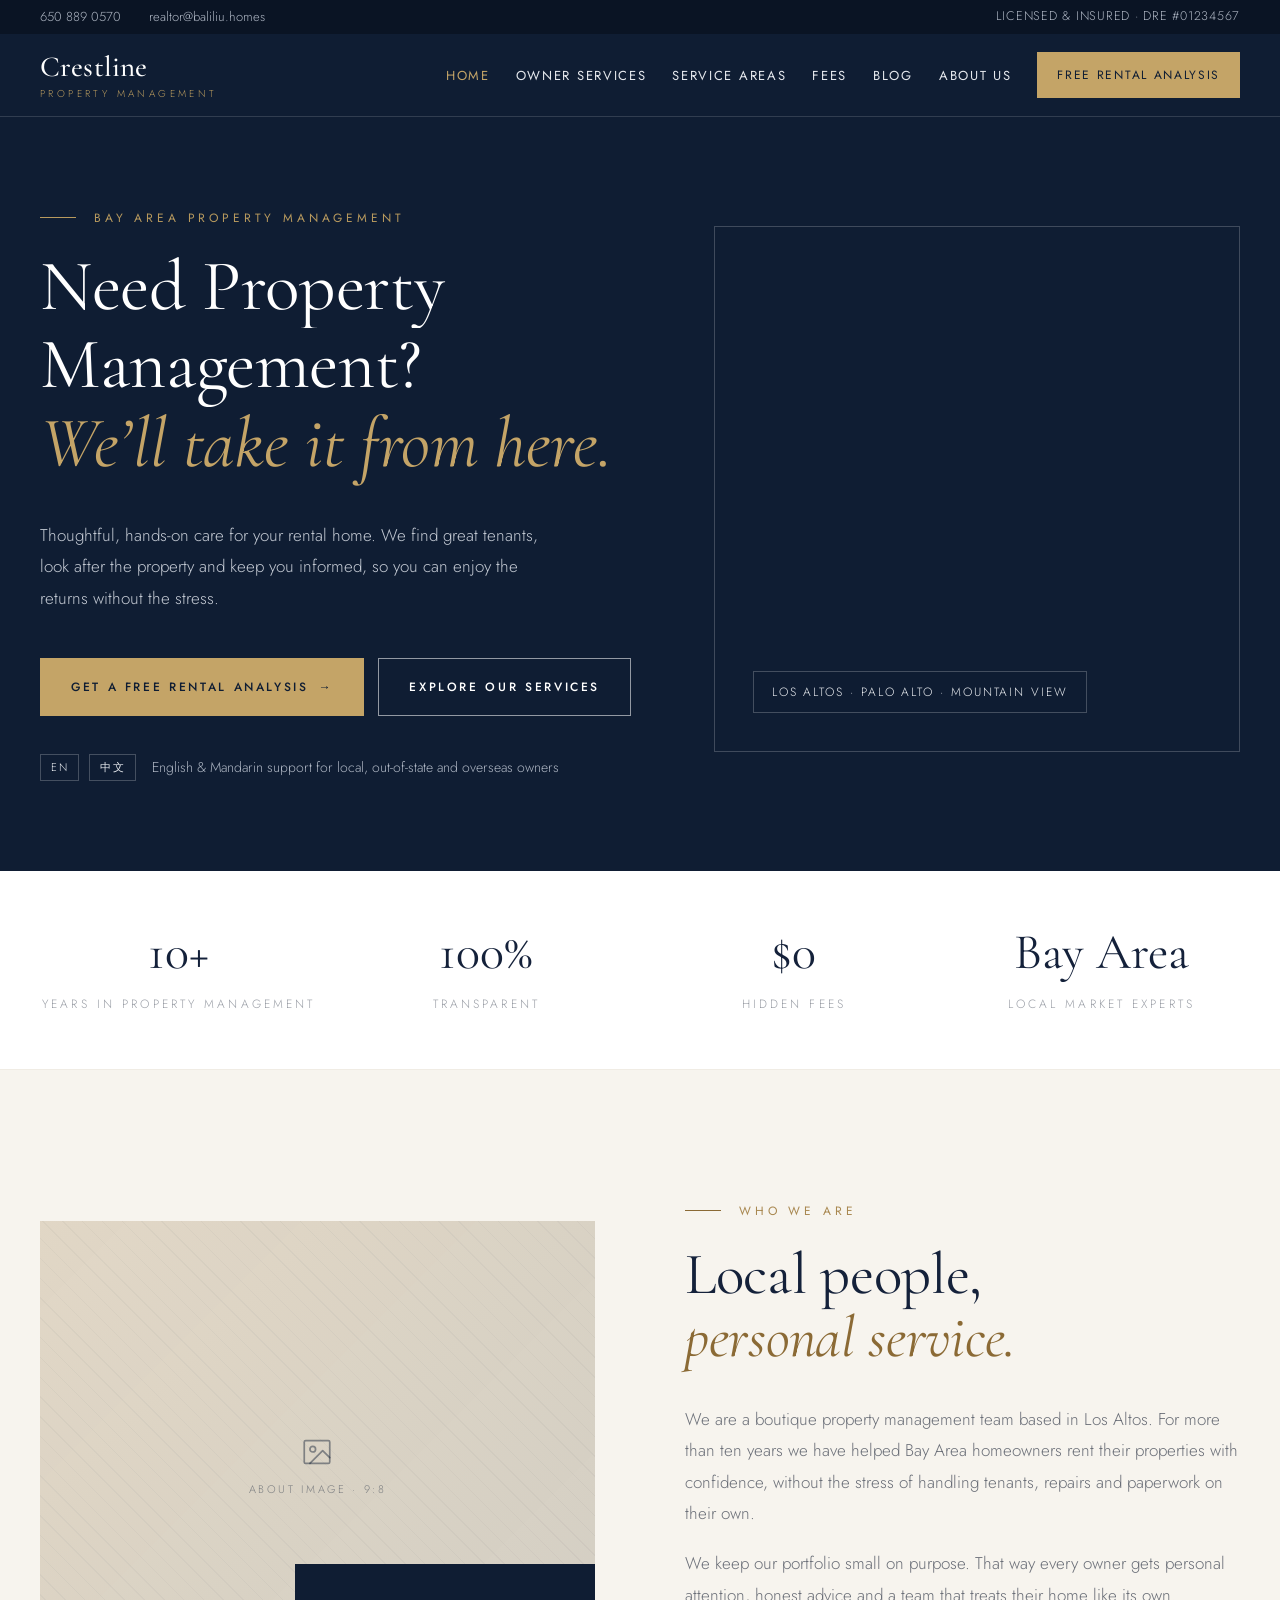
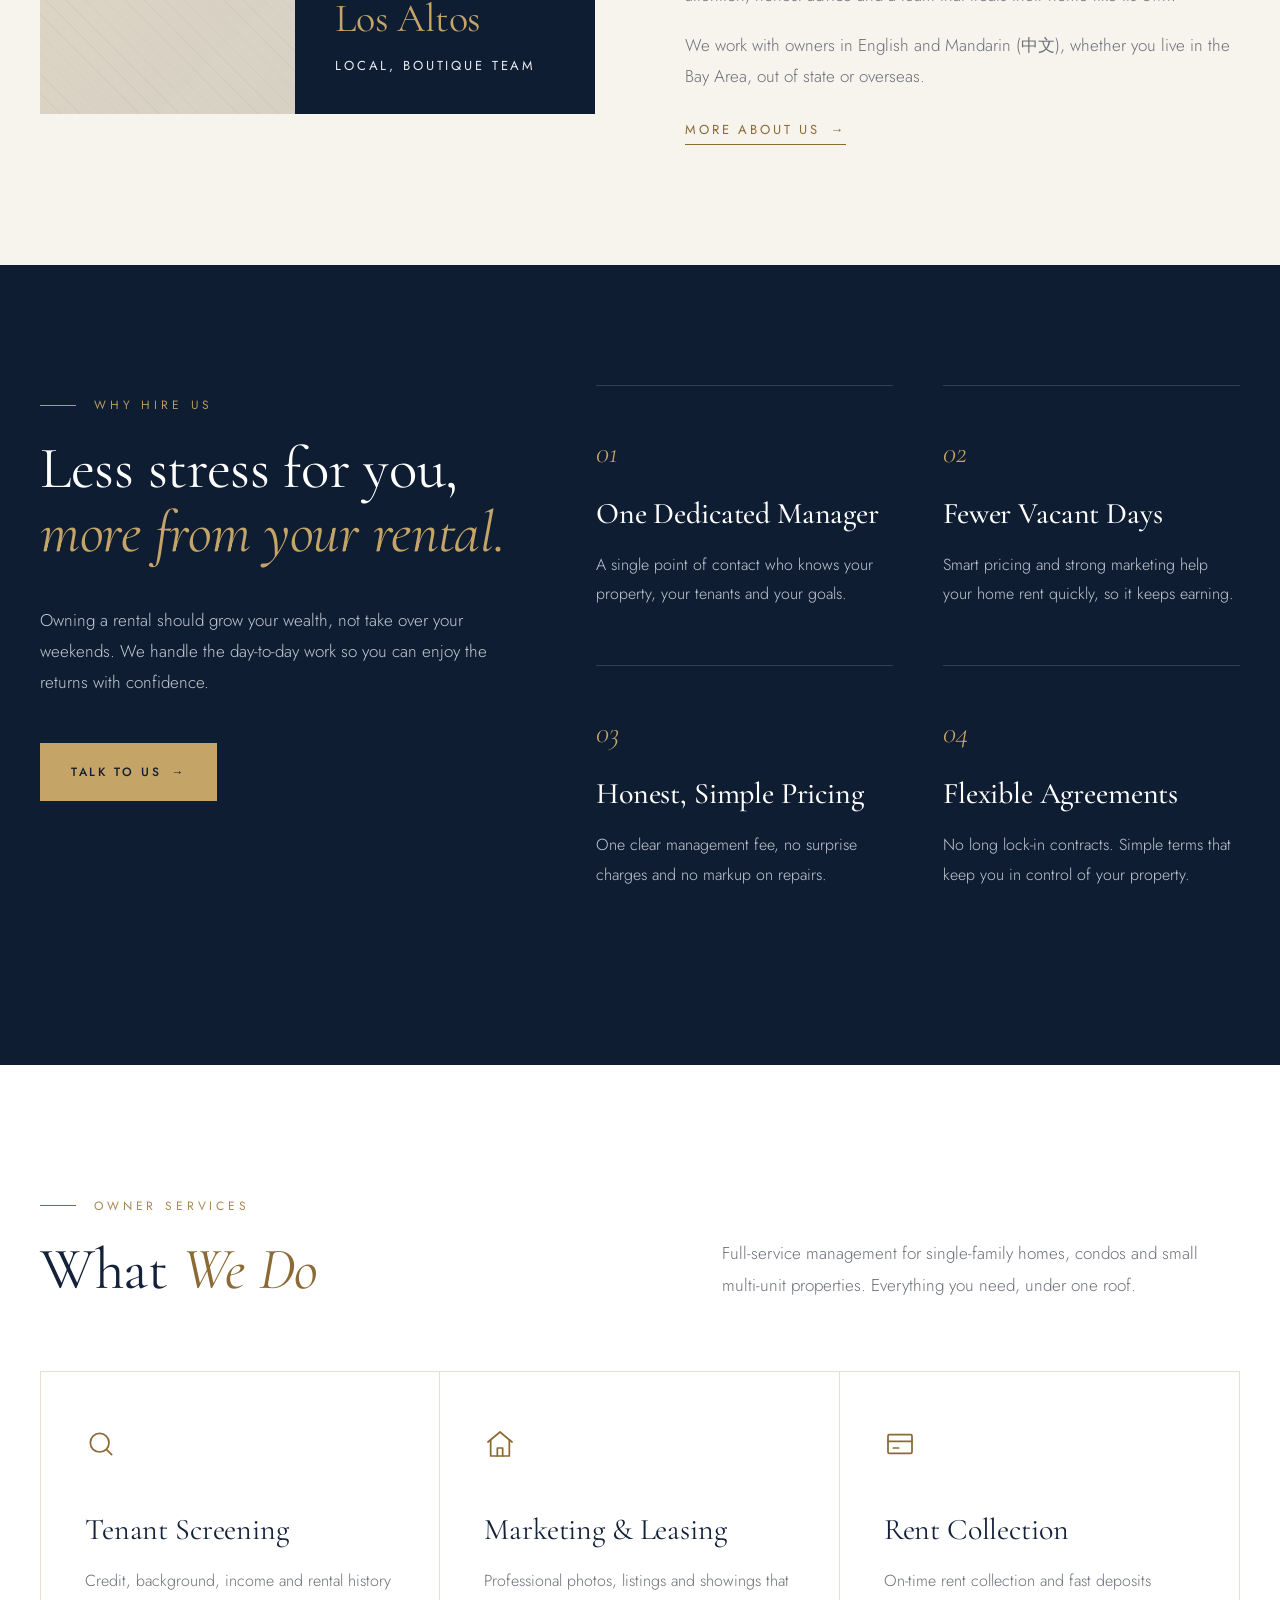
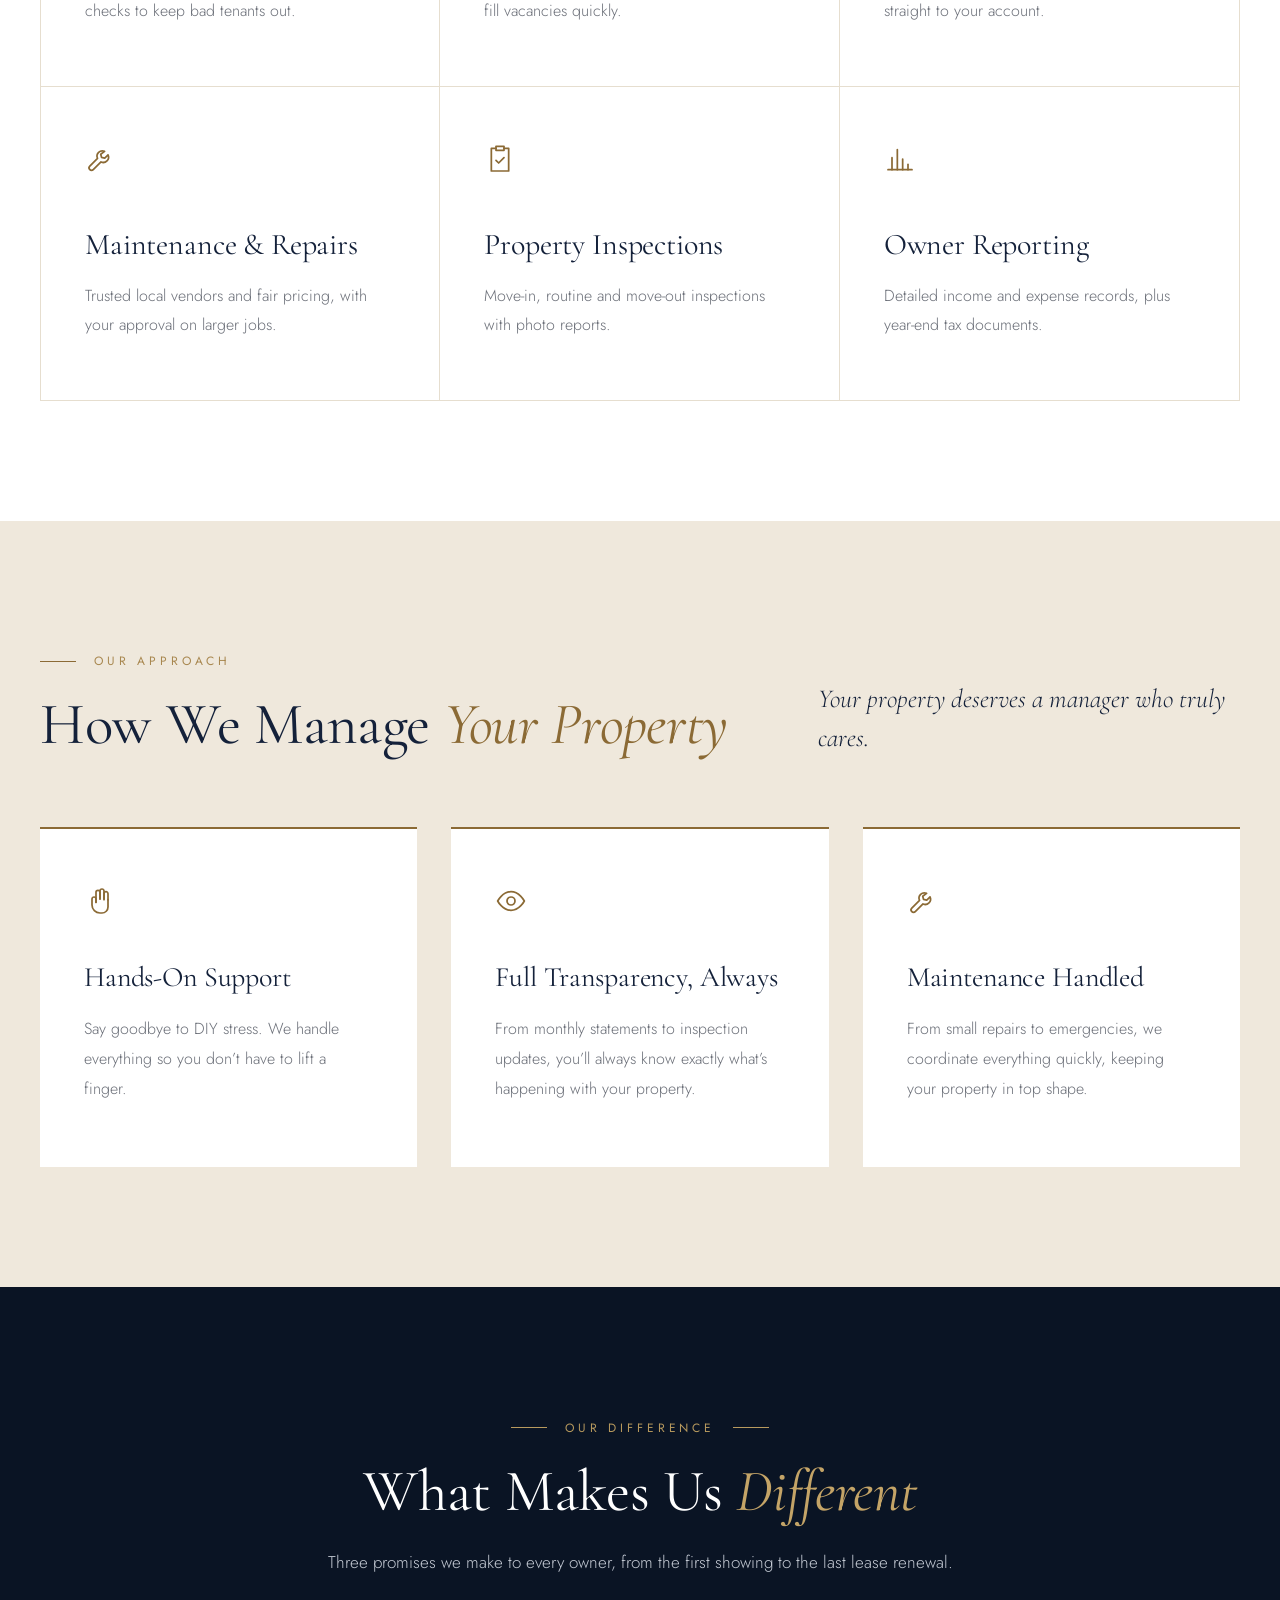
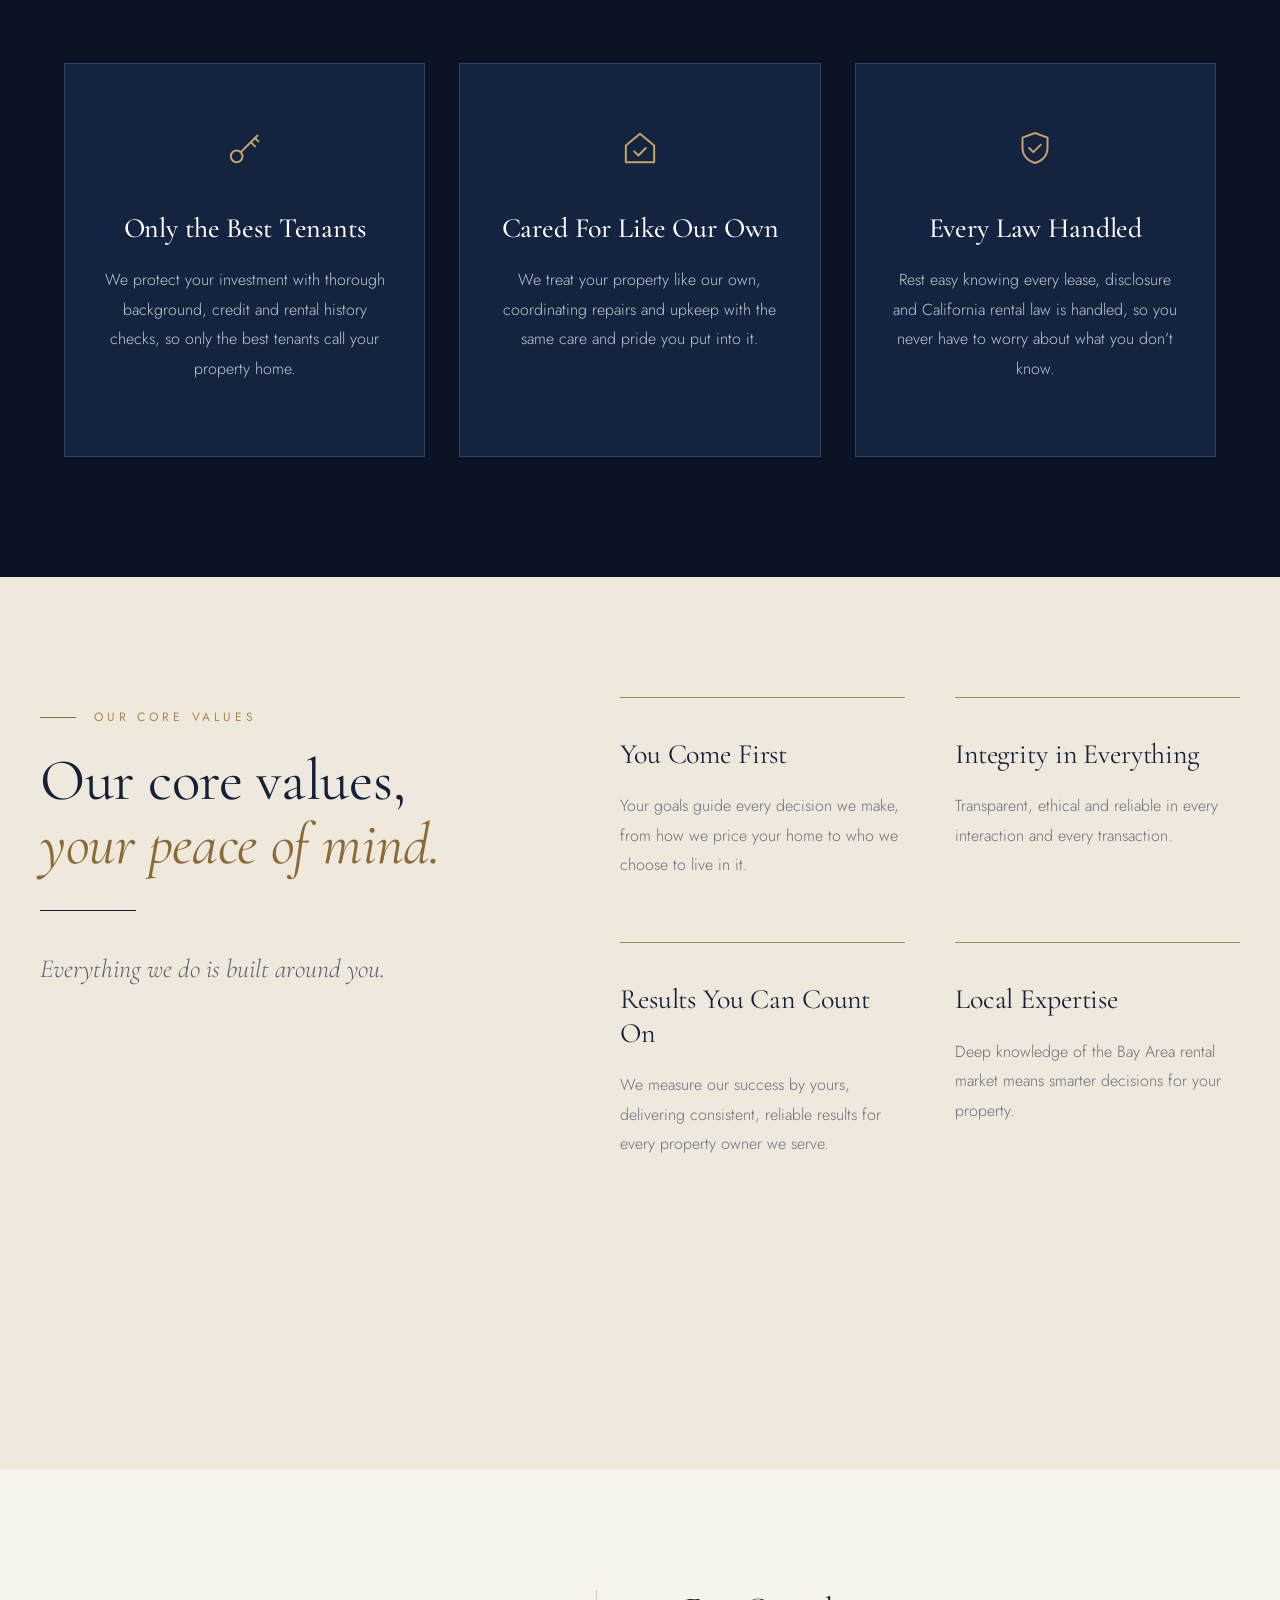
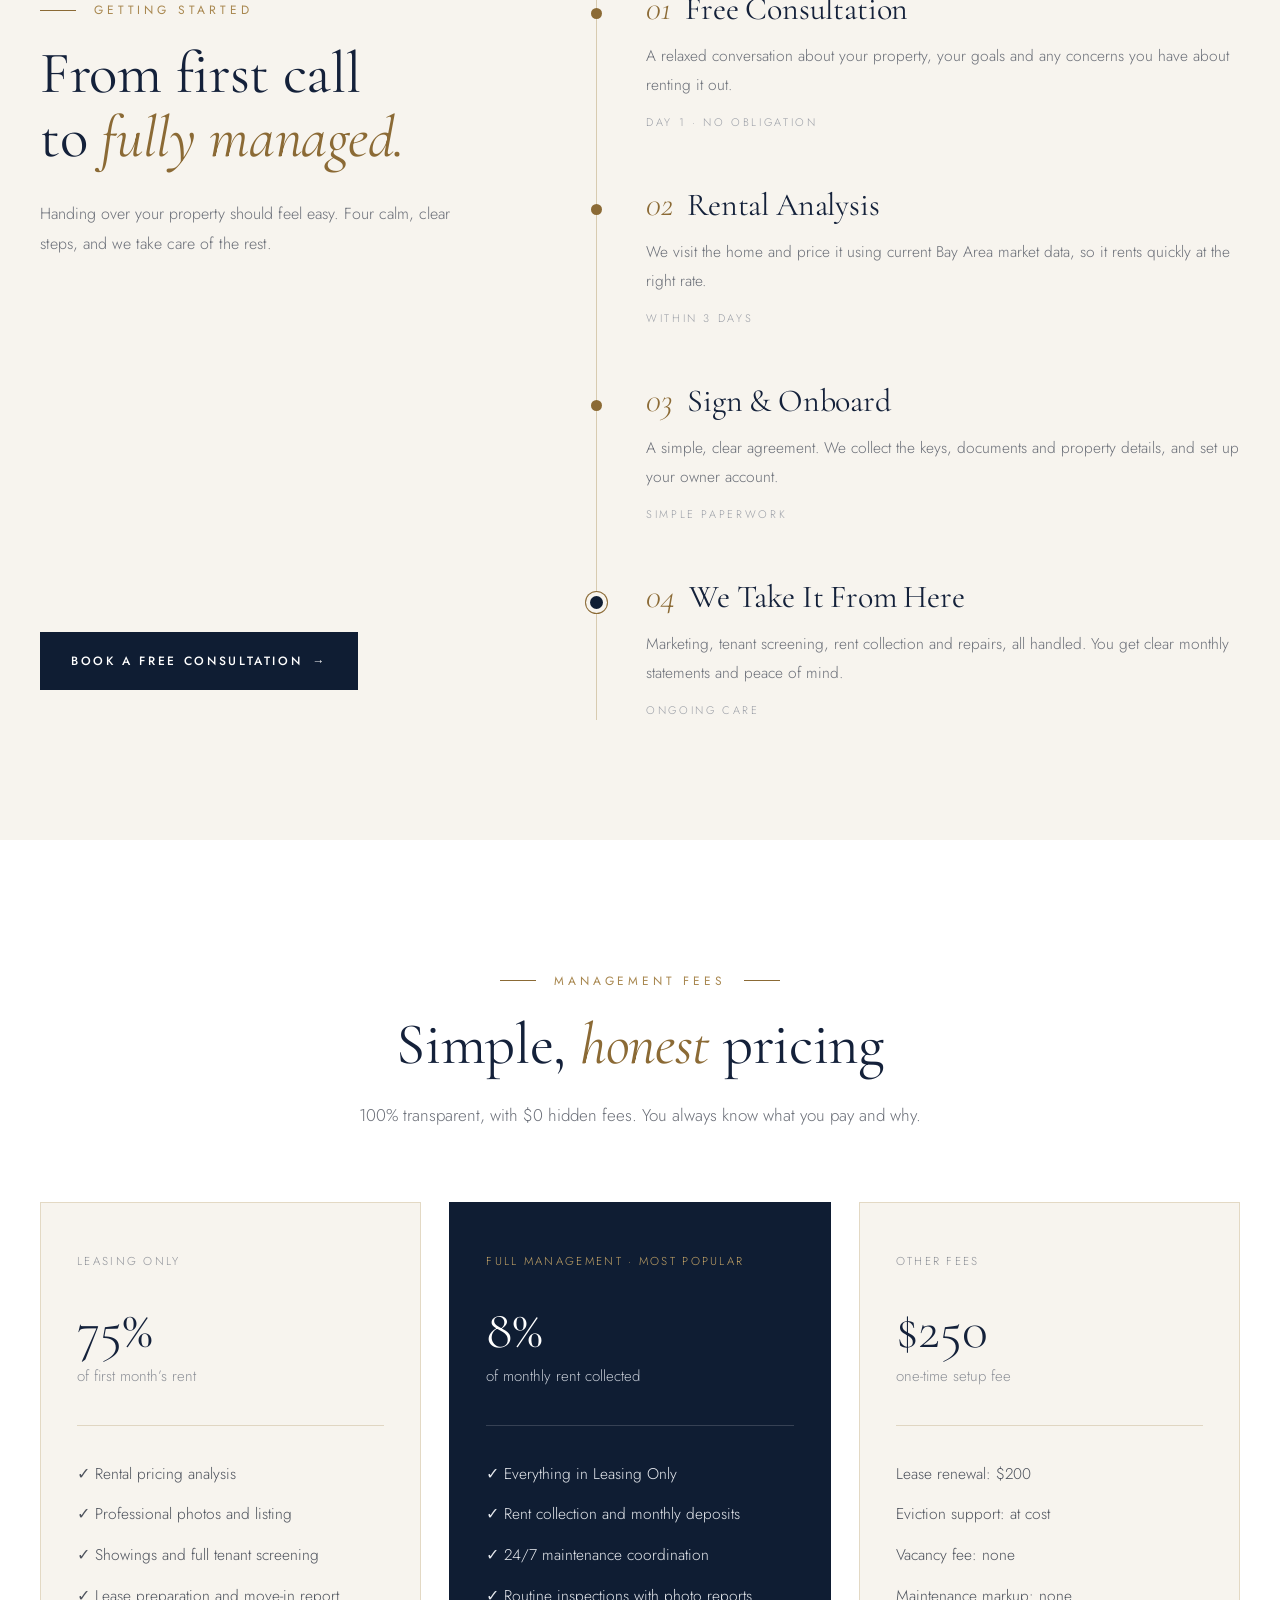
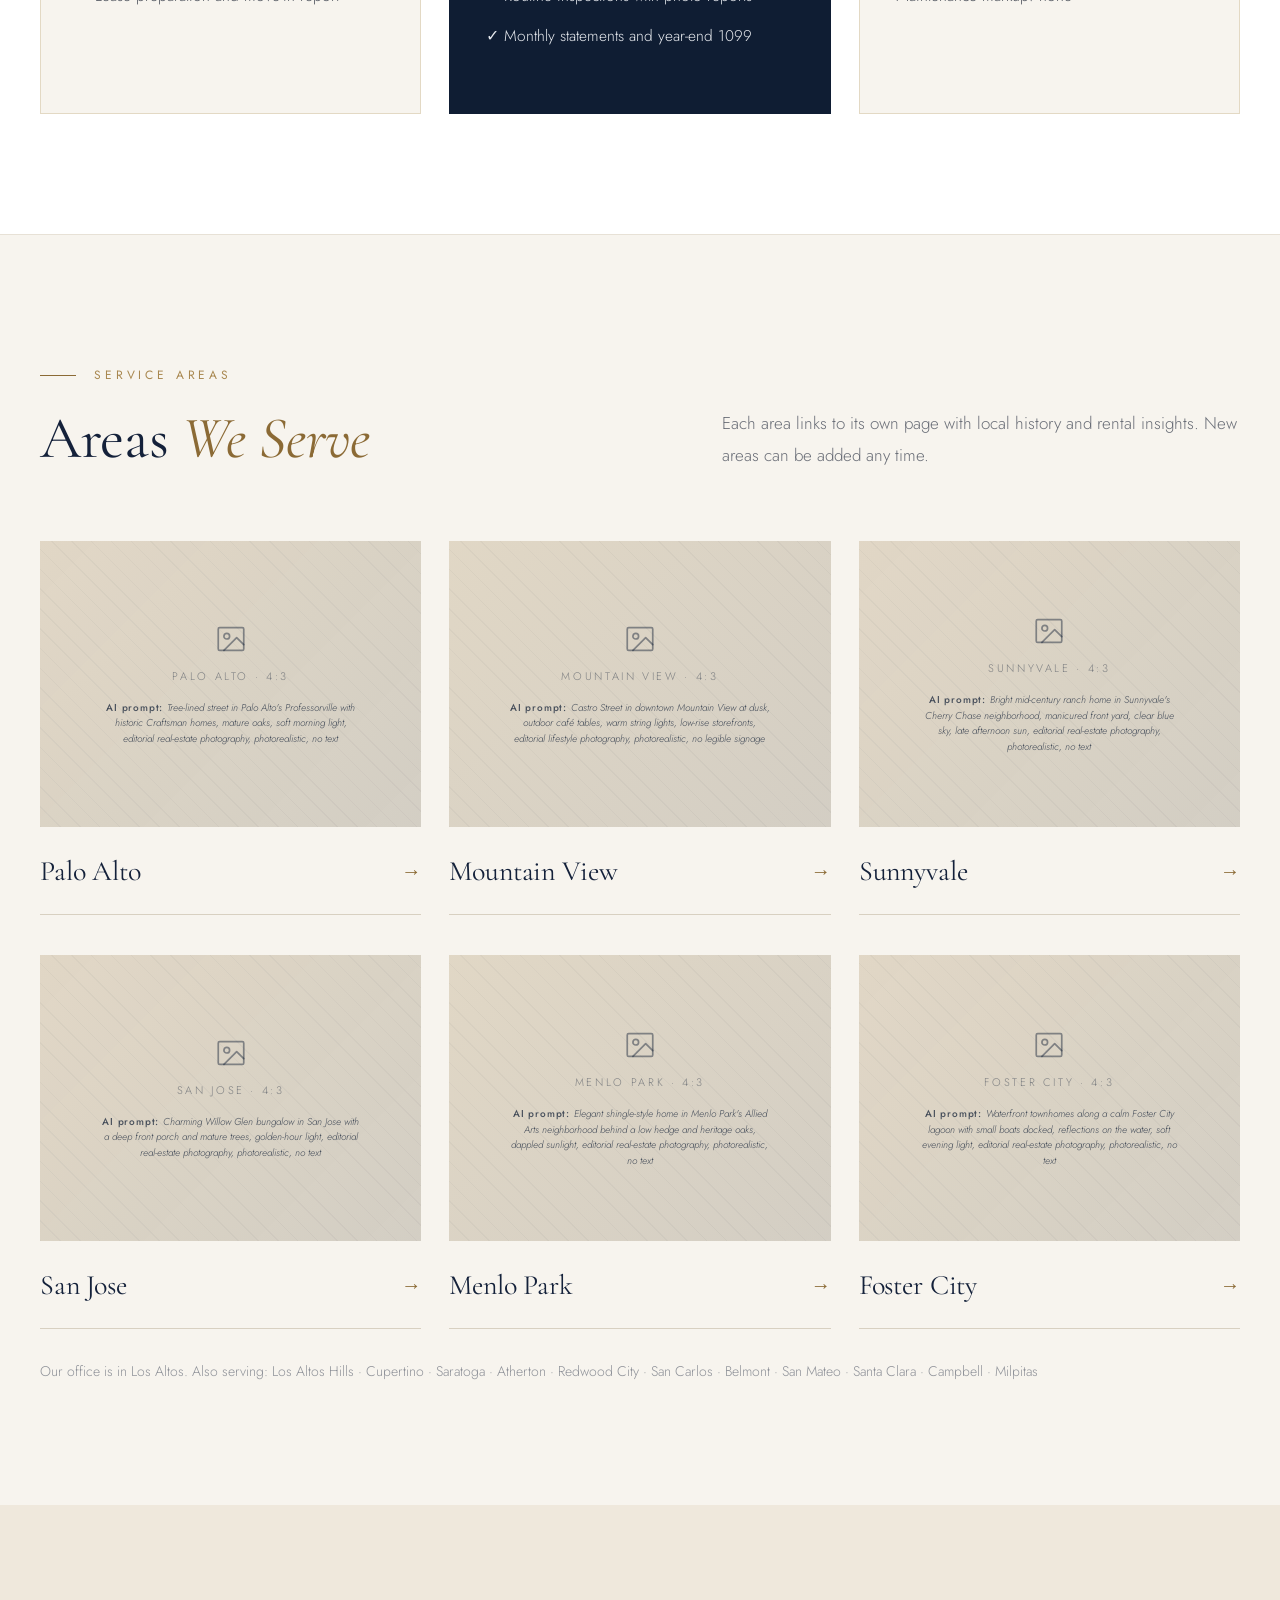
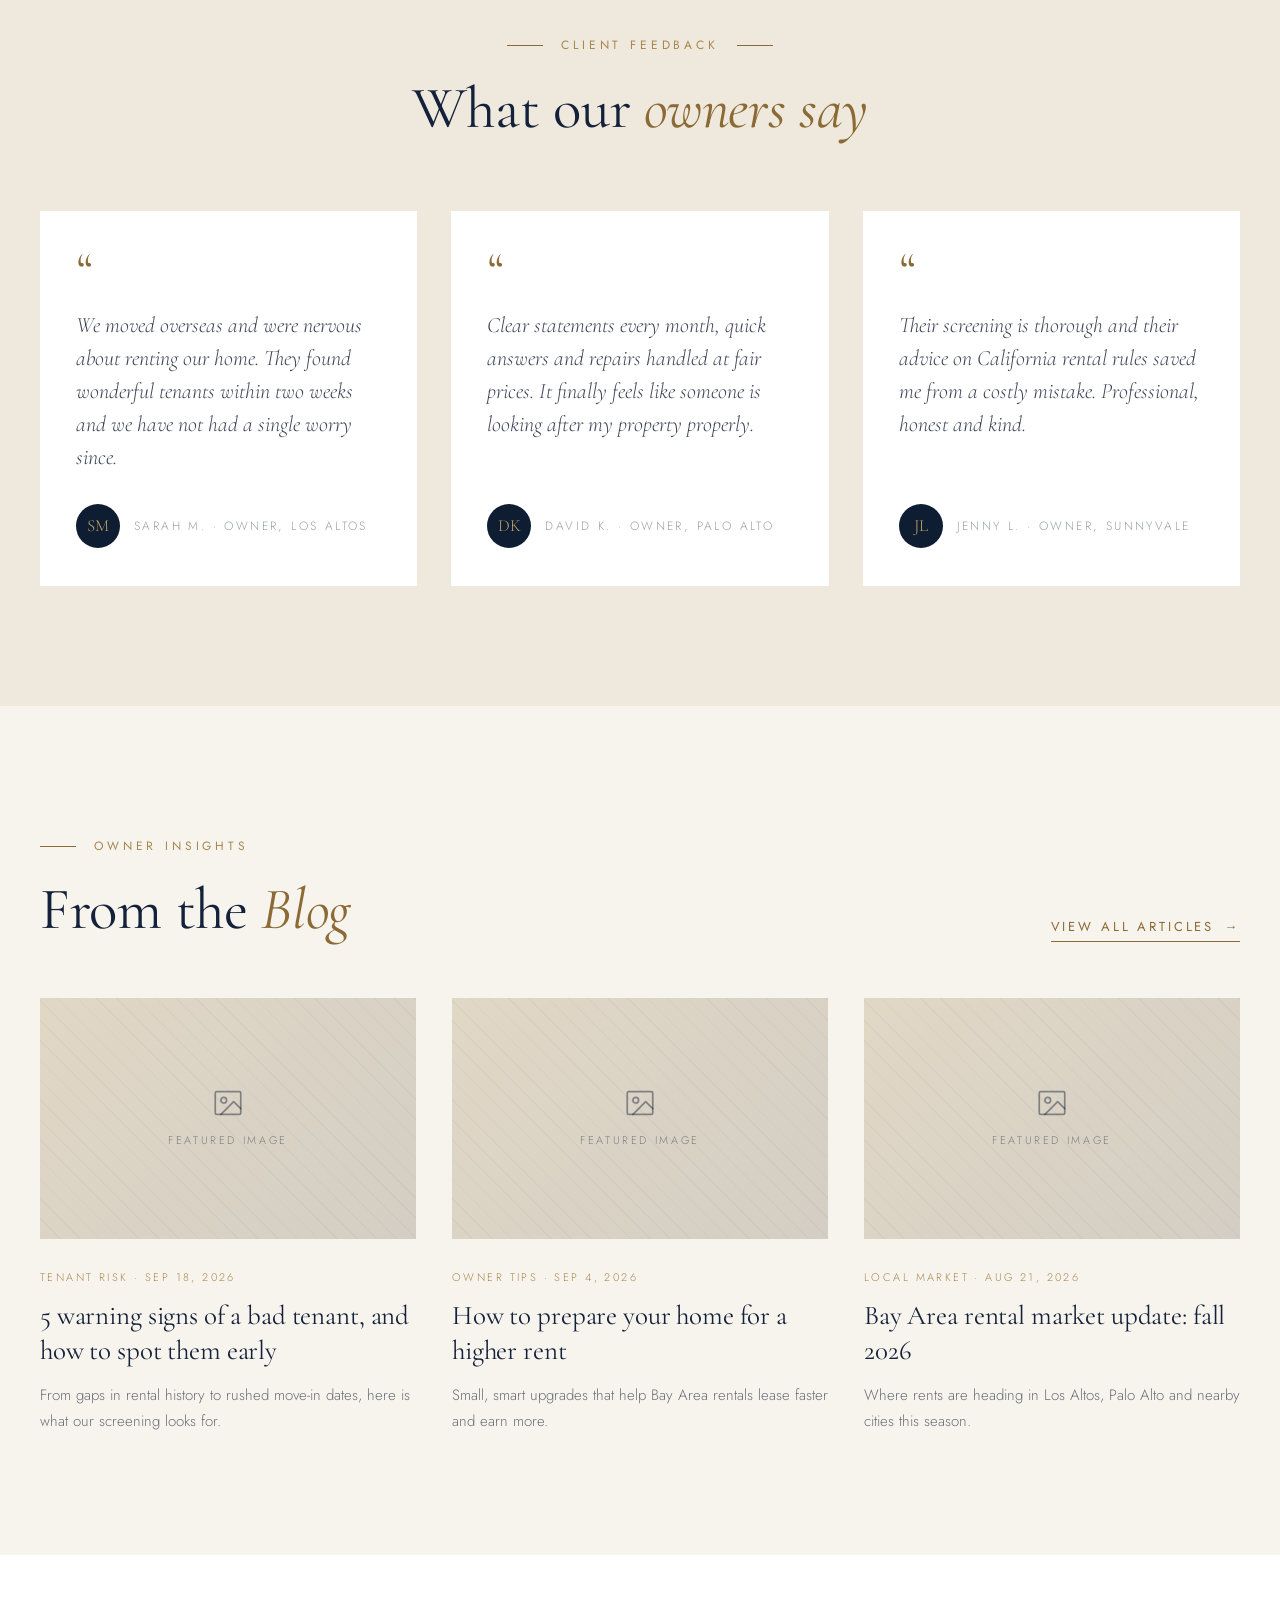
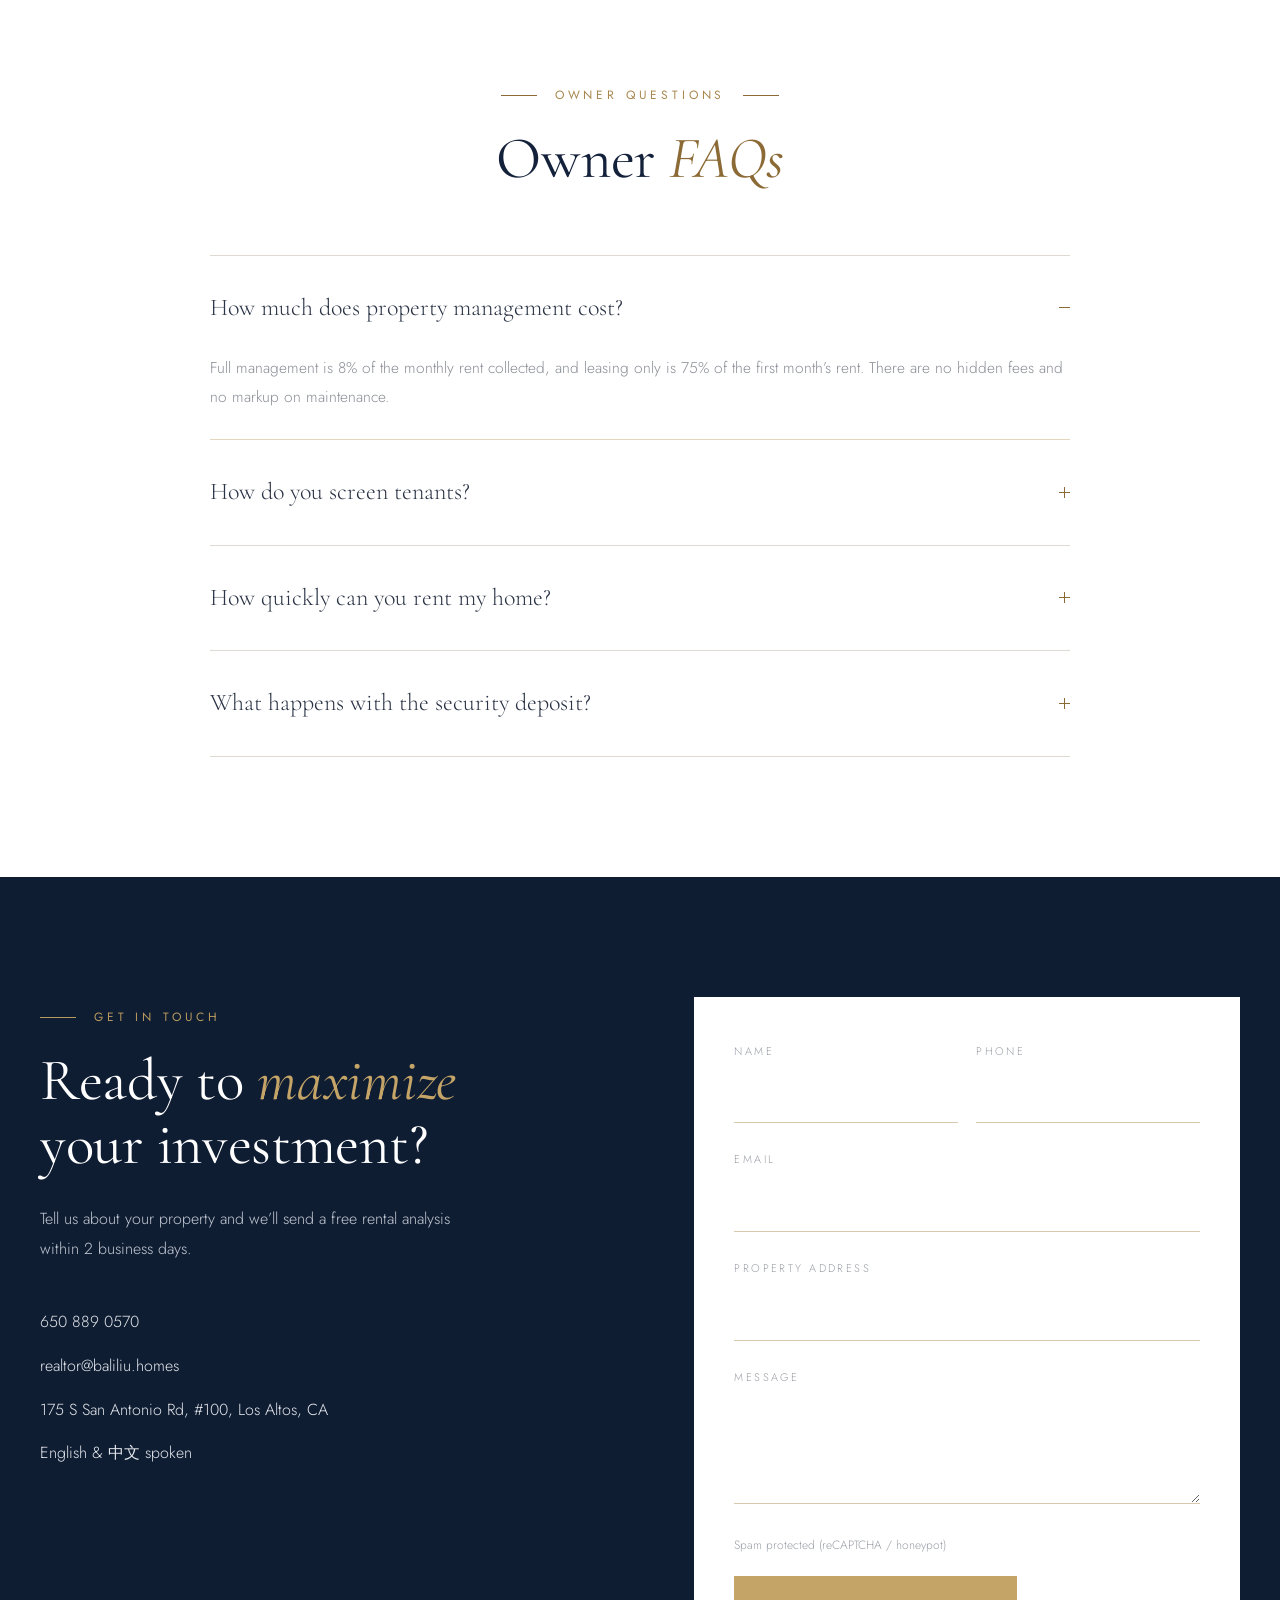
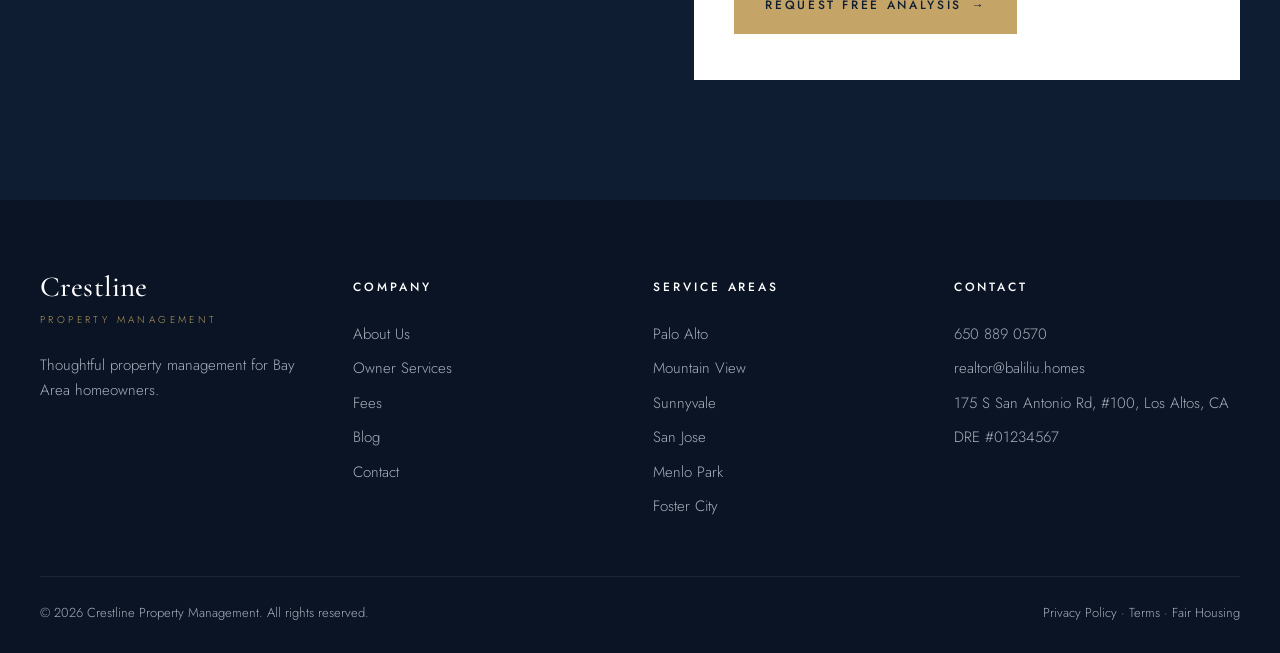
==== index2.html @ de0ba7b8 "Homepage v2 (index2.html): show Mandarin, match area cards to Service Areas page, fix dead links - H" ====
<!DOCTYPE html>
<html lang="en">
<head>
  <meta charset="UTF-8">
  <meta name="viewport" content="width=device-width, initial-scale=1">
  <title>Crestline Property Management | Bay Area Property Management</title>
  <meta name="description" content="Thoughtful, hands-on property management for Bay Area homeowners. Tenant screening, leasing, rent collection and maintenance in Los Altos, Palo Alto, Mountain View and Sunnyvale.">
  <link rel="preconnect" href="https://fonts.googleapis.com">
  <link rel="preconnect" href="https://fonts.gstatic.com" crossorigin>
  <link href="https://fonts.googleapis.com/css2?family=Cormorant+Garamond:ital,wght@0,400;0,500;1,400;1,500&family=Jost:wght@300;400;500&display=swap" rel="stylesheet">
  <link rel="stylesheet" href="assets/css/style.css">
  <script>document.documentElement.classList.add('js');</script>
</head>
<body>

<!-- Icon sprite (same icons as assets/icons/*.svg for Elementor upload) -->
<svg width="0" height="0" style="position:absolute" aria-hidden="true">
  <defs>
    <symbol id="i-image" viewBox="0 0 24 24" fill="none" stroke="currentColor" stroke-width="1.2" stroke-linecap="round" stroke-linejoin="round"><rect x="3" y="4" width="18" height="16" rx="1"/><circle cx="9" cy="10" r="2"/><path d="m21 16-5-5-9 9"/></symbol>
    <symbol id="i-search" viewBox="0 0 24 24" fill="none" stroke="currentColor" stroke-width="1.3" stroke-linecap="round" stroke-linejoin="round"><circle cx="11" cy="11" r="7"/><path d="m20 20-3.6-3.6"/></symbol>
    <symbol id="i-home" viewBox="0 0 24 24" fill="none" stroke="currentColor" stroke-width="1.3" stroke-linecap="round" stroke-linejoin="round"><path d="M3 10.5 12 3l9 7.5"/><path d="M5 9v12h14V9"/><path d="M10 21v-6h4v6"/></symbol>
    <symbol id="i-card" viewBox="0 0 24 24" fill="none" stroke="currentColor" stroke-width="1.3" stroke-linecap="round" stroke-linejoin="round"><rect x="3" y="5" width="18" height="14" rx="1"/><path d="M3 10h18"/><path d="M7 15h4"/></symbol>
    <symbol id="i-wrench" viewBox="0 0 24 24" fill="none" stroke="currentColor" stroke-width="1.3" stroke-linecap="round" stroke-linejoin="round"><path d="M14.7 6.3a4 4 0 0 0-5.3 5.3L3.6 17.4a1.8 1.8 0 0 0 2.6 2.6l5.8-5.8a4 4 0 0 0 5.3-5.3l-2.5 2.5-2.4-.6-.6-2.4z"/></symbol>
    <symbol id="i-clipboard" viewBox="0 0 24 24" fill="none" stroke="currentColor" stroke-width="1.3" stroke-linecap="round" stroke-linejoin="round"><path d="M9 4H5.5v17h13V4H15"/><rect x="9" y="2.5" width="6" height="3"/><path d="m9 13 2 2 4-4"/></symbol>
    <symbol id="i-chart" viewBox="0 0 24 24" fill="none" stroke="currentColor" stroke-width="1.3" stroke-linecap="round" stroke-linejoin="round"><path d="M3 20h18"/><path d="M6 20v-9"/><path d="M10 20V5"/><path d="M14 20v-8"/><path d="M18 20v-4"/></symbol>
    <symbol id="i-hand" viewBox="0 0 24 24" fill="none" stroke="currentColor" stroke-width="1.3" stroke-linecap="round" stroke-linejoin="round"><path d="M18 11V6.5a1.5 1.5 0 0 0-3 0V11"/><path d="M15 10.5V4.5a1.5 1.5 0 0 0-3 0v6"/><path d="M12 10.5V5.5a1.5 1.5 0 0 0-3 0V13"/><path d="M9 13v-2.5a1.5 1.5 0 0 0-3 0V15a6 6 0 0 0 6 6h1.5a4.5 4.5 0 0 0 4.5-4.5V11"/></symbol>
    <symbol id="i-eye" viewBox="0 0 24 24" fill="none" stroke="currentColor" stroke-width="1.3" stroke-linecap="round" stroke-linejoin="round"><path d="M2 12s3.6-7 10-7 10 7 10 7-3.6 7-10 7S2 12 2 12z"/><circle cx="12" cy="12" r="3"/></symbol>
    <symbol id="i-key" viewBox="0 0 24 24" fill="none" stroke="currentColor" stroke-width="1.2" stroke-linecap="round" stroke-linejoin="round"><circle cx="7" cy="17" r="3.5"/><path d="m9.5 14.5 10-10"/><path d="m15.5 8.5 2.5 2.5"/><path d="m18 6 2 2"/></symbol>
    <symbol id="i-house-check" viewBox="0 0 24 24" fill="none" stroke="currentColor" stroke-width="1.2" stroke-linecap="round" stroke-linejoin="round"><path d="M3.5 10.5 12 3.5l8.5 7V20.5h-17z"/><path d="m8.5 14 2.5 2.5 4.5-4.5"/></symbol>
    <symbol id="i-shield" viewBox="0 0 24 24" fill="none" stroke="currentColor" stroke-width="1.2" stroke-linecap="round" stroke-linejoin="round"><path d="M12 3 4.5 5.8V12c0 4.4 3.2 7.9 7.5 9 4.3-1.1 7.5-4.6 7.5-9V5.8z"/><path d="m8.5 12 2.5 2.5 4.5-4.5"/></symbol>
  </defs>
</svg>

<!-- ============ TOP BAR ============ -->
<div class="cl-topbar">
  <div class="cl-container">
    <div class="cl-topbar__left">
      <a href="tel:6508890570">650 889 0570</a>
      <a href="mailto:realtor@baliliu.homes">realtor@baliliu.homes</a>
    </div>
    <div class="cl-topbar__right">Licensed &amp; Insured · DRE #01234567</div>
  </div>
</div>

<!-- ============ HEADER ============ -->
<header class="cl-header" id="top">
  <div class="cl-container">
    <a href="#top" class="cl-logo" aria-label="Crestline Property Management home">
      <span class="cl-logo__name">Crestline</span>
      <span class="cl-logo__sub">Property Management</span>
    </a>
    <nav class="cl-nav" aria-label="Main">
      <ul class="cl-nav__list">
        <li><a href="#top" class="is-active">Home</a></li>
        <li><a href="#services">Owner Services</a></li>
        <li><a href="service-areas.html">Service Areas</a></li>
        <li><a href="#fees">Fees</a></li>
        <li><a href="#blog">Blog</a></li>
        <li><a href="#about">About Us</a></li>
      </ul>
      <a href="#contact" class="cl-btn cl-btn--gold">Free Rental Analysis</a>
    </nav>
    <button class="cl-burger" aria-label="Open menu" aria-expanded="false"><span></span><span></span><span></span></button>
  </div>
</header>

<main>

<!-- ============ HERO ============ -->
<section class="cl-hero">
  <div class="cl-container">
    <div class="cl-hero__copy">
      <div class="cl-eyebrow" data-reveal="fade">Bay Area Property Management</div>
      <h1 class="cl-h cl-h--light cl-h1">
        <span class="line"><span>Need Property</span></span>
        <span class="line"><span>Management?</span></span>
        <span class="line"><span><em>We’ll take it from here.</em></span></span>
      </h1>
      <p class="cl-lead" data-reveal style="--d:.45s">Thoughtful, hands-on care for your rental home. We find great tenants, look after the property and keep you informed, so you can enjoy the returns without the stress.</p>
      <div class="cl-hero__btns" data-reveal style="--d:.6s">
        <a href="#contact" class="cl-btn cl-btn--gold">Get a Free Rental Analysis <span class="arr">→</span></a>
        <a href="#services" class="cl-btn cl-btn--outline">Explore Our Services</a>
      </div>
      <p class="cl-hero__lang" data-reveal style="--d:.75s"><span class="cl-hero__langtag">EN</span><span class="cl-hero__langtag">中文</span>English &amp; Mandarin support for local, out-of-state and overseas owners</p>
    </div>
    <div class="cl-hero__frame" data-reveal="fade" style="--d:.2s">
      <div class="cl-ph cl-ph--dark" data-reveal="wipe" style="--d:.3s">
        <div class="cl-ph__inner cl-parallax" data-speed="0.06"><svg><use href="#i-image"/></svg>Hero image · 1:1</div>
      </div>
      <div class="cl-hero__tag" data-reveal style="--d:.9s">Los Altos · Palo Alto · Mountain View</div>
    </div>
  </div>
</section>

<!-- ============ STATS ============ -->
<section class="cl-stats">
  <div class="cl-container">
    <div class="cl-stat" data-reveal>
      <div class="cl-stat__num"><span data-count="10">10</span>+</div>
      <div class="cl-stat__label">Years in Property Management</div>
    </div>
    <div class="cl-stat" data-reveal style="--d:.12s">
      <div class="cl-stat__num"><span data-count="100">100</span>%</div>
      <div class="cl-stat__label">Transparent</div>
    </div>
    <div class="cl-stat" data-reveal style="--d:.24s">
      <div class="cl-stat__num">$<span data-count="0">0</span></div>
      <div class="cl-stat__label">Hidden Fees</div>
    </div>
    <div class="cl-stat" data-reveal style="--d:.36s">
      <div class="cl-stat__num">Bay Area</div>
      <div class="cl-stat__label">Local Market Experts</div>
    </div>
  </div>
</section>

<!-- ============ ABOUT ============ -->
<section class="cl-section bg-cream cl-about" id="about">
  <div class="cl-container cl-split">
    <div class="cl-about__media" data-reveal="left">
      <div class="cl-ph cl-zoom"><div class="cl-ph__inner"><svg><use href="#i-image"/></svg>About image · 9:8</div></div>
      <div class="cl-about__badge" data-reveal style="--d:.35s">
        <div class="cl-h">Los Altos</div>
        <span>Local, Boutique Team</span>
      </div>
    </div>
    <div class="cl-about__copy">
      <div class="cl-eyebrow" data-reveal>Who We Are</div>
      <h2 class="cl-h cl-h2" data-reveal style="--d:.1s">Local people,<br><em>personal service.</em></h2>
      <div data-reveal style="--d:.2s">
        <p>We are a boutique property management team based in Los Altos. For more than ten years we have helped Bay Area homeowners rent their properties with confidence, without the stress of handling tenants, repairs and paperwork on their own.</p>
        <p>We keep our portfolio small on purpose. That way every owner gets personal attention, honest advice and a team that treats their home like its own.</p>
        <p>We work with owners in English and Mandarin (中文), whether you live in the Bay Area, out of state or overseas.</p>
      </div>
      <a href="#about" class="cl-link" data-reveal style="--d:.3s">More About Us <span class="arr">→</span></a>
    </div>
  </div>
</section>

<!-- ============ WHY HIRE US ============ -->
<section class="cl-section bg-navy cl-why">
  <div class="cl-container cl-split">
    <div>
      <div class="cl-eyebrow" data-reveal>Why Hire Us</div>
      <h2 class="cl-h cl-h--light cl-h2" data-reveal style="--d:.1s">Less stress for you, <em>more from your rental.</em></h2>
      <p class="cl-lead" data-reveal style="--d:.2s">Owning a rental should grow your wealth, not take over your weekends. We handle the day-to-day work so you can enjoy the returns with confidence.</p>
      <a href="#contact" class="cl-btn cl-btn--gold" data-reveal style="--d:.3s">Talk to Us <span class="arr">→</span></a>
    </div>
    <div class="cl-why__grid">
      <div class="cl-why__item" data-reveal>
        <span class="cl-num">01</span>
        <h3 class="cl-h cl-h3">One Dedicated Manager</h3>
        <p>A single point of contact who knows your property, your tenants and your goals.</p>
      </div>
      <div class="cl-why__item" data-reveal style="--d:.12s">
        <span class="cl-num">02</span>
        <h3 class="cl-h cl-h3">Fewer Vacant Days</h3>
        <p>Smart pricing and strong marketing help your home rent quickly, so it keeps earning.</p>
      </div>
      <div class="cl-why__item" data-reveal style="--d:.24s">
        <span class="cl-num">03</span>
        <h3 class="cl-h cl-h3">Honest, Simple Pricing</h3>
        <p>One clear management fee, no surprise charges and no markup on repairs.</p>
      </div>
      <div class="cl-why__item" data-reveal style="--d:.36s">
        <span class="cl-num">04</span>
        <h3 class="cl-h cl-h3">Flexible Agreements</h3>
        <p>No long lock-in contracts. Simple terms that keep you in control of your property.</p>
      </div>
    </div>
  </div>
</section>

<!-- ============ WHAT WE DO ============ -->
<section class="cl-section bg-white" id="services">
  <div class="cl-container">
    <div class="cl-head">
      <div>
        <div class="cl-eyebrow" data-reveal>Owner Services</div>
        <h2 class="cl-h cl-h2" data-reveal style="--d:.1s">What <em>We Do</em></h2>
      </div>
      <p class="cl-head__aside" data-reveal style="--d:.2s">Full-service management for single-family homes, condos and small multi-unit properties. Everything you need, under one roof.</p>
    </div>
    <div class="cl-services">
      <div class="cl-service" data-reveal>
        <div class="cl-icon"><svg><use href="#i-search"/></svg></div>
        <h3 class="cl-h cl-h3">Tenant Screening</h3>
        <p>Credit, background, income and rental history checks to keep bad tenants out.</p>
      </div>
      <div class="cl-service" data-reveal style="--d:.1s">
        <div class="cl-icon"><svg><use href="#i-home"/></svg></div>
        <h3 class="cl-h cl-h3">Marketing &amp; Leasing</h3>
        <p>Professional photos, listings and showings that fill vacancies quickly.</p>
      </div>
      <div class="cl-service" data-reveal style="--d:.2s">
        <div class="cl-icon"><svg><use href="#i-card"/></svg></div>
        <h3 class="cl-h cl-h3">Rent Collection</h3>
        <p>On-time rent collection and fast deposits straight to your account.</p>
      </div>
      <div class="cl-service" data-reveal style="--d:.3s">
        <div class="cl-icon"><svg><use href="#i-wrench"/></svg></div>
        <h3 class="cl-h cl-h3">Maintenance &amp; Repairs</h3>
        <p>Trusted local vendors and fair pricing, with your approval on larger jobs.</p>
      </div>
      <div class="cl-service" data-reveal style="--d:.4s">
        <div class="cl-icon"><svg><use href="#i-clipboard"/></svg></div>
        <h3 class="cl-h cl-h3">Property Inspections</h3>
        <p>Move-in, routine and move-out inspections with photo reports.</p>
      </div>
      <div class="cl-service" data-reveal style="--d:.5s">
        <div class="cl-icon"><svg><use href="#i-chart"/></svg></div>
        <h3 class="cl-h cl-h3">Owner Reporting</h3>
        <p>Detailed income and expense records, plus year-end tax documents.</p>
      </div>
    </div>
  </div>
</section>

<!-- ============ OUR APPROACH ============ -->
<section class="cl-section bg-sand">
  <div class="cl-container">
    <div class="cl-head cl-head--wide">
      <div>
        <div class="cl-eyebrow" data-reveal>Our Approach</div>
        <h2 class="cl-h cl-h2" data-reveal style="--d:.1s">How We Manage <em>Your Property</em></h2>
      </div>
      <p class="cl-head__quote" data-reveal style="--d:.2s">Your property deserves a manager who truly cares.</p>
    </div>
    <div class="cl-cards">
      <div class="cl-card cl-card--top" data-reveal>
        <div class="cl-icon"><svg><use href="#i-hand"/></svg></div>
        <h3 class="cl-h cl-h3">Hands-On Support</h3>
        <p>Say goodbye to DIY stress. We handle everything so you don’t have to lift a finger.</p>
      </div>
      <div class="cl-card cl-card--top" data-reveal style="--d:.12s">
        <div class="cl-icon"><svg><use href="#i-eye"/></svg></div>
        <h3 class="cl-h cl-h3">Full Transparency, Always</h3>
        <p>From monthly statements to inspection updates, you’ll always know exactly what’s happening with your property.</p>
      </div>
      <div class="cl-card cl-card--top" data-reveal style="--d:.24s">
        <div class="cl-icon"><svg><use href="#i-wrench"/></svg></div>
        <h3 class="cl-h cl-h3">Maintenance Handled</h3>
        <p>From small repairs to emergencies, we coordinate everything quickly, keeping your property in top shape.</p>
      </div>
    </div>
  </div>
</section>

<!-- ============ OUR DIFFERENCE ============ -->
<section class="cl-section bg-deep cl-diff">
  <div class="cl-container">
    <div class="cl-head cl-head--center" style="margin-bottom:84px">
      <div class="cl-eyebrow cl-eyebrow--center" data-reveal>Our Difference</div>
      <h2 class="cl-h cl-h--light cl-h2" data-reveal style="--d:.1s">What Makes Us <em>Different</em></h2>
      <p class="cl-sub" data-reveal style="--d:.2s">Three promises we make to every owner, from the first showing to the last lease renewal.</p>
    </div>
    <div class="cl-cards">
      <div class="cl-card cl-card--dark" data-reveal>
        <div class="cl-icon"><svg><use href="#i-key"/></svg></div>
        <h3 class="cl-h cl-h3">Only the Best Tenants</h3>
        <p>We protect your investment with thorough background, credit and rental history checks, so only the best tenants call your property home.</p>
      </div>
      <div class="cl-card cl-card--dark" data-reveal style="--d:.12s">
        <div class="cl-icon"><svg><use href="#i-house-check"/></svg></div>
        <h3 class="cl-h cl-h3">Cared For Like Our Own</h3>
        <p>We treat your property like our own, coordinating repairs and upkeep with the same care and pride you put into it.</p>
      </div>
      <div class="cl-card cl-card--dark" data-reveal style="--d:.24s">
        <div class="cl-icon"><svg><use href="#i-shield"/></svg></div>
        <h3 class="cl-h cl-h3">Every Law Handled</h3>
        <p>Rest easy knowing every lease, disclosure and California rental law is handled, so you never have to worry about what you don’t know.</p>
      </div>
    </div>
  </div>
</section>

<!-- ============ CORE VALUES ============ -->
<section class="cl-section bg-sand cl-values">
  <div class="cl-container cl-split">
    <div>
      <div class="cl-eyebrow" data-reveal>Our Core Values</div>
      <h2 class="cl-h cl-h2" data-reveal style="--d:.1s">Our core values,<br><em>your peace of mind.</em></h2>
      <div class="cl-rule" data-reveal style="--d:.2s"></div>
      <p class="cl-values__sub" data-reveal style="--d:.25s">Everything we do is built around you.</p>
      <div class="cl-ph cl-zoom" data-reveal="wipe" style="--d:.2s"><div class="cl-ph__inner"><svg><use href="#i-image"/></svg>Values image · 17:10</div></div>
    </div>
    <div class="cl-values__grid">
      <div class="cl-value" data-reveal>
        <h3 class="cl-h cl-h3">You Come First</h3>
        <p>Your goals guide every decision we make, from how we price your home to who we choose to live in it.</p>
      </div>
      <div class="cl-value" data-reveal style="--d:.12s">
        <h3 class="cl-h cl-h3">Integrity in Everything</h3>
        <p>Transparent, ethical and reliable in every interaction and every transaction.</p>
      </div>
      <div class="cl-value" data-reveal style="--d:.24s">
        <h3 class="cl-h cl-h3">Results You Can Count On</h3>
        <p>We measure our success by yours, delivering consistent, reliable results for every property owner we serve.</p>
      </div>
      <div class="cl-value" data-reveal style="--d:.36s">
        <h3 class="cl-h cl-h3">Local Expertise</h3>
        <p>Deep knowledge of the Bay Area rental market means smarter decisions for your property.</p>
      </div>
    </div>
  </div>
</section>

<!-- ============ GETTING STARTED ============ -->
<section class="cl-section bg-cream cl-process">
  <div class="cl-container cl-split">
    <div>
      <div class="cl-eyebrow" data-reveal>Getting Started</div>
      <h2 class="cl-h cl-h2" data-reveal style="--d:.1s">From first call<br>to <em>fully managed.</em></h2>
      <p class="cl-process__intro" data-reveal style="--d:.2s">Handing over your property should feel easy. Four calm, clear steps, and we take care of the rest.</p>
      <div class="cl-ph cl-zoom" data-reveal="wipe" style="--d:.2s"><div class="cl-ph__inner"><svg><use href="#i-image"/></svg>Process image · 5:3</div></div>
      <a href="#contact" class="cl-btn cl-btn--navy" data-reveal>Book a Free Consultation <span class="arr">→</span></a>
    </div>
    <div class="cl-timeline">
      <span class="cl-timeline__track"></span>
      <span class="cl-timeline__fill"></span>
      <div class="cl-step" data-reveal="right">
        <div class="cl-step__title"><span class="cl-num">01</span><h3 class="cl-h cl-h3">Free Consultation</h3></div>
        <p>A relaxed conversation about your property, your goals and any concerns you have about renting it out.</p>
        <div class="cl-meta">Day 1 · No obligation</div>
      </div>
      <div class="cl-step" data-reveal="right" style="--d:.1s">
        <div class="cl-step__title"><span class="cl-num">02</span><h3 class="cl-h cl-h3">Rental Analysis</h3></div>
        <p>We visit the home and price it using current Bay Area market data, so it rents quickly at the right rate.</p>
        <div class="cl-meta">Within 3 days</div>
      </div>
      <div class="cl-step" data-reveal="right" style="--d:.2s">
        <div class="cl-step__title"><span class="cl-num">03</span><h3 class="cl-h cl-h3">Sign &amp; Onboard</h3></div>
        <p>A simple, clear agreement. We collect the keys, documents and property details, and set up your owner account.</p>
        <div class="cl-meta">Simple paperwork</div>
      </div>
      <div class="cl-step cl-step--last" data-reveal="right" style="--d:.3s">
        <div class="cl-step__title"><span class="cl-num">04</span><h3 class="cl-h cl-h3">We Take It From Here</h3></div>
        <p>Marketing, tenant screening, rent collection and repairs, all handled. You get clear monthly statements and peace of mind.</p>
        <div class="cl-meta">Ongoing care</div>
      </div>
    </div>
  </div>
</section>

<!-- ============ PRICING ============ -->
<section class="cl-section bg-white" id="fees">
  <div class="cl-container">
    <div class="cl-head cl-head--center">
      <div class="cl-eyebrow cl-eyebrow--center" data-reveal>Management Fees</div>
      <h2 class="cl-h cl-h2" data-reveal style="--d:.1s">Simple, <em>honest</em> pricing</h2>
      <p class="cl-sub" data-reveal style="--d:.2s">100% transparent, with $0 hidden fees. You always know what you pay and why.</p>
    </div>
    <div class="cl-prices">
      <div class="cl-price" data-reveal>
        <div class="cl-price__label">Leasing Only</div>
        <div class="cl-price__amount">75%</div>
        <div class="cl-price__unit">of first month’s rent</div>
        <ul class="cl-price__list">
          <li>✓ Rental pricing analysis</li>
          <li>✓ Professional photos and listing</li>
          <li>✓ Showings and full tenant screening</li>
          <li>✓ Lease preparation and move-in report</li>
        </ul>
      </div>
      <div class="cl-price cl-price--featured" data-reveal style="--d:.12s">
        <div class="cl-price__label">Full Management · Most Popular</div>
        <div class="cl-price__amount">8%</div>
        <div class="cl-price__unit">of monthly rent collected</div>
        <ul class="cl-price__list">
          <li>✓ Everything in Leasing Only</li>
          <li>✓ Rent collection and monthly deposits</li>
          <li>✓ 24/7 maintenance coordination</li>
          <li>✓ Routine inspections with photo reports</li>
          <li>✓ Monthly statements and year-end 1099</li>
        </ul>
      </div>
      <div class="cl-price" data-reveal style="--d:.24s">
        <div class="cl-price__label">Other Fees</div>
        <div class="cl-price__amount">$250</div>
        <div class="cl-price__unit">one-time setup fee</div>
        <ul class="cl-price__list">
          <li>Lease renewal: $200</li>
          <li>Eviction support: at cost</li>
          <li>Vacancy fee: none</li>
          <li>Maintenance markup: none</li>
        </ul>
      </div>
    </div>
  </div>
</section>

<!-- ============ SERVICE AREAS ============ -->
<section class="cl-section bg-cream cl-areas-sec" id="areas">
  <div class="cl-container">
    <div class="cl-head">
      <div>
        <div class="cl-eyebrow" data-reveal>Service Areas</div>
        <h2 class="cl-h cl-h2" data-reveal style="--d:.1s">Areas <em>We Serve</em></h2>
      </div>
      <p class="cl-head__aside" data-reveal style="--d:.2s">Each area links to its own page with local history and rental insights. New areas can be added any time.</p>
    </div>
    <div class="cl-areas cl-areas--6">
      <a href="palo-alto.html" class="cl-area cl-zoom" data-reveal>
        <div class="cl-ph cl-ph--sm"><div class="cl-ph__inner"><svg><use href="#i-image"/></svg>Palo Alto · 4:3
          <span class="cl-ph__prompt">Tree-lined street in Palo Alto's Professorville with historic Craftsman homes, mature oaks, soft morning light, editorial real-estate photography, photorealistic, no text</span></div></div>
        <div class="cl-area__row"><h3 class="cl-h cl-h3">Palo Alto</h3><span class="arr">→</span></div>
      </a>
      <a href="service-areas.html#cities" class="cl-area cl-zoom" data-reveal style="--d:.1s">
        <div class="cl-ph cl-ph--sm"><div class="cl-ph__inner"><svg><use href="#i-image"/></svg>Mountain View · 4:3
          <span class="cl-ph__prompt">Castro Street in downtown Mountain View at dusk, outdoor café tables, warm string lights, low-rise storefronts, editorial lifestyle photography, photorealistic, no legible signage</span></div></div>
        <div class="cl-area__row"><h3 class="cl-h cl-h3">Mountain View</h3><span class="arr">→</span></div>
      </a>
      <a href="service-areas.html#cities" class="cl-area cl-zoom" data-reveal style="--d:.2s">
        <div class="cl-ph cl-ph--sm"><div class="cl-ph__inner"><svg><use href="#i-image"/></svg>Sunnyvale · 4:3
          <span class="cl-ph__prompt">Bright mid-century ranch home in Sunnyvale's Cherry Chase neighborhood, manicured front yard, clear blue sky, late afternoon sun, editorial real-estate photography, photorealistic, no text</span></div></div>
        <div class="cl-area__row"><h3 class="cl-h cl-h3">Sunnyvale</h3><span class="arr">→</span></div>
      </a>
      <a href="service-areas.html#cities" class="cl-area cl-zoom" data-reveal>
        <div class="cl-ph cl-ph--sm"><div class="cl-ph__inner"><svg><use href="#i-image"/></svg>San Jose · 4:3
          <span class="cl-ph__prompt">Charming Willow Glen bungalow in San Jose with a deep front porch and mature trees, golden-hour light, editorial real-estate photography, photorealistic, no text</span></div></div>
        <div class="cl-area__row"><h3 class="cl-h cl-h3">San Jose</h3><span class="arr">→</span></div>
      </a>
      <a href="service-areas.html#cities" class="cl-area cl-zoom" data-reveal style="--d:.1s">
        <div class="cl-ph cl-ph--sm"><div class="cl-ph__inner"><svg><use href="#i-image"/></svg>Menlo Park · 4:3
          <span class="cl-ph__prompt">Elegant shingle-style home in Menlo Park's Allied Arts neighborhood behind a low hedge and heritage oaks, dappled sunlight, editorial real-estate photography, photorealistic, no text</span></div></div>
        <div class="cl-area__row"><h3 class="cl-h cl-h3">Menlo Park</h3><span class="arr">→</span></div>
      </a>
      <a href="service-areas.html#cities" class="cl-area cl-zoom" data-reveal style="--d:.2s">
        <div class="cl-ph cl-ph--sm"><div class="cl-ph__inner"><svg><use href="#i-image"/></svg>Foster City · 4:3
          <span class="cl-ph__prompt">Waterfront townhomes along a calm Foster City lagoon with small boats docked, reflections on the water, soft evening light, editorial real-estate photography, photorealistic, no text</span></div></div>
        <div class="cl-area__row"><h3 class="cl-h cl-h3">Foster City</h3><span class="arr">→</span></div>
      </a>
    </div>
    <p class="cl-areas__more" data-reveal>Our office is in Los Altos. Also serving: Los Altos Hills · Cupertino · Saratoga · Atherton · Redwood City · San Carlos · Belmont · San Mateo · Santa Clara · Campbell · Milpitas</p>
  </div>
</section>

<!-- ============ TESTIMONIALS ============ -->
<section class="cl-section bg-sand">
  <div class="cl-container">
    <div class="cl-head cl-head--center">
      <div class="cl-eyebrow cl-eyebrow--center" data-reveal>Client Feedback</div>
      <h2 class="cl-h cl-h2" data-reveal style="--d:.1s">What our <em>owners say</em></h2>
    </div>
    <div class="cl-cards">
      <div class="cl-card cl-quote" data-reveal>
        <div class="cl-quote__mark">“</div>
        <p class="cl-quote__text">We moved overseas and were nervous about renting our home. They found wonderful tenants within two weeks and we have not had a single worry since.</p>
        <div class="cl-quote__who"><div class="cl-avatar">SM</div><span>Sarah M. · Owner, Los Altos</span></div>
      </div>
      <div class="cl-card cl-quote" data-reveal style="--d:.12s">
        <div class="cl-quote__mark">“</div>
        <p class="cl-quote__text">Clear statements every month, quick answers and repairs handled at fair prices. It finally feels like someone is looking after my property properly.</p>
        <div class="cl-quote__who"><div class="cl-avatar">DK</div><span>David K. · Owner, Palo Alto</span></div>
      </div>
      <div class="cl-card cl-quote" data-reveal style="--d:.24s">
        <div class="cl-quote__mark">“</div>
        <p class="cl-quote__text">Their screening is thorough and their advice on California rental rules saved me from a costly mistake. Professional, honest and kind.</p>
        <div class="cl-quote__who"><div class="cl-avatar">JL</div><span>Jenny L. · Owner, Sunnyvale</span></div>
      </div>
    </div>
  </div>
</section>

<!-- ============ BLOG ============ -->
<section class="cl-section bg-cream" id="blog">
  <div class="cl-container">
    <div class="cl-head cl-head--blog">
      <div>
        <div class="cl-eyebrow" data-reveal>Owner Insights</div>
        <h2 class="cl-h cl-h2" data-reveal style="--d:.1s">From the <em>Blog</em></h2>
      </div>
      <a href="#" class="cl-link" data-reveal style="--d:.2s">View All Articles <span class="arr">→</span></a>
    </div>
    <div class="cl-posts">
      <a href="#" class="cl-post cl-zoom" data-reveal>
        <div class="cl-ph"><div class="cl-ph__inner"><svg><use href="#i-image"/></svg>Featured image</div></div>
        <div class="cl-post__meta">Tenant Risk · Sep 18, 2026</div>
        <h3 class="cl-h cl-h3">5 warning signs of a bad tenant, and how to spot them early</h3>
        <p>From gaps in rental history to rushed move-in dates, here is what our screening looks for.</p>
      </a>
      <a href="#" class="cl-post cl-zoom" data-reveal style="--d:.12s">
        <div class="cl-ph"><div class="cl-ph__inner"><svg><use href="#i-image"/></svg>Featured image</div></div>
        <div class="cl-post__meta">Owner Tips · Sep 4, 2026</div>
        <h3 class="cl-h cl-h3">How to prepare your home for a higher rent</h3>
        <p>Small, smart upgrades that help Bay Area rentals lease faster and earn more.</p>
      </a>
      <a href="#" class="cl-post cl-zoom" data-reveal style="--d:.24s">
        <div class="cl-ph"><div class="cl-ph__inner"><svg><use href="#i-image"/></svg>Featured image</div></div>
        <div class="cl-post__meta">Local Market · Aug 21, 2026</div>
        <h3 class="cl-h cl-h3">Bay Area rental market update: fall 2026</h3>
        <p>Where rents are heading in Los Altos, Palo Alto and nearby cities this season.</p>
      </a>
    </div>
  </div>
</section>

<!-- ============ FAQ ============ -->
<section class="cl-section bg-white">
  <div class="cl-container">
    <div class="cl-head cl-head--center" style="margin-bottom:0">
      <div class="cl-eyebrow cl-eyebrow--center" data-reveal>Owner Questions</div>
      <h2 class="cl-h cl-h2" data-reveal style="--d:.1s">Owner <em>FAQs</em></h2>
    </div>
    <div class="cl-faq" data-reveal style="--d:.2s">
      <div class="cl-faq__item is-open">
        <button class="cl-faq__q" aria-expanded="true">How much does property management cost?<span class="cl-faq__icon"></span></button>
        <div class="cl-faq__a"><div><p>Full management is 8% of the monthly rent collected, and leasing only is 75% of the first month’s rent. There are no hidden fees and no markup on maintenance.</p></div></div>
      </div>
      <div class="cl-faq__item">
        <button class="cl-faq__q" aria-expanded="false">How do you screen tenants?<span class="cl-faq__icon"></span></button>
        <div class="cl-faq__a"><div><p>Every applicant goes through credit, background, income and rental history checks. We verify employment and speak with previous landlords before recommending anyone to you.</p></div></div>
      </div>
      <div class="cl-faq__item">
        <button class="cl-faq__q" aria-expanded="false">How quickly can you rent my home?<span class="cl-faq__icon"></span></button>
        <div class="cl-faq__a"><div><p>Most homes rent within two to three weeks. Smart pricing, professional photos and quick showings keep vacant days to a minimum.</p></div></div>
      </div>
      <div class="cl-faq__item">
        <button class="cl-faq__q" aria-expanded="false">What happens with the security deposit?<span class="cl-faq__icon"></span></button>
        <div class="cl-faq__a"><div><p>We collect and hold the deposit in line with California law, document the home at move-in and move-out, and handle any deductions with a clear, itemized statement.</p></div></div>
      </div>
    </div>
  </div>
</section>

<!-- ============ CONTACT ============ -->
<section class="cl-section bg-navy cl-contact" id="contact">
  <div class="cl-container cl-split">
    <div>
      <div class="cl-eyebrow" data-reveal>Get in Touch</div>
      <h2 class="cl-h cl-h--light cl-h2" data-reveal style="--d:.1s">Ready to <em>maximize</em><br>your investment?</h2>
      <p class="cl-lead" data-reveal style="--d:.2s">Tell us about your property and we’ll send a free rental analysis within 2 business days.</p>
      <ul class="cl-contact__info" data-reveal style="--d:.3s">
        <li><a href="tel:6508890570">650 889 0570</a></li>
        <li><a href="mailto:realtor@baliliu.homes">realtor@baliliu.homes</a></li>
        <li>175 S San Antonio Rd, #100, Los Altos, CA</li>
        <li>English &amp; 中文 spoken</li>
      </ul>
    </div>
    <form class="cl-form" data-reveal="right" style="--d:.15s" novalidate>
      <div class="cl-field cl-field--half"><label for="f-name">Name</label><input id="f-name" name="name" type="text" required></div>
      <div class="cl-field cl-field--half"><label for="f-phone">Phone</label><input id="f-phone" name="phone" type="tel"></div>
      <div class="cl-field"><label for="f-email">Email</label><input id="f-email" name="email" type="email" required></div>
      <div class="cl-field"><label for="f-address">Property Address</label><input id="f-address" name="address" type="text"></div>
      <div class="cl-field"><label for="f-message">Message</label><textarea id="f-message" name="message"></textarea></div>
      <input class="cl-hp" type="text" name="website" tabindex="-1" autocomplete="off" aria-hidden="true">
      <p class="cl-form__note">Spam protected (reCAPTCHA / honeypot)</p>
      <button type="submit" class="cl-btn cl-btn--gold">Request Free Analysis <span class="arr">→</span></button>
      <p class="cl-form__ok" role="status">Thank you. We’ll be in touch within 2 business days.</p>
    </form>
  </div>
</section>

</main>

<!-- ============ FOOTER ============ -->
<footer class="cl-footer">
  <div class="cl-container">
    <div class="cl-footer__grid">
      <div>
        <div class="cl-logo"><span class="cl-logo__name">Crestline</span><span class="cl-logo__sub">Property Management</span></div>
        <p class="cl-footer__about">Thoughtful property management for Bay Area homeowners.</p>
      </div>
      <div>
        <h4>Company</h4>
        <ul>
          <li><a href="#about">About Us</a></li>
          <li><a href="#services">Owner Services</a></li>
          <li><a href="#fees">Fees</a></li>
          <li><a href="#blog">Blog</a></li>
          <li><a href="#contact">Contact</a></li>
        </ul>
      </div>
      <div>
        <h4>Service Areas</h4>
        <ul>
          <li><a href="palo-alto.html">Palo Alto</a></li>
          <li><a href="service-areas.html">Mountain View</a></li>
          <li><a href="service-areas.html">Sunnyvale</a></li>
          <li><a href="service-areas.html">San Jose</a></li>
          <li><a href="service-areas.html">Menlo Park</a></li>
          <li><a href="service-areas.html">Foster City</a></li>
        </ul>
      </div>
      <div>
        <h4>Contact</h4>
        <ul>
          <li><a href="tel:6508890570">650 889 0570</a></li>
          <li><a href="mailto:realtor@baliliu.homes">realtor@baliliu.homes</a></li>
          <li>175 S San Antonio Rd, #100, Los Altos, CA</li>
          <li>DRE #01234567</li>
        </ul>
      </div>
    </div>
  </div>
  <div class="cl-container">
    <div class="cl-footer__bar">
      <span>© 2026 Crestline Property Management. All rights reserved.</span>
      <span><a href="#">Privacy Policy</a> · <a href="#">Terms</a> · <a href="#">Fair Housing</a></span>
    </div>
  </div>
</footer>

<script src="assets/js/main.js"></script>
</body>
</html>
---- assets/css/style.css ----
/* ==========================================================================
   Crestline Property Management — Homepage
   Tokens & components are documented in DESIGN_SYSTEM.md
   ========================================================================== */

:root {
  --navy: #0f1d33;
  --navy-deep: #0a1424;
  --navy-card: #132340;
  --gold: #c4a467;
  --gold-dark: #8b6a35;
  --gold-soft: #b89a5e;
  --cream: #f7f4ee;
  --sand: #efe8dc;
  --white: #ffffff;
  --line: #e6decf;
  --line-dark: rgba(255, 255, 255, 0.14);
  --text: #6b6f78;
  --text-light: #c3c9d3;
  --heading: #14213a;

  --serif: "Cormorant Garamond", Georgia, "Times New Roman", serif;
  --sans: "Jost", "Helvetica Neue", Arial, sans-serif;

  --container: 1200px;
  --gutter: 32px;
  --section: 120px;
  --ease: cubic-bezier(0.2, 0.7, 0.2, 1);
}

*,
*::before,
*::after { box-sizing: border-box; }

html { scroll-behavior: smooth; }

body {
  margin: 0;
  font-family: var(--sans);
  font-weight: 300;
  font-size: 17px;
  line-height: 1.85;
  color: var(--text);
  background: var(--white);
  -webkit-font-smoothing: antialiased;
  text-rendering: optimizeLegibility;
}

main { overflow-x: clip; }
img, svg { display: block; max-width: 100%; }
a { color: inherit; text-decoration: none; }
p { margin: 0 0 1.1em; }
p:last-child { margin-bottom: 0; }
ul { list-style: none; margin: 0; padding: 0; }
button { font: inherit; cursor: pointer; }

.cl-container {
  width: 100%;
  max-width: calc(var(--container) + var(--gutter) * 2);
  margin: 0 auto;
  padding: 0 var(--gutter);
}

.cl-section { padding: var(--section) 0; position: relative; }
.bg-navy { background: var(--navy); color: var(--text-light); }
.bg-deep { background: var(--navy-deep); color: var(--text-light); }
.bg-cream { background: var(--cream); }
.bg-sand { background: var(--sand); }
.bg-white { background: var(--white); }

/* ---------- Typography ---------- */
.cl-h {
  font-family: var(--serif);
  font-weight: 400;
  color: var(--heading);
  line-height: 1.08;
  letter-spacing: -0.005em;
  margin: 0;
}
.cl-h em { font-style: italic; color: var(--gold-dark); }
.cl-h--light { color: var(--white); }
.cl-h--light em { color: var(--gold); }
.cl-h1 { font-size: clamp(46px, 6vw, 76px); line-height: 1.04; }
.cl-h2 { font-size: clamp(40px, 4.6vw, 60px); }
.cl-h3 { font-size: 30px; line-height: 1.2; font-weight: 400; }
.cl-h3--medium { font-weight: 500; }

.cl-eyebrow {
  display: inline-flex;
  align-items: center;
  gap: 18px;
  font-family: var(--sans);
  font-size: 12px;
  font-weight: 400;
  letter-spacing: 0.32em;
  text-transform: uppercase;
  color: var(--gold-soft);
  margin-bottom: 26px;
  line-height: 1;
}
.cl-eyebrow::before,
.cl-eyebrow--center::after {
  content: "";
  width: 36px;
  height: 1px;
  background: currentColor;
  flex: none;
}
.bg-cream .cl-eyebrow, .bg-sand .cl-eyebrow, .bg-white .cl-eyebrow { color: #a8874f; }
.bg-cream .cl-eyebrow::before, .bg-sand .cl-eyebrow::before, .bg-white .cl-eyebrow::before,
.bg-white .cl-eyebrow--center::after, .bg-sand .cl-eyebrow--center::after { background: var(--gold-dark); }

.cl-lead { font-size: 17px; max-width: 520px; }
.cl-small { font-size: 15px; line-height: 1.8; }
.cl-meta {
  font-size: 11px;
  letter-spacing: 0.24em;
  text-transform: uppercase;
  color: #9a9ea6;
}

/* ---------- Buttons & links ---------- */
.cl-btn {
  display: inline-flex;
  align-items: center;
  justify-content: center;
  gap: 10px;
  font-family: var(--sans);
  font-size: 12px;
  font-weight: 500;
  letter-spacing: 0.22em;
  text-transform: uppercase;
  line-height: 1;
  padding: 22px 30px;
  border: 1px solid transparent;
  transition: background-color 0.35s var(--ease), color 0.35s var(--ease), border-color 0.35s var(--ease), transform 0.35s var(--ease);
  white-space: nowrap;
}
.cl-btn .arr { display: inline-block; transition: transform 0.35s var(--ease); }
.cl-btn:hover .arr, .cl-link:hover .arr { transform: translateX(5px); }
.cl-btn--gold { background: var(--gold); color: var(--navy); }
.cl-btn--gold:hover { background: #d3b67c; }
.cl-btn--outline { border-color: rgba(255, 255, 255, 0.55); color: var(--white); }
.cl-btn--outline:hover { background: var(--white); color: var(--navy); }
.cl-btn--navy { background: var(--navy); color: var(--white); }
.cl-btn--navy:hover { background: var(--gold-dark); }

.cl-link {
  display: inline-flex;
  gap: 10px;
  font-size: 13px;
  font-weight: 400;
  letter-spacing: 0.22em;
  text-transform: uppercase;
  color: var(--gold-dark);
  padding-bottom: 8px;
  border-bottom: 1px solid currentColor;
  line-height: 1;
}
.cl-link .arr { transition: transform 0.35s var(--ease); }

/* ---------- Image placeholder ---------- */
.cl-ph {
  position: relative;
  width: 100%;
  overflow: hidden;
  background:
    linear-gradient(135deg, rgba(196, 164, 103, 0.10), rgba(15, 29, 51, 0.08)),
    repeating-linear-gradient(45deg, rgba(15, 29, 51, 0.035) 0 1px, transparent 1px 14px),
    #e4ddd0;
  display: flex;
  align-items: center;
  justify-content: center;
}
.cl-ph__inner {
  display: flex;
  flex-direction: column;
  align-items: center;
  gap: 10px;
  color: rgba(15, 29, 51, 0.45);
  font-size: 11px;
  letter-spacing: 0.24em;
  text-transform: uppercase;
  text-align: center;
  padding: 16px;
  transition: transform 1.2s var(--ease);
}
.cl-ph__inner svg { width: 34px; height: 34px; stroke: currentColor; }
.cl-ph--dark {
  background:
    linear-gradient(160deg, rgba(196, 164, 103, 0.14), rgba(10, 20, 36, 0.4)),
    repeating-linear-gradient(45deg, rgba(255, 255, 255, 0.03) 0 1px, transparent 1px 14px),
    #1b2c48;
}
.cl-ph--dark .cl-ph__inner { color: rgba(255, 255, 255, 0.45); }
.cl-zoom:hover .cl-ph__inner { transform: scale(1.06); }

/* ---------- Top bar ---------- */
.cl-topbar {
  background: var(--navy-deep);
  color: #aeb6c3;
  font-size: 13px;
  font-weight: 300;
}
.cl-topbar .cl-container {
  display: flex;
  justify-content: space-between;
  align-items: center;
  height: 34px;
  gap: 20px;
}
.cl-topbar__left { display: flex; gap: 28px; }
.cl-topbar__left a:hover { color: var(--gold); }
.cl-topbar__right { letter-spacing: 0.06em; text-transform: uppercase; font-size: 12.5px; }

/* ---------- Header ---------- */
.cl-header {
  position: sticky;
  top: 0;
  z-index: 50;
  background: var(--navy);
  border-bottom: 1px solid var(--line-dark);
  transition: box-shadow 0.4s var(--ease), background-color 0.4s var(--ease);
}
.cl-header .cl-container {
  display: flex;
  align-items: center;
  justify-content: space-between;
  height: 82px;
  transition: height 0.4s var(--ease);
}
.cl-header.is-scrolled { box-shadow: 0 10px 30px rgba(5, 10, 20, 0.35); background: rgba(15, 29, 51, 0.97); }
.cl-header.is-scrolled .cl-container { height: 70px; }

.cl-logo { display: flex; flex-direction: column; line-height: 1; }
.cl-logo__name { font-family: var(--serif); font-size: 29px; font-weight: 500; color: var(--white); letter-spacing: 0.005em; }
.cl-logo__sub { font-size: 10px; letter-spacing: 0.34em; text-transform: uppercase; color: var(--gold-soft); margin-top: 8px; }

.cl-nav { display: flex; align-items: center; gap: 26px; }
.cl-nav__list { display: flex; gap: 26px; }
.cl-nav__list a {
  position: relative;
  font-size: 13px;
  font-weight: 400;
  letter-spacing: 0.13em;
  text-transform: uppercase;
  color: #e6e9ee;
  padding: 6px 0;
  transition: color 0.3s var(--ease);
}
.cl-nav__list a::after {
  content: "";
  position: absolute;
  left: 0; right: 0; bottom: 0;
  height: 1px;
  background: var(--gold);
  transform: scaleX(0);
  transform-origin: right;
  transition: transform 0.4s var(--ease);
}
.cl-nav__list a:hover, .cl-nav__list a.is-active { color: var(--gold); }
.cl-nav__list a:hover::after { transform: scaleX(1); transform-origin: left; }
.cl-nav .cl-btn { padding: 16px 19px; font-weight: 400; letter-spacing: 0.14em; }

.cl-burger {
  display: none;
  width: 44px; height: 44px;
  background: none;
  border: 1px solid var(--line-dark);
  position: relative;
}
.cl-burger span {
  position: absolute; left: 12px; right: 12px; height: 1px; background: var(--white);
  transition: transform 0.35s var(--ease), opacity 0.35s var(--ease);
}
.cl-burger span:nth-child(1) { top: 16px; }
.cl-burger span:nth-child(2) { top: 21px; }
.cl-burger span:nth-child(3) { top: 26px; }
.nav-open .cl-burger span:nth-child(1) { transform: translateY(5px) rotate(45deg); }
.nav-open .cl-burger span:nth-child(2) { opacity: 0; }
.nav-open .cl-burger span:nth-child(3) { transform: translateY(-5px) rotate(-45deg); }

/* ---------- Hero ---------- */
.cl-hero { background: var(--navy); color: var(--text-light); padding: 80px 0 90px; overflow: hidden; }
.cl-hero .cl-container {
  display: grid;
  grid-template-columns: 1.08fr 0.92fr;
  gap: 56px;
  align-items: center;
}
.cl-hero__copy .cl-h1 { margin-bottom: 34px; }
.cl-hero__copy .cl-h1 { font-size: clamp(42px, 5.6vw, 74px); }
.cl-hero__copy .cl-h1 .line { display: block; overflow: hidden; padding-bottom: 0.06em; white-space: nowrap; }
.cl-hero__copy .cl-h1 .line > span { display: block; }
.cl-hero__copy .cl-lead { margin-bottom: 44px; color: var(--text-light); }
.cl-hero__btns { display: flex; flex-wrap: wrap; gap: 14px; }

.cl-hero__frame {
  position: relative;
  border: 1px solid rgba(255, 255, 255, 0.2);
  padding: 14px;
}
.cl-hero__frame .cl-ph { aspect-ratio: 1 / 1; }
.cl-hero__tag {
  position: absolute;
  left: 38px;
  bottom: 38px;
  background: rgba(15, 29, 51, 0.82);
  border: 1px solid rgba(255, 255, 255, 0.22);
  color: #e9ecf0;
  font-size: 12px;
  letter-spacing: 0.16em;
  text-transform: uppercase;
  padding: 14px 18px;
  line-height: 1;
  backdrop-filter: blur(4px);
}

/* ---------- Stats ---------- */
.cl-stats { padding: 56px 0; background: var(--white); border-bottom: 1px solid #f0ece4; }
.cl-stats .cl-container { display: grid; grid-template-columns: repeat(4, 1fr); gap: 30px; text-align: center; }
.cl-stat__num { font-family: var(--serif); font-size: 50px; line-height: 1; color: var(--heading); font-weight: 400; }
.cl-stat__label { margin-top: 18px; font-size: 12px; letter-spacing: 0.26em; white-space: nowrap; text-transform: uppercase; color: #9a9ea6; line-height: 1.5; }

/* ---------- Two-column helpers ---------- */
.cl-split { display: grid; grid-template-columns: 1fr 1fr; gap: 90px; align-items: center; }
.cl-split--top { align-items: start; }

/* ---------- About ---------- */
.cl-about__media { position: relative; }
.cl-about__media .cl-ph { aspect-ratio: 720 / 640; }
.cl-about__badge {
  position: absolute;
  right: 0;
  bottom: 0;
  background: var(--navy);
  padding: 34px 40px 36px;
  min-width: 300px;
}
.cl-about__badge .cl-h { font-size: 40px; color: var(--gold); line-height: 1; }
.cl-about__badge span { display: block; margin-top: 16px; font-size: 13px; letter-spacing: 0.22em; text-transform: uppercase; color: #e9ecf0; font-weight: 400; }
.cl-about__copy .cl-h2 { margin-bottom: 34px; }
.cl-about__copy p { max-width: 600px; }
.cl-about__copy .cl-link { margin-top: 30px; }

/* ---------- Why hire ---------- */
.cl-why .cl-split { grid-template-columns: 0.85fr 1.15fr; gap: 80px; align-items: start; }
.cl-why .cl-h2 { margin-bottom: 40px; }
.cl-why p.cl-lead { margin-bottom: 44px; color: var(--text-light); }
.cl-why__grid { display: grid; grid-template-columns: 1fr 1fr; column-gap: 50px; }
.cl-why__item { border-top: 1px solid var(--line-dark); padding: 52px 0 56px; }
.cl-num { font-family: var(--serif); font-style: italic; font-size: 30px; color: var(--gold); line-height: 1; display: block; margin-bottom: 28px; }
.cl-why__item .cl-h3 { color: var(--white); font-weight: 500; margin-bottom: 18px; }
.cl-why__item p { font-size: 16px; color: var(--text-light); }

/* ---------- Section header (title left, copy right) ---------- */
.cl-head {
  display: grid;
  grid-template-columns: 1.2fr 1fr;
  gap: 60px;
  align-items: end;
  margin-bottom: 70px;
}
.cl-head__aside { font-size: 17px; max-width: 520px; justify-self: end; }
.cl-head--wide { grid-template-columns: 1.7fr 1fr; }
.cl-head__quote {
  font-family: var(--serif);
  font-style: italic;
  font-size: 26px;
  line-height: 1.5;
  color: var(--heading);
  justify-self: end;
  max-width: 480px;
}
.cl-head--center { display: block; text-align: center; }
.cl-head--center .cl-sub { margin-top: 24px; font-size: 17px; }

/* ---------- Services grid ---------- */
.cl-services { display: grid; grid-template-columns: repeat(3, 1fr); border: 1px solid var(--line); }
.cl-service {
  padding: 56px 44px 60px;
  border-right: 1px solid var(--line);
  border-bottom: 1px solid var(--line);
  transition: background-color 0.45s var(--ease);
  position: relative;
}
.cl-service:nth-child(3n) { border-right: 0; }
.cl-service:nth-last-child(-n + 3) { border-bottom: 0; }
.cl-service::before {
  content: "";
  position: absolute;
  left: 0; top: 0; height: 2px; width: 100%;
  background: var(--gold-dark);
  transform: scaleX(0);
  transform-origin: left;
  transition: transform 0.6s var(--ease);
}
.cl-service:hover { background: var(--cream); }
.cl-service:hover::before { transform: scaleX(1); }
.cl-icon { width: 32px; height: 32px; color: var(--gold-dark); margin-bottom: 52px; transition: transform 0.5s var(--ease); }
.cl-icon svg { width: 100%; height: 100%; }
.cl-service:hover .cl-icon, .cl-card:hover .cl-icon { transform: translateY(-4px); }
.cl-service .cl-h3 { margin-bottom: 18px; }
.cl-service p { font-size: 16px; }

/* ---------- Cards ---------- */
.cl-cards { display: grid; grid-template-columns: repeat(3, 1fr); gap: 34px; }
.cl-card {
  background: var(--white);
  padding: 56px 44px 64px;
  transition: transform 0.5s var(--ease), box-shadow 0.5s var(--ease);
}
.cl-card:hover { transform: translateY(-6px); box-shadow: 0 24px 50px -24px rgba(15, 29, 51, 0.25); }
.cl-card--top { border-top: 2px solid var(--gold-dark); }
.cl-card .cl-icon { margin-bottom: 44px; }
.cl-card .cl-h3 { margin-bottom: 20px; font-size: 28px; }
.cl-card p { font-size: 16px; }

.cl-card--dark {
  background: var(--navy-card);
  border: 1px solid var(--line-dark);
  text-align: center;
  padding: 64px 34px 72px;
}
.cl-card--dark:hover { box-shadow: 0 30px 60px -30px rgba(0, 0, 0, 0.6); border-color: rgba(196, 164, 103, 0.45); }
.cl-card--dark .cl-icon { color: var(--gold); margin: 0 auto 44px; width: 40px; height: 40px; }
.cl-card--dark .cl-h3 { color: var(--white); font-weight: 500; }
.cl-card--dark p { color: var(--text-light); }
.cl-diff .cl-cards { padding: 0 24px; }

/* ---------- Values ---------- */
.cl-values .cl-split { grid-template-columns: 1fr 1.22fr; gap: 72px; align-items: start; }
.cl-values .cl-h2 { margin-bottom: 34px; }
.cl-rule { width: 96px; height: 1px; background: var(--navy); margin-bottom: 34px; }
.cl-values__sub { font-family: var(--serif); font-style: italic; font-size: 26px; color: #5a5f69; margin-bottom: 56px; }
.cl-values .cl-ph { aspect-ratio: 575 / 340; }
.cl-values__grid { display: grid; grid-template-columns: 1fr 1fr; gap: 0 50px; }
.cl-value { border-top: 1px solid #a8885a; padding: 40px 0 62px; }
.cl-value .cl-h3 { margin-bottom: 20px; font-size: 28px; }
.cl-value p { font-size: 16px; }

/* ---------- Process / timeline ---------- */
.cl-process .cl-split { grid-template-columns: 0.85fr 1.15fr; gap: 80px; align-items: start; }
.cl-process .cl-h2 { margin-bottom: 30px; }
.cl-process__intro { font-size: 16px; max-width: 420px; margin-bottom: 52px; }
.cl-process .cl-ph { aspect-ratio: 500 / 300; margin-bottom: 36px; }
.cl-timeline { position: relative; padding-left: 50px; }
.cl-timeline__track, .cl-timeline__fill {
  position: absolute;
  left: 0; top: 0; bottom: 0;
  width: 1px;
  background: #d8cbb0;
}
.cl-timeline__fill { background: var(--gold-dark); bottom: auto; height: 0; transition: height 0.2s linear; }
.cl-step { position: relative; padding-bottom: 54px; }
.cl-step:last-child { padding-bottom: 0; }
.cl-step::before {
  content: "";
  position: absolute;
  left: -55px; top: 18px;
  width: 11px; height: 11px;
  border-radius: 50%;
  background: var(--gold-dark);
  transition: transform 0.4s var(--ease);
}
.cl-step:hover::before { transform: scale(1.4); }
.cl-step--last::before { background: var(--navy); box-shadow: 0 0 0 4px var(--cream), 0 0 0 5px var(--gold-dark); left: -56px; width: 13px; height: 13px; }
.cl-step__title { display: flex; align-items: baseline; gap: 14px; margin-bottom: 14px; }
.cl-step__title .cl-num { font-size: 34px; margin: 0; color: var(--gold-dark); }
.cl-step__title .cl-h3 { font-size: 32px; }
.cl-step p { font-size: 15.5px; margin-bottom: 12px; }

/* ---------- Pricing ---------- */
.cl-prices { display: grid; grid-template-columns: repeat(3, 1fr); gap: 28px; margin-top: 70px; }
.cl-price {
  background: var(--cream);
  border: 1px solid #e3d9c4;
  padding: 50px 36px 56px;
  transition: transform 0.5s var(--ease), box-shadow 0.5s var(--ease);
}
.cl-price:hover { transform: translateY(-6px); box-shadow: 0 24px 50px -24px rgba(15, 29, 51, 0.28); }
.cl-price__label { font-size: 11.5px; letter-spacing: 0.2em; white-space: nowrap; text-transform: uppercase; color: #8e9198; margin-bottom: 34px; line-height: 1.4; }
.cl-price__amount { font-family: var(--serif); font-size: 54px; line-height: 1; color: var(--heading); }
.cl-price__unit { font-size: 15px; color: #8e9198; margin-top: 6px; }
.cl-price__list { border-top: 1px solid #e0d6c2; margin-top: 34px; padding-top: 28px; }
.cl-price__list li { font-size: 15.5px; color: #4d525c; padding: 6px 0; font-weight: 300; }
.cl-price--featured { background: var(--navy); border-color: var(--navy); }
.cl-price--featured .cl-price__label { color: var(--gold); }
.cl-price--featured .cl-price__amount { color: var(--white); }
.cl-price--featured .cl-price__unit { color: var(--text-light); }
.cl-price--featured .cl-price__list { border-color: rgba(255, 255, 255, 0.16); }
.cl-price--featured .cl-price__list li { color: #e6e9ee; }

/* ---------- Areas ---------- */
.cl-areas-sec { border-top: 1px solid #e7e1d6; }
.cl-areas { display: grid; grid-template-columns: repeat(4, 1fr); gap: 24px; }
.cl-area { display: block; }
.cl-area .cl-ph { aspect-ratio: 281 / 220; }
.cl-area__row {
  display: flex;
  justify-content: space-between;
  align-items: center;
  border-bottom: 1px solid #d8d0c1;
  padding: 26px 0 24px;
  transition: border-color 0.4s var(--ease);
}
.cl-area__row .cl-h3 { font-size: 28px; }
.cl-area__row .arr { color: var(--gold-dark); font-size: 20px; transition: transform 0.4s var(--ease); }
.cl-area:hover .arr { transform: translateX(6px); }
.cl-area:hover .cl-area__row { border-color: var(--gold-dark); }
.cl-areas__more { margin-top: 30px; font-size: 14px; color: #8e9198; }

/* ---------- Testimonials ---------- */
.cl-quote { display: flex; flex-direction: column; padding: 34px 36px 38px; }
.cl-quote__mark { font-family: var(--serif); font-size: 52px; line-height: 1; color: var(--gold-dark); height: 34px; margin-bottom: 30px; }
.cl-card .cl-quote__text { font-family: var(--serif); font-style: italic; font-size: 22px; line-height: 1.5; color: #3d4556; flex: 1; margin-bottom: 30px; }
.cl-quote__who { display: flex; align-items: center; gap: 14px; }
.cl-avatar {
  width: 44px; height: 44px; border-radius: 50%;
  background: var(--navy); color: var(--gold);
  font-family: var(--serif); font-size: 17px;
  display: flex; align-items: center; justify-content: center; flex: none;
}
.cl-quote__who span { font-size: 12px; letter-spacing: 0.2em; text-transform: uppercase; color: #9a9ea6; line-height: 1.5; }

/* ---------- Blog ---------- */
.cl-head--blog { grid-template-columns: 1fr auto; margin-bottom: 56px; }
.cl-posts { display: grid; grid-template-columns: repeat(3, 1fr); gap: 36px; }
.cl-post .cl-ph { aspect-ratio: 375 / 240; margin-bottom: 28px; }
.cl-post__meta { font-size: 11px; letter-spacing: 0.22em; text-transform: uppercase; color: #a8874f; margin-bottom: 12px; }
.cl-post .cl-h3 { font-size: 27px; line-height: 1.28; margin-bottom: 14px; transition: color 0.3s var(--ease); }
.cl-post:hover .cl-h3 { color: var(--gold-dark); }
.cl-post p { font-size: 15px; line-height: 1.75; }

/* ---------- FAQ ---------- */
.cl-faq { max-width: 860px; margin: 64px auto 0; border-top: 1px solid #dedad3; }
.cl-faq__item { border-bottom: 1px solid #dedad3; }
.cl-faq__item:first-child { border-bottom-color: #e3d6bf; }
.cl-faq__q {
  width: 100%;
  background: none;
  border: 0;
  padding: 30px 0;
  display: flex;
  justify-content: space-between;
  align-items: center;
  gap: 20px;
  text-align: left;
  font-family: var(--serif);
  font-size: 24px;
  color: #2b3446;
  transition: color 0.3s var(--ease);
}
.cl-faq__q:hover { color: var(--gold-dark); }
.cl-faq__icon { position: relative; width: 11px; height: 11px; flex: none; }
.cl-faq__icon::before, .cl-faq__icon::after {
  content: ""; position: absolute; left: 0; right: 0; top: 5px; height: 1px; background: var(--gold-dark);
  transition: transform 0.4s var(--ease);
}
.cl-faq__icon::after { transform: rotate(90deg); }
.is-open .cl-faq__icon::after { transform: rotate(0deg); }
.cl-faq__a { display: grid; grid-template-rows: 0fr; transition: grid-template-rows 0.5s var(--ease); }
.cl-faq__a > div { overflow: hidden; }
.cl-faq__a p { font-size: 15.5px; color: #8a8e96; padding-bottom: 28px; margin: -6px 0 0; }
.is-open .cl-faq__a { grid-template-rows: 1fr; }

/* ---------- Contact ---------- */
.cl-contact .cl-split { grid-template-columns: 1fr 0.95fr; gap: 80px; align-items: start; }
.cl-contact .cl-h2 { margin-bottom: 28px; }
.cl-contact .cl-lead { color: var(--text-light); margin-bottom: 44px; font-size: 16px; max-width: 440px; }
.cl-contact__info li { color: #e6e9ee; font-size: 16px; font-weight: 300; margin-bottom: 14px; }
.cl-contact__info a:hover { color: var(--gold); }
.cl-form { background: var(--white); padding: 44px 40px 46px; display: grid; grid-template-columns: 1fr 1fr; gap: 0 18px; }
.cl-field { grid-column: span 2; margin-bottom: 26px; }
.cl-field--half { grid-column: span 1; }
.cl-field label { display: block; font-size: 11px; letter-spacing: 0.22em; text-transform: uppercase; color: #9a9ea6; margin-bottom: 4px; }
.cl-field input, .cl-field textarea {
  width: 100%;
  border: 0;
  border-bottom: 1px solid #d6c9ad;
  background: transparent;
  font: 300 16px/1.6 var(--sans);
  color: var(--heading);
  padding: 22px 0 10px;
  outline: none;
  border-radius: 0;
  transition: border-color 0.3s var(--ease);
}
.cl-field textarea { min-height: 112px; resize: vertical; }
.cl-field input:focus, .cl-field textarea:focus { border-color: var(--gold-dark); }
.cl-form__note { grid-column: span 2; font-size: 12px; color: #9a9ea6; margin: -6px 0 20px; }
.cl-hp { position: absolute; left: -9999px; }
.cl-form .cl-btn { grid-column: span 2; justify-self: start; }
.cl-form__ok { grid-column: span 2; font-size: 14px; color: var(--gold-dark); margin-top: 16px; display: none; }
.cl-form.is-sent .cl-form__ok { display: block; }

/* ---------- Footer ---------- */
.cl-footer { background: var(--navy-deep); color: #a7afbc; padding: 72px 0 0; }
.cl-footer__grid { display: grid; grid-template-columns: 1.05fr 1fr 1fr 1.1fr; gap: 40px; padding-bottom: 46px; }
.cl-footer .cl-logo__sub { margin-top: 14px; }
.cl-footer__about { font-size: 15px; margin-top: 28px; max-width: 280px; line-height: 1.65; }
.cl-footer h4 { margin: 4px 0 24px; font-size: 12px; font-weight: 500; letter-spacing: 0.24em; text-transform: uppercase; color: var(--white); }
.cl-footer li { font-size: 15px; margin-bottom: 12px; line-height: 1.5; }
.cl-footer li a { transition: color 0.3s var(--ease); }
.cl-footer li a:hover { color: var(--gold); }
.cl-footer__bar {
  border-top: 1px solid rgba(255, 255, 255, 0.07);
  display: flex;
  justify-content: space-between;
  gap: 20px;
  font-size: 13px;
  padding: 24px 0 28px;
}
.cl-footer__bar a:hover { color: var(--gold); }

/* ==========================================================================
   Inner pages — Service Areas archive + single Location template
   ========================================================================== */

/* Image placeholder: AI image prompt shown inside */
.cl-ph__prompt {
  display: block;
  max-width: 420px;
  margin-top: 4px;
  font-size: 11px;
  line-height: 1.55;
  letter-spacing: 0;
  text-transform: none;
  font-style: italic;
  color: rgba(15, 29, 51, 0.72);
}
.cl-ph--dark .cl-ph__prompt { color: rgba(255, 255, 255, 0.72); }
.cl-ph__prompt::before { content: "AI prompt: "; font-style: normal; font-weight: 500; letter-spacing: 0.08em; }
.cl-ph--sm .cl-ph__prompt { font-size: 10px; max-width: 260px; display: -webkit-box; -webkit-line-clamp: 5; -webkit-box-orient: vertical; overflow: hidden; }

/* Page hero (shorter than home) */
.cl-hero--page { padding: 64px 0 84px; }
.cl-hero--page .cl-hero__frame .cl-ph { aspect-ratio: 5 / 4; }
.cl-crumbs { display: flex; flex-wrap: wrap; gap: 10px; font-size: 12px; letter-spacing: 0.18em; text-transform: uppercase; color: #8d96a6; margin-bottom: 44px; }
.cl-crumbs a { color: #c3c9d3; transition: color 0.3s var(--ease); }
.cl-crumbs a:hover { color: var(--gold); }
.cl-crumbs span[aria-hidden] { color: var(--gold-soft); }
.cl-hero__btns .cl-btn--outline .arr { font-size: 13px; }

/* Text stat strip (archive) */
.cl-stats--text .cl-stat__num { font-size: 46px; }

/* Takeaways strip (location) */
.cl-takeaways { padding: 60px 0; background: var(--white); border-bottom: 1px solid #f0ece4; }
.cl-takeaways .cl-container { display: grid; grid-template-columns: repeat(4, 1fr); gap: 40px; }
.cl-take { display: flex; flex-direction: column; gap: 14px; }
.cl-take .cl-icon { margin: 0; width: 28px; height: 28px; }
.cl-take h3 { font-family: var(--serif); font-weight: 500; font-size: 22px; line-height: 1.25; color: var(--heading); margin: 0; }
.cl-take p { font-size: 15px; line-height: 1.7; }

/* Feature grid (archive "what every page covers") */
.cl-features { display: grid; grid-template-columns: repeat(4, 1fr); gap: 28px; }
.cl-features .cl-card { padding: 44px 32px 50px; }
.cl-features .cl-card .cl-h3 { font-size: 26px; }
.cl-features .cl-card .cl-icon { margin-bottom: 36px; }

/* Location cards (archive) */
.cl-locs { display: grid; grid-template-columns: repeat(3, 1fr); gap: 34px; }
.cl-loc {
  display: flex;
  flex-direction: column;
  background: var(--white);
  transition: transform 0.5s var(--ease), box-shadow 0.5s var(--ease);
}
.cl-loc:hover { transform: translateY(-6px); box-shadow: 0 28px 56px -28px rgba(15, 29, 51, 0.3); }
.cl-loc .cl-ph { aspect-ratio: 4 / 3; }
.cl-loc__body { padding: 32px 32px 34px; display: flex; flex-direction: column; flex: 1; }
.cl-loc__county { font-size: 11px; letter-spacing: 0.24em; text-transform: uppercase; color: #a8874f; margin-bottom: 10px; }
.cl-loc .cl-h3 { font-size: 32px; margin-bottom: 12px; transition: color 0.3s var(--ease); }
.cl-loc:hover .cl-h3 { color: var(--gold-dark); }
.cl-loc__intro { font-size: 15px; line-height: 1.7; margin-bottom: 24px; }
.cl-loc__stats { display: grid; grid-template-columns: 1fr 1fr; border-top: 1px solid var(--line); border-bottom: 1px solid var(--line); margin-bottom: 20px; }
.cl-loc__stats div { padding: 16px 0; }
.cl-loc__stats div + div { border-left: 1px solid var(--line); padding-left: 20px; }
.cl-loc__stats strong { display: block; font-family: var(--serif); font-weight: 400; font-size: 28px; line-height: 1; color: var(--heading); }
.cl-loc__stats span { display: block; margin-top: 8px; font-size: 10.5px; letter-spacing: 0.2em; text-transform: uppercase; color: var(--muted, #9a9ea6); }
.cl-tags { display: flex; flex-wrap: wrap; gap: 8px; margin-bottom: 26px; }
.cl-tag { font-size: 12px; line-height: 1; padding: 8px 11px; border: 1px solid #e0d6c2; color: #6a5a3c; background: var(--cream); }
.cl-loc .cl-link { margin-top: auto; align-self: flex-start; }

/* Compare table */
.cl-table-wrap { overflow-x: auto; margin-top: 64px; border: 1px solid var(--line); -webkit-overflow-scrolling: touch; }
.cl-table { width: 100%; min-width: 860px; border-collapse: collapse; font-size: 15px; }
.cl-table th, .cl-table td { text-align: left; padding: 20px 22px; border-bottom: 1px solid var(--line); vertical-align: top; line-height: 1.55; }
.cl-table thead th { background: var(--navy); color: #e6e9ee; font-size: 11px; font-weight: 400; letter-spacing: 0.2em; text-transform: uppercase; }
.cl-table tbody th { font-family: var(--serif); font-size: 22px; font-weight: 500; color: var(--heading); white-space: nowrap; }
.cl-table tbody th a:hover { color: var(--gold-dark); }
.cl-table tbody tr { transition: background-color 0.3s var(--ease); }
.cl-table tbody tr:hover { background: var(--cream); }
.cl-table tbody tr:last-child th, .cl-table tbody tr:last-child td { border-bottom: 0; }
.cl-yes { color: var(--gold-dark); font-weight: 400; }
.cl-note { font-size: 13px; color: #8e9198; margin-top: 18px; line-height: 1.6; }

/* Chips */
.cl-chips { display: flex; flex-wrap: wrap; gap: 12px; }
.cl-chip {
  display: inline-flex; align-items: center; gap: 10px;
  padding: 14px 20px;
  border: 1px solid #d8cdb6;
  font-family: var(--serif); font-size: 20px; line-height: 1; color: var(--heading);
  background: transparent;
  transition: background-color 0.35s var(--ease), color 0.35s var(--ease), border-color 0.35s var(--ease);
}
.cl-chip small { font-family: var(--sans); font-size: 10.5px; letter-spacing: 0.18em; text-transform: uppercase; color: #a8874f; }
a.cl-chip:hover { background: var(--navy); border-color: var(--navy); color: var(--white); }
a.cl-chip:hover small { color: var(--gold); }
.cl-chip .arr { color: var(--gold-dark); font-family: var(--sans); font-size: 15px; transition: transform 0.35s var(--ease); }
a.cl-chip:hover .arr { transform: translateX(4px); color: var(--gold); }

/* Also serving band */
.cl-also { display: grid; grid-template-columns: 0.9fr 1.1fr; gap: 80px; align-items: center; }
.cl-also .cl-h2 { margin-bottom: 24px; }
.cl-also p { max-width: 460px; margin-bottom: 30px; }

/* Market snapshot tiles (dark) */
.cl-tiles { display: grid; grid-template-columns: repeat(3, 1fr); border-top: 1px solid var(--line-dark); border-left: 1px solid var(--line-dark); }
.cl-tile { padding: 44px 40px 46px; border-right: 1px solid var(--line-dark); border-bottom: 1px solid var(--line-dark); transition: background-color 0.45s var(--ease); }
.cl-tile:hover { background: rgba(255, 255, 255, 0.03); }
.cl-tile__num { font-family: var(--serif); font-size: 54px; line-height: 1; color: var(--white); }
.cl-tile__num em { color: var(--gold); font-style: normal; }
.cl-tile__label { margin-top: 16px; font-size: 12px; letter-spacing: 0.24em; text-transform: uppercase; color: #9aa3b2; }
.cl-dark-note { margin-top: 22px; font-size: 13px; color: #8d96a6; }

/* About split variant with stats */
.cl-mini-stats { display: flex; gap: 46px; margin: 34px 0 6px; padding-top: 30px; border-top: 1px solid #ddd3c1; }
.cl-mini-stats strong { display: block; font-family: var(--serif); font-weight: 400; font-size: 38px; line-height: 1; color: var(--heading); }
.cl-mini-stats span { display: block; margin-top: 10px; font-size: 11px; letter-spacing: 0.22em; text-transform: uppercase; color: #9a9ea6; }

/* Neighborhood cards */
.cl-hoods { display: grid; grid-template-columns: repeat(3, 1fr); gap: 0 50px; }
.cl-hood { border-top: 1px solid #a8885a; padding: 34px 0 46px; }
.cl-hood .cl-h3 { font-size: 27px; margin-bottom: 12px; }
.cl-hood p { font-size: 15.5px; line-height: 1.75; }

/* Rent rules */
.cl-rules-wrap { display: grid; grid-template-columns: 1.35fr 0.65fr; gap: 70px; align-items: start; }
.cl-rules { border-top: 1px solid var(--line); counter-reset: rule; }
.cl-rule-row { display: grid; grid-template-columns: 70px 1fr; gap: 10px; padding: 32px 0 34px; border-bottom: 1px solid var(--line); }
.cl-rule-row .cl-num { font-size: 28px; margin: 4px 0 0; color: var(--gold-dark); }
.cl-rule-row h3 { font-family: var(--serif); font-weight: 500; font-size: 26px; line-height: 1.25; color: var(--heading); margin: 0 0 10px; }
.cl-rule-row p { font-size: 15.5px; line-height: 1.8; }
.cl-aside { position: sticky; top: 110px; background: var(--navy); color: var(--text-light); padding: 44px 38px 46px; }
.cl-aside .cl-eyebrow { margin-bottom: 20px; }
.cl-aside h3 { font-family: var(--serif); font-weight: 400; font-size: 30px; line-height: 1.2; color: var(--white); margin: 0 0 16px; }
.cl-aside p { font-size: 15px; line-height: 1.75; margin-bottom: 24px; }
.cl-aside dl { margin: 0 0 30px; border-top: 1px solid var(--line-dark); }
.cl-aside dt { font-size: 10.5px; letter-spacing: 0.22em; text-transform: uppercase; color: var(--gold-soft); padding-top: 18px; }
.cl-aside dd { margin: 6px 0 0; padding-bottom: 18px; border-bottom: 1px solid var(--line-dark); color: #e6e9ee; font-size: 15px; }
.cl-aside .cl-btn { width: 100%; }
.cl-sources { font-size: 12.5px; color: #8e9198; margin-top: 26px; line-height: 1.6; }

/* Fee band */
.cl-feeband { display: grid; grid-template-columns: 1fr 1.6fr; gap: 60px; align-items: center; background: var(--navy); padding: 60px 56px; }
.cl-feeband .cl-h2 { font-size: clamp(36px, 3.6vw, 48px); }
.cl-feeband__items { display: grid; grid-template-columns: repeat(3, 1fr); }
.cl-fee { padding: 6px 28px; border-left: 1px solid var(--line-dark); }
.cl-fee strong { display: block; font-family: var(--serif); font-weight: 400; font-size: 50px; line-height: 1; color: var(--white); }
.cl-fee span { display: block; margin-top: 12px; font-size: 13.5px; line-height: 1.5; color: var(--text-light); }
.cl-feeband .cl-link { color: var(--gold); margin-top: 26px; }

/* Featured single quote */
.cl-feature-quote { max-width: 900px; margin: 0 auto; text-align: center; }
.cl-feature-quote .cl-quote__mark { font-size: 80px; height: 50px; margin-bottom: 26px; }
.cl-feature-quote blockquote { margin: 0 0 34px; font-family: var(--serif); font-style: italic; font-size: clamp(26px, 3vw, 36px); line-height: 1.45; color: var(--heading); }
.cl-feature-quote .cl-quote__who { justify-content: center; }

/* Nearby */
.cl-nearby { display: flex; justify-content: space-between; align-items: center; gap: 40px; flex-wrap: wrap; }

@media (max-width: 1024px) {
  .cl-takeaways .cl-container, .cl-features { grid-template-columns: 1fr 1fr; }
  .cl-locs, .cl-hoods { grid-template-columns: 1fr 1fr; }
  .cl-also, .cl-rules-wrap, .cl-feeband { grid-template-columns: 1fr; gap: 44px; }
  .cl-aside { position: static; }
  .cl-tiles { grid-template-columns: 1fr 1fr; }
  .cl-feeband { padding: 48px 36px; }
}
@media (max-width: 767px) {
  .cl-hero--page { padding: 44px 0 60px; }
  .cl-crumbs { margin-bottom: 30px; font-size: 11px; }
  .cl-takeaways .cl-container, .cl-features, .cl-locs, .cl-hoods { grid-template-columns: 1fr; }
  .cl-tiles { grid-template-columns: 1fr 1fr; }
  .cl-tile { padding: 30px 20px 32px; }
  .cl-tile__num { font-size: 38px; }
  .cl-tile__label { font-size: 10.5px; letter-spacing: 0.16em; }
  .cl-loc__body { padding: 26px 24px 28px; }
  .cl-rule-row { grid-template-columns: 48px 1fr; padding: 26px 0 28px; }
  .cl-rule-row h3 { font-size: 23px; }
  .cl-feeband { padding: 40px 24px; }
  .cl-feeband__items { grid-template-columns: 1fr; gap: 22px; }
  .cl-fee { border-left: 0; border-top: 1px solid var(--line-dark); padding: 20px 0 0; }
  .cl-mini-stats { gap: 28px; flex-wrap: wrap; }
  .cl-chip { font-size: 18px; padding: 12px 16px; }
  .cl-ph__prompt { font-size: 10px; }
}

/* Homepage v2 additions: language note in hero, six-city areas grid */
.cl-hero__lang { display: flex; align-items: center; flex-wrap: wrap; gap: 10px; margin: 38px 0 0; font-size: 14px; line-height: 1.5; color: #aeb6c3; }
.cl-hero__langtag { font-size: 11px; letter-spacing: 0.14em; line-height: 1; padding: 7px 10px; border: 1px solid rgba(255, 255, 255, 0.22); color: #e9ecf0; }
.cl-hero__langtag:nth-of-type(2) { margin-right: 6px; }
.cl-areas--6 { grid-template-columns: repeat(3, 1fr); gap: 40px 28px; }
.cl-areas--6 .cl-ph { aspect-ratio: 4 / 3; }

/* ==========================================================================
   Motion
   ========================================================================== */
.js [data-reveal] {
  opacity: 0;
  transform: translateY(28px);
  transition: opacity 0.9s var(--ease), transform 0.9s var(--ease);
  transition-delay: var(--d, 0s);
}
.js [data-reveal="left"] { transform: translateX(-36px); }
.js [data-reveal="right"] { transform: translateX(36px); }
.js [data-reveal="fade"] { transform: none; }
.js [data-reveal].is-in { opacity: 1; transform: none; }

.js [data-reveal="wipe"] { opacity: 1; transform: none; clip-path: inset(0 0 100% 0); transition: clip-path 1.4s var(--ease); transition-delay: var(--d, 0s); }
.js [data-reveal="wipe"].is-in { clip-path: inset(0 0 0 0); }

.js .cl-hero .cl-h1 .line > span { transform: translateY(105%); transition: transform 1.1s var(--ease); }
.js .cl-hero.is-ready .cl-h1 .line > span { transform: none; }
.js .cl-hero .cl-h1 .line:nth-child(2) > span { transition-delay: 0.12s; }
.js .cl-hero .cl-h1 .line:nth-child(3) > span { transition-delay: 0.24s; }

.cl-parallax { will-change: transform; }

@media (prefers-reduced-motion: reduce) {
  html { scroll-behavior: auto; }
  .js [data-reveal], .js [data-reveal="wipe"], .js .cl-hero .cl-h1 .line > span {
    opacity: 1 !important; transform: none !important; clip-path: none !important; transition: none !important;
  }
  * { transition-duration: 0.01ms !important; }
}

/* ==========================================================================
   Responsive
   ========================================================================== */
@media (max-width: 1180px) {
  .cl-nav__list { gap: 18px; }
  .cl-nav { gap: 18px; }
  .cl-nav__list a { font-size: 12px; letter-spacing: 0.1em; }
}

@media (max-width: 1024px) {
  :root { --section: 88px; }
  .cl-burger { display: block; }
  .cl-nav {
    position: fixed;
    inset: 116px 0 auto 0;
    background: var(--navy);
    flex-direction: column;
    align-items: stretch;
    padding: 10px var(--gutter) 32px;
    border-bottom: 1px solid var(--line-dark);
    transform: translateY(-12px);
    opacity: 0;
    visibility: hidden;
    transition: opacity 0.35s var(--ease), transform 0.35s var(--ease), visibility 0.35s;
  }
  .cl-header.is-scrolled .cl-nav { inset: 70px 0 auto 0; }
  .nav-open .cl-nav { opacity: 1; transform: none; visibility: visible; }
  .cl-nav__list { flex-direction: column; gap: 0; }
  .cl-nav__list a { display: block; padding: 16px 0; border-bottom: 1px solid var(--line-dark); font-size: 13px; }
  .cl-nav__list a::after { display: none; }
  .cl-nav .cl-btn { margin-top: 20px; }

  .cl-hero .cl-container, .cl-split, .cl-why .cl-split, .cl-values .cl-split,
  .cl-process .cl-split, .cl-contact .cl-split { grid-template-columns: 1fr; gap: 56px; }
  .cl-hero__frame { max-width: 620px; }
  .cl-stats .cl-container { grid-template-columns: repeat(2, 1fr); row-gap: 44px; }
  .cl-head { grid-template-columns: 1fr; gap: 24px; margin-bottom: 52px; }
  .cl-head__aside, .cl-head__quote { justify-self: start; }
  .cl-head--blog { grid-template-columns: 1fr auto; }
  .cl-services { grid-template-columns: 1fr 1fr; }
  .cl-service:nth-child(3n) { border-right: 1px solid var(--line); }
  .cl-service:nth-child(2n) { border-right: 0; }
  .cl-service:nth-last-child(-n + 3) { border-bottom: 1px solid var(--line); }
  .cl-service:nth-last-child(-n + 2) { border-bottom: 0; }
  .cl-cards, .cl-prices, .cl-posts { grid-template-columns: 1fr 1fr; }
  .cl-diff .cl-cards { padding: 0; }
  .cl-areas, .cl-areas--6 { grid-template-columns: 1fr 1fr; }
  .cl-footer__grid { grid-template-columns: 1fr 1fr; row-gap: 48px; }
}

@media (max-width: 767px) {
  :root { --gutter: 20px; --section: 68px; }
  body { font-size: 16px; }
  .cl-topbar__right { display: none; }
  .cl-topbar__left { gap: 18px; font-size: 12px; }
  .cl-header .cl-container { height: 72px; }
  .cl-nav { inset: 106px 0 auto 0; }
  .cl-logo__name { font-size: 25px; }
  .cl-hero { padding: 56px 0 64px; }
  .cl-hero__copy .cl-h1 .line { white-space: normal; }
  .cl-hero__btns .cl-btn { width: 100%; }
  .cl-hero__tag { left: 26px; bottom: 26px; font-size: 10.5px; letter-spacing: 0.12em; padding: 11px 13px; }
  .cl-stat__num { font-size: 40px; }
  .cl-stat__label { font-size: 10.5px; letter-spacing: 0.2em; white-space: normal; }
  .cl-about__badge { min-width: 0; padding: 22px 24px; }
  .cl-about__badge .cl-h { font-size: 30px; }
  .cl-about__badge span { font-size: 11px; }
  .cl-why__grid, .cl-values__grid { grid-template-columns: 1fr; }
  .cl-why__item { padding: 36px 0 40px; }
  .cl-services, .cl-cards, .cl-prices, .cl-posts, .cl-areas, .cl-areas--6 { grid-template-columns: 1fr; }
  .cl-service { border-right: 0 !important; border-bottom: 1px solid var(--line) !important; padding: 40px 28px 44px; }
  .cl-service:last-child { border-bottom: 0 !important; }
  .cl-icon { margin-bottom: 32px; }
  .cl-card { padding: 42px 30px 48px; }
  .cl-h3 { font-size: 26px; }
  .cl-step__title .cl-h3 { font-size: 26px; }
  .cl-timeline { padding-left: 36px; }
  .cl-step::before { left: -41px; }
  .cl-step--last::before { left: -42px; }
  .cl-head--blog { grid-template-columns: 1fr; }
  .cl-faq__q { font-size: 21px; padding: 24px 0; }
  .cl-form { padding: 32px 24px; }
  .cl-field--half { grid-column: span 2; }
  .cl-form .cl-btn { width: 100%; }
  .cl-footer__grid { grid-template-columns: 1fr; }
  .cl-footer__bar { flex-direction: column; }
}
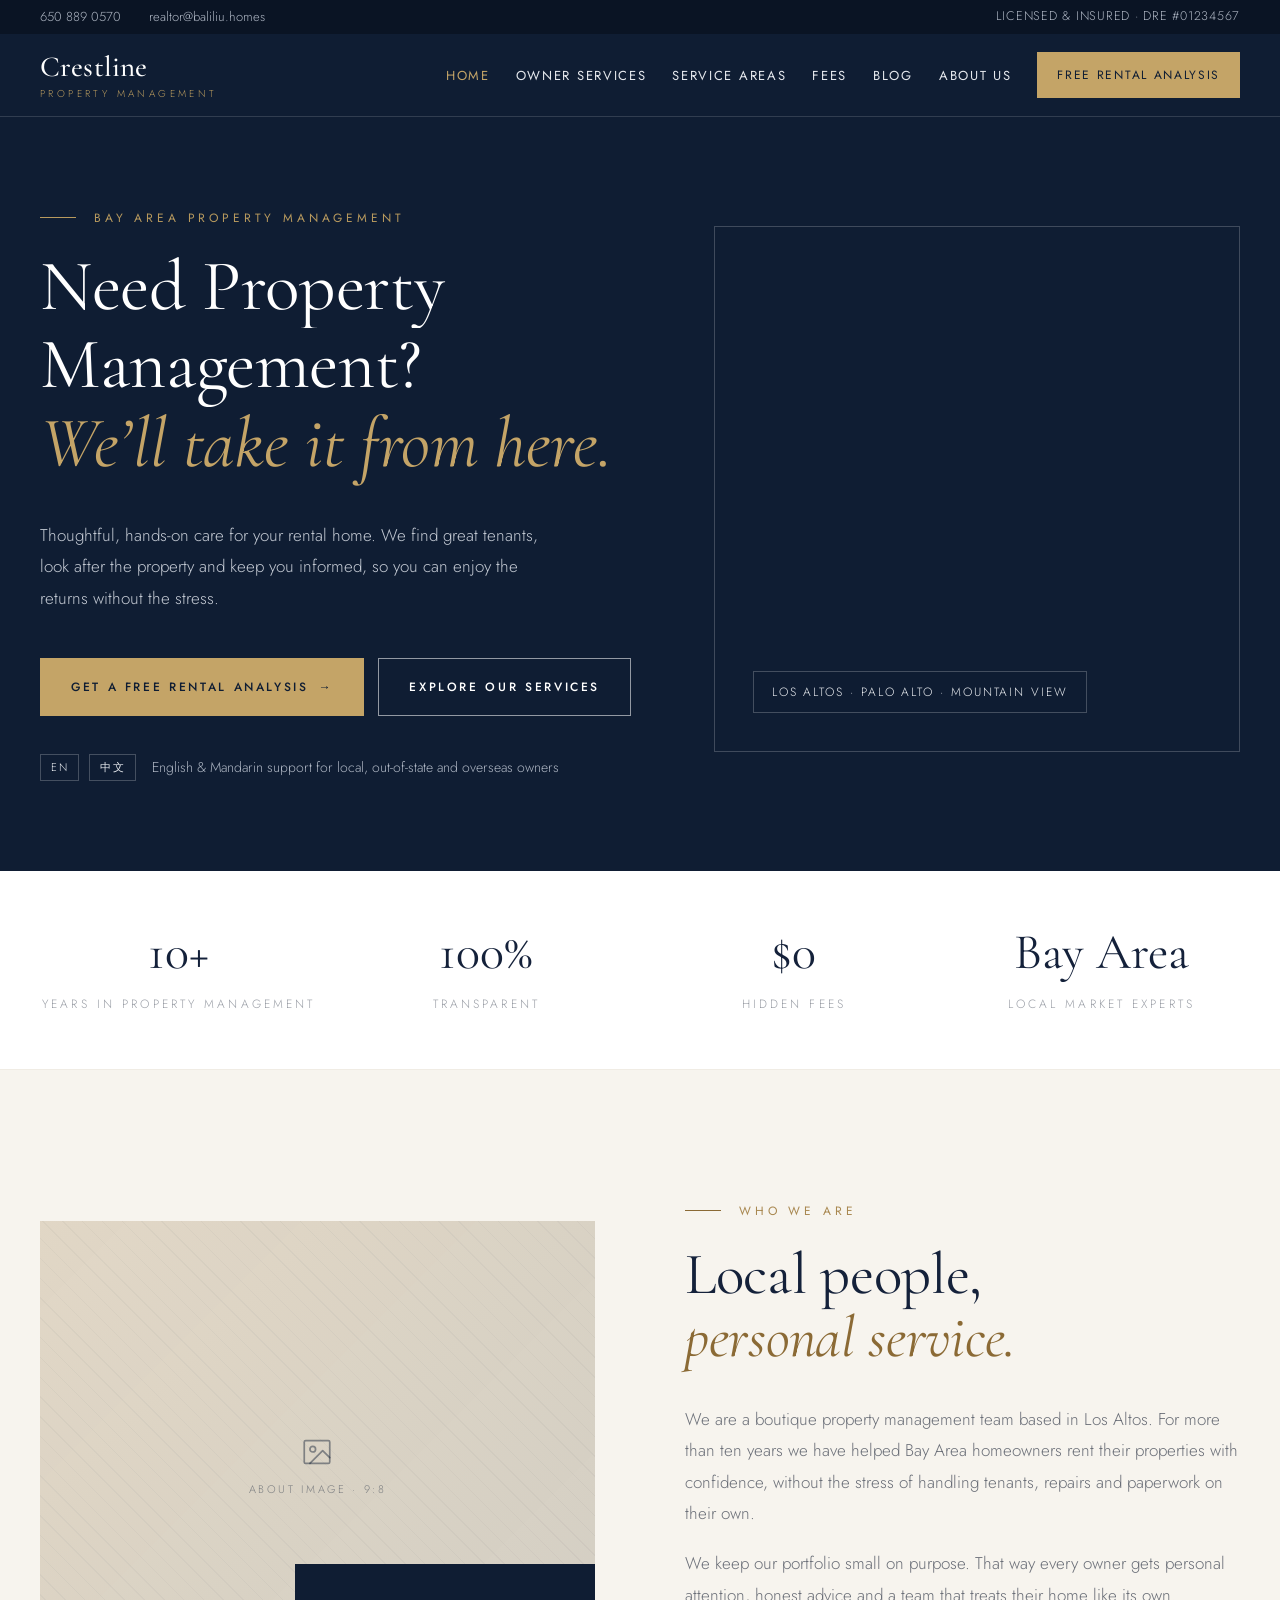
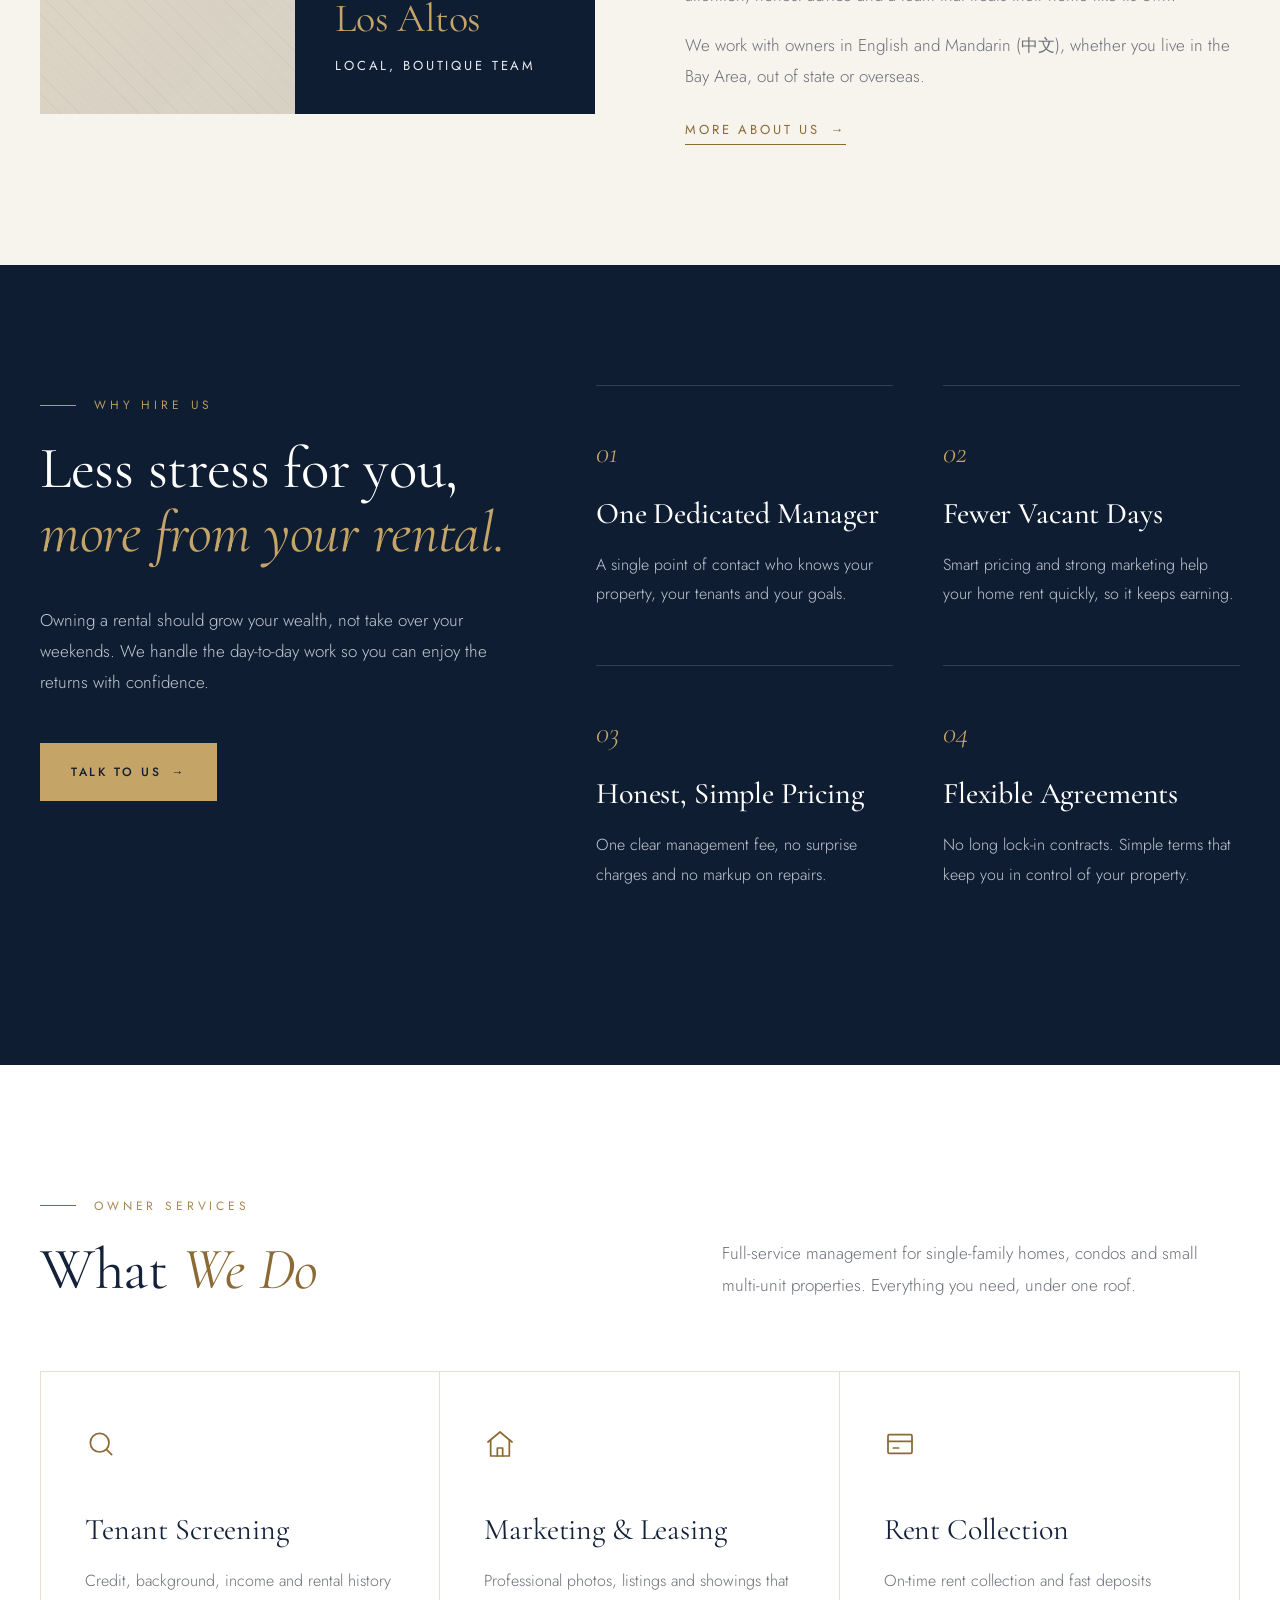
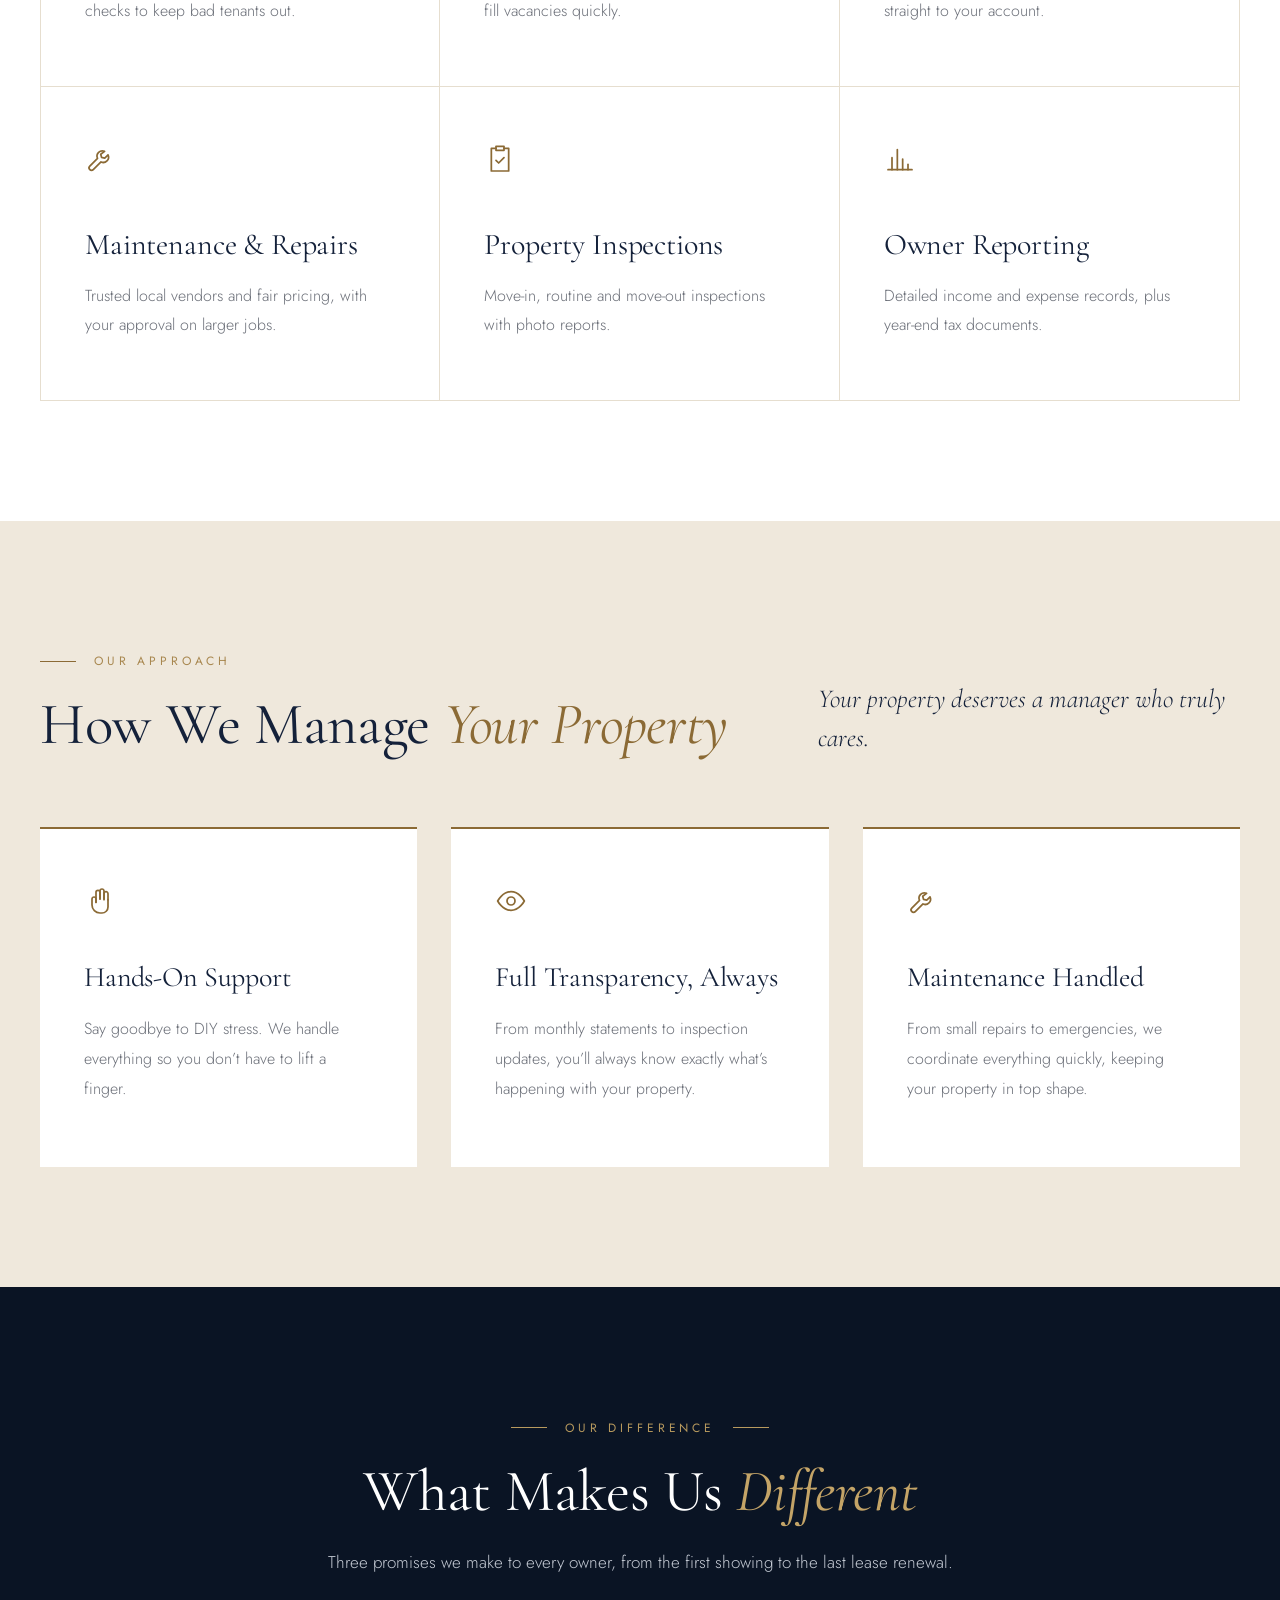
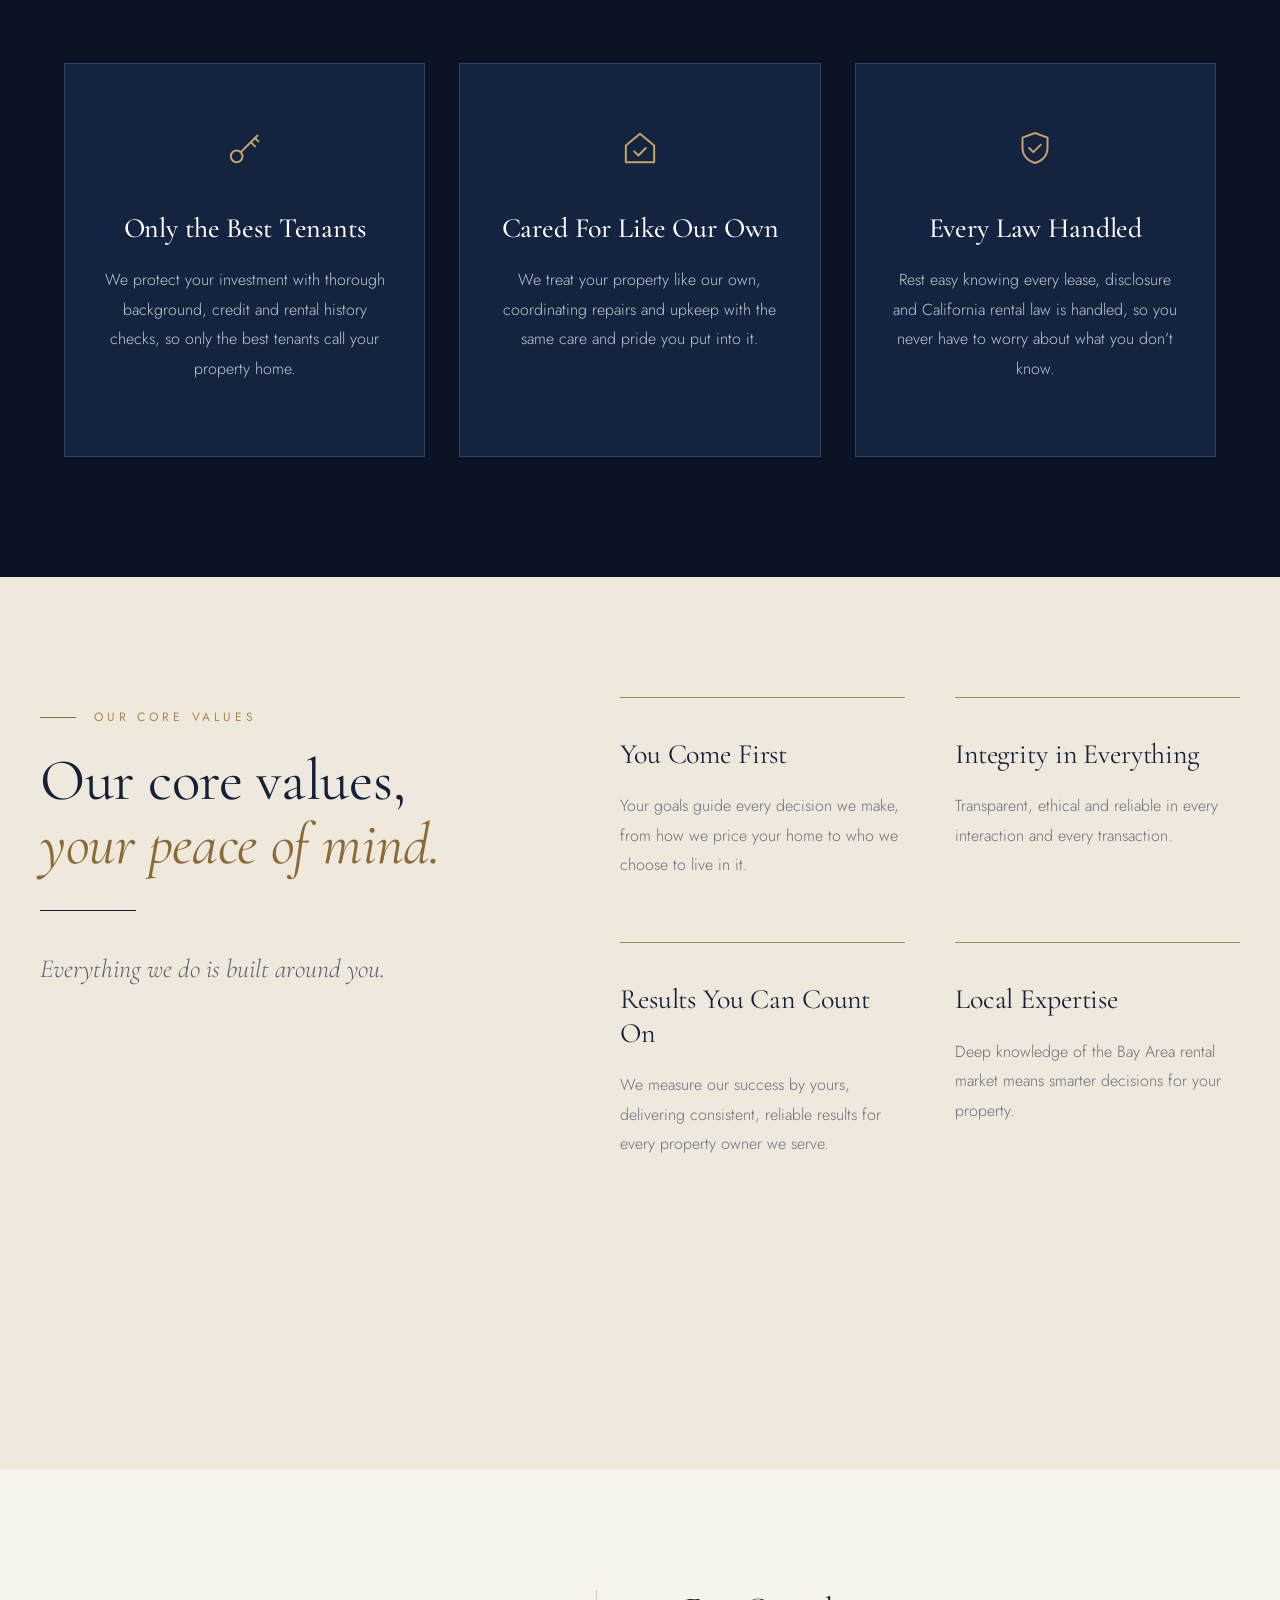
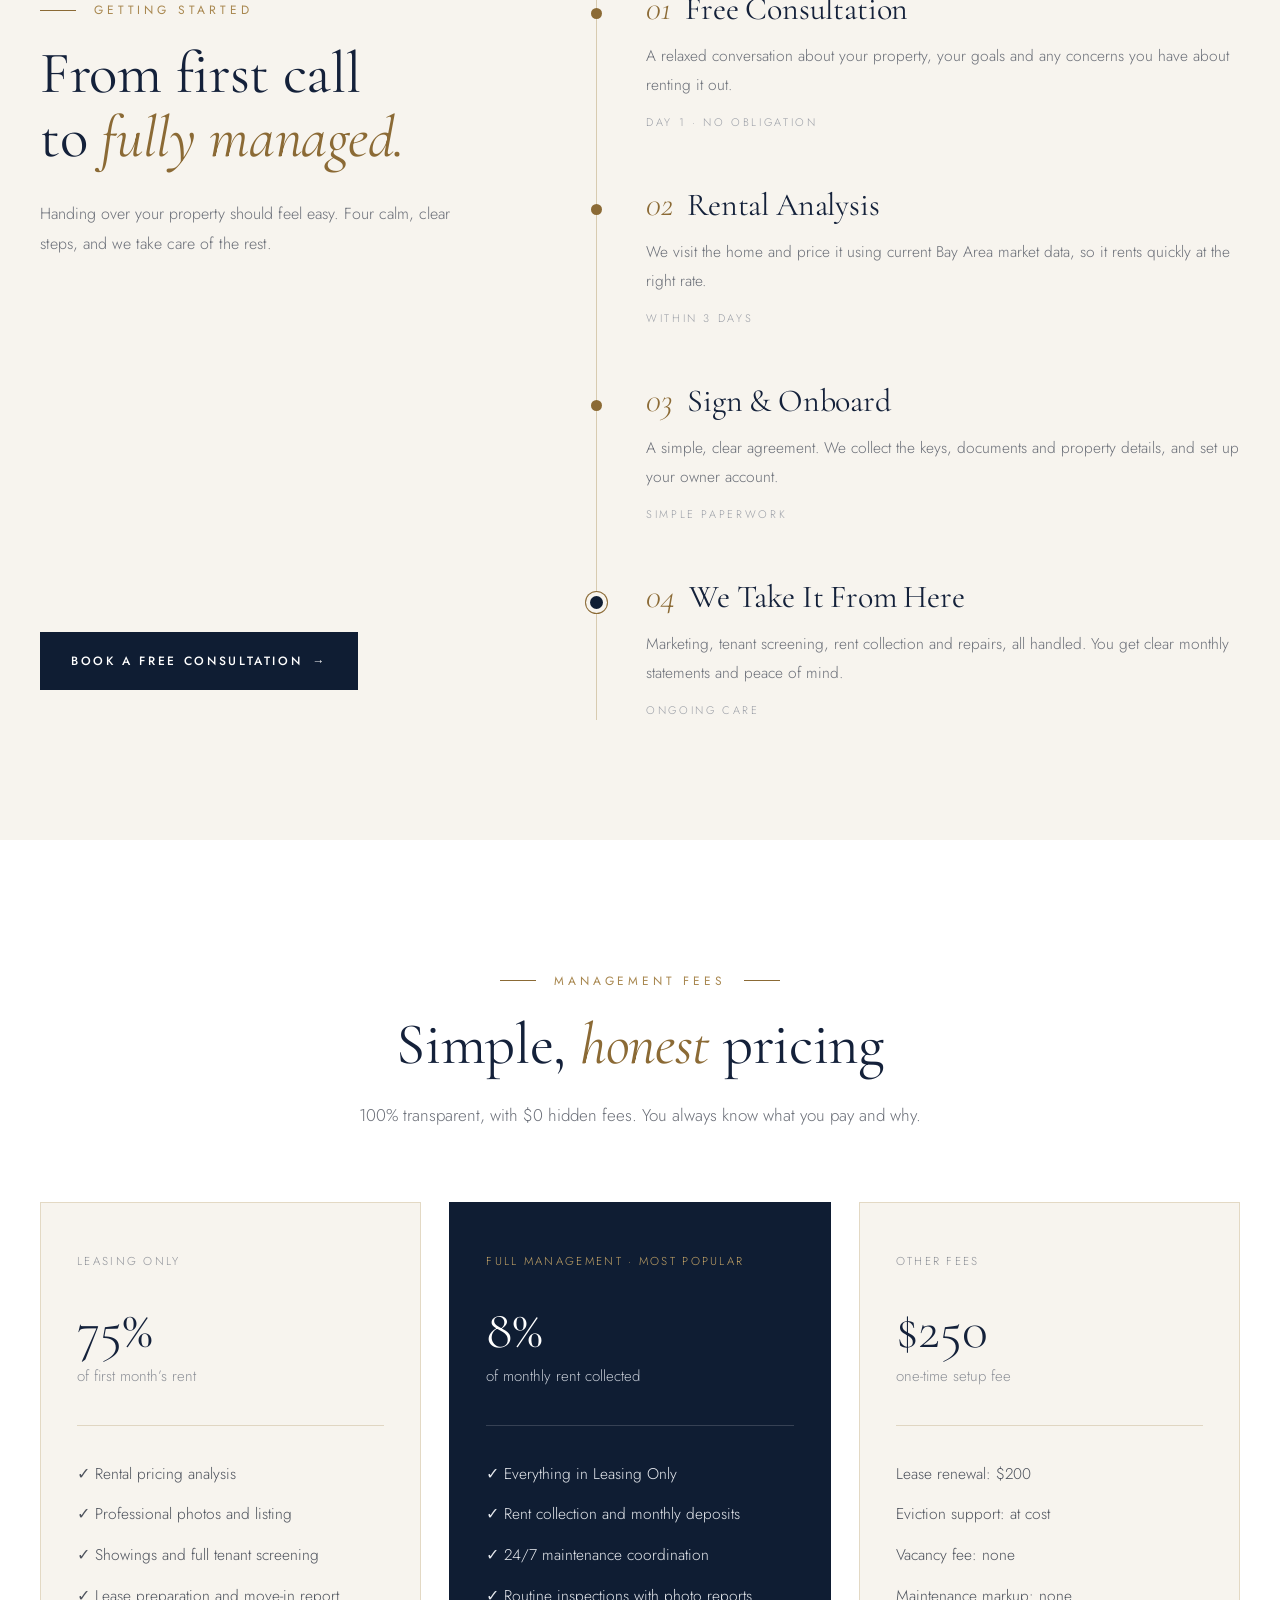
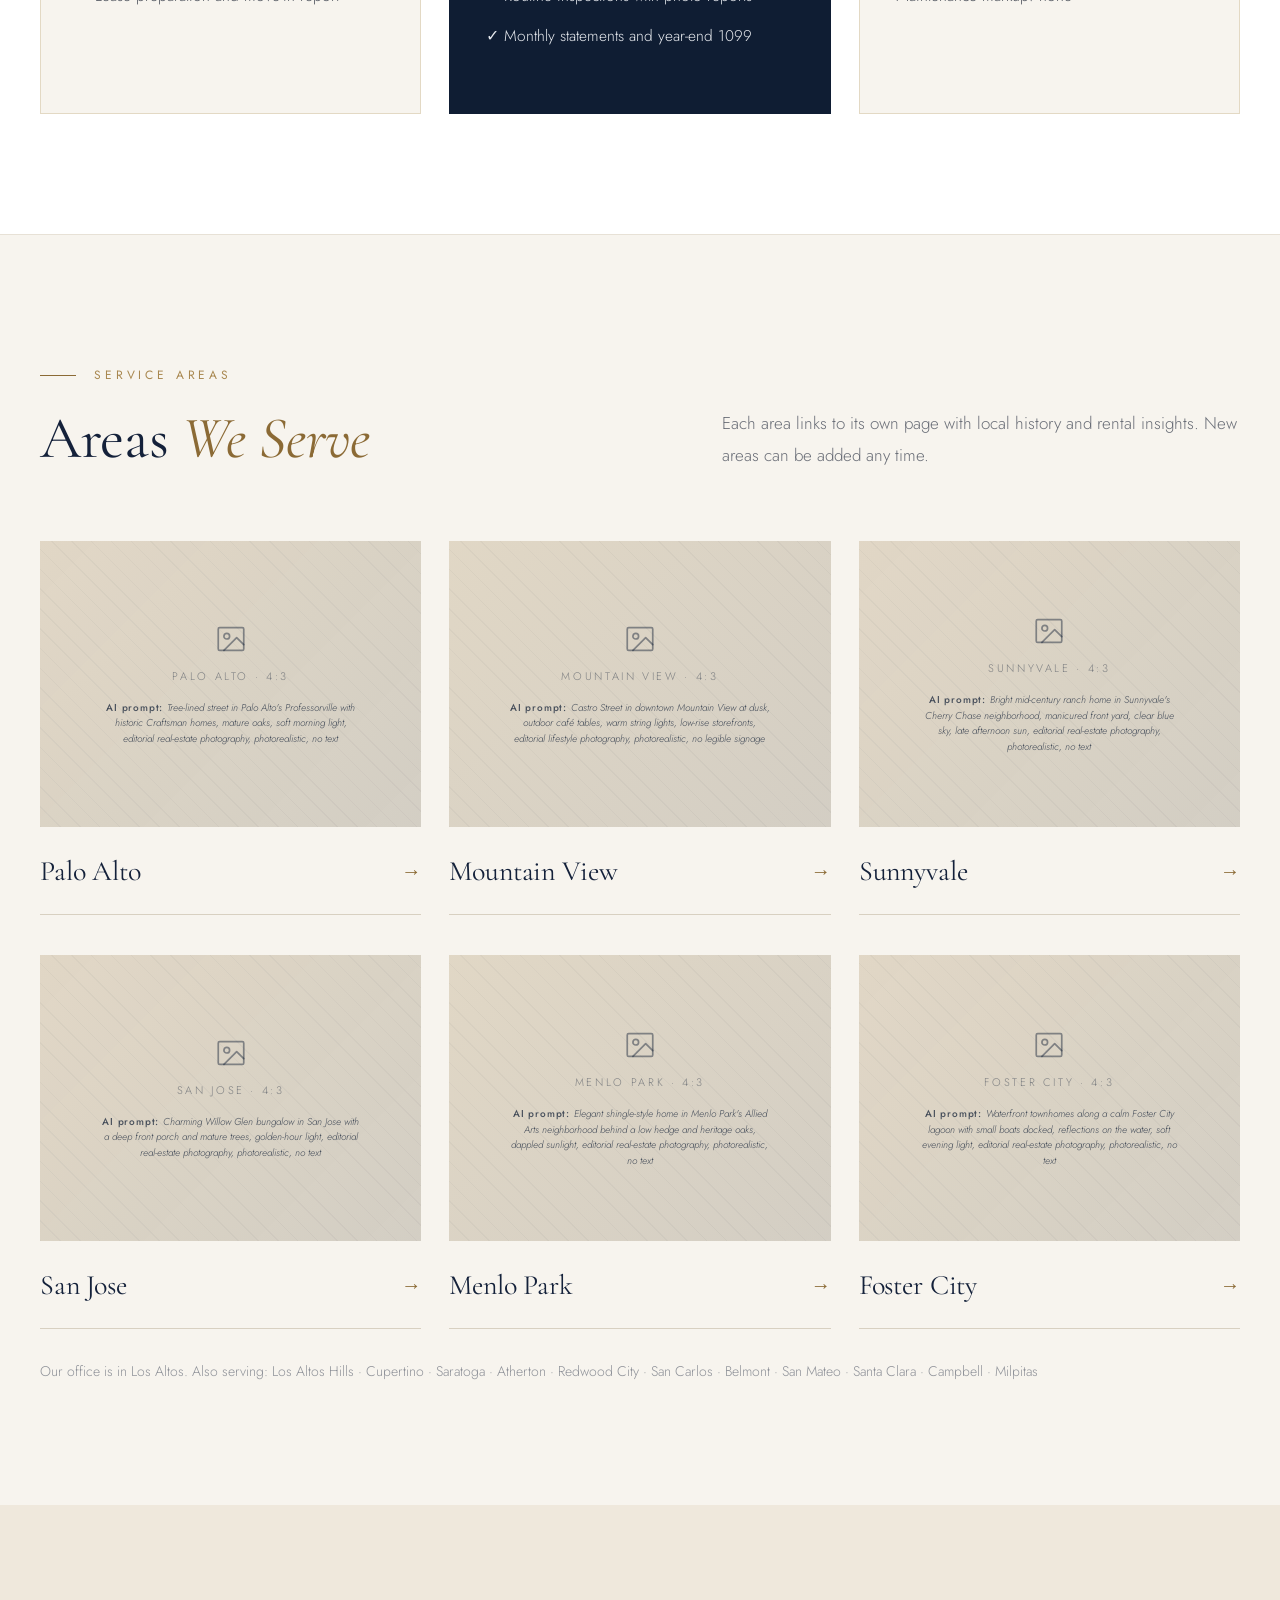
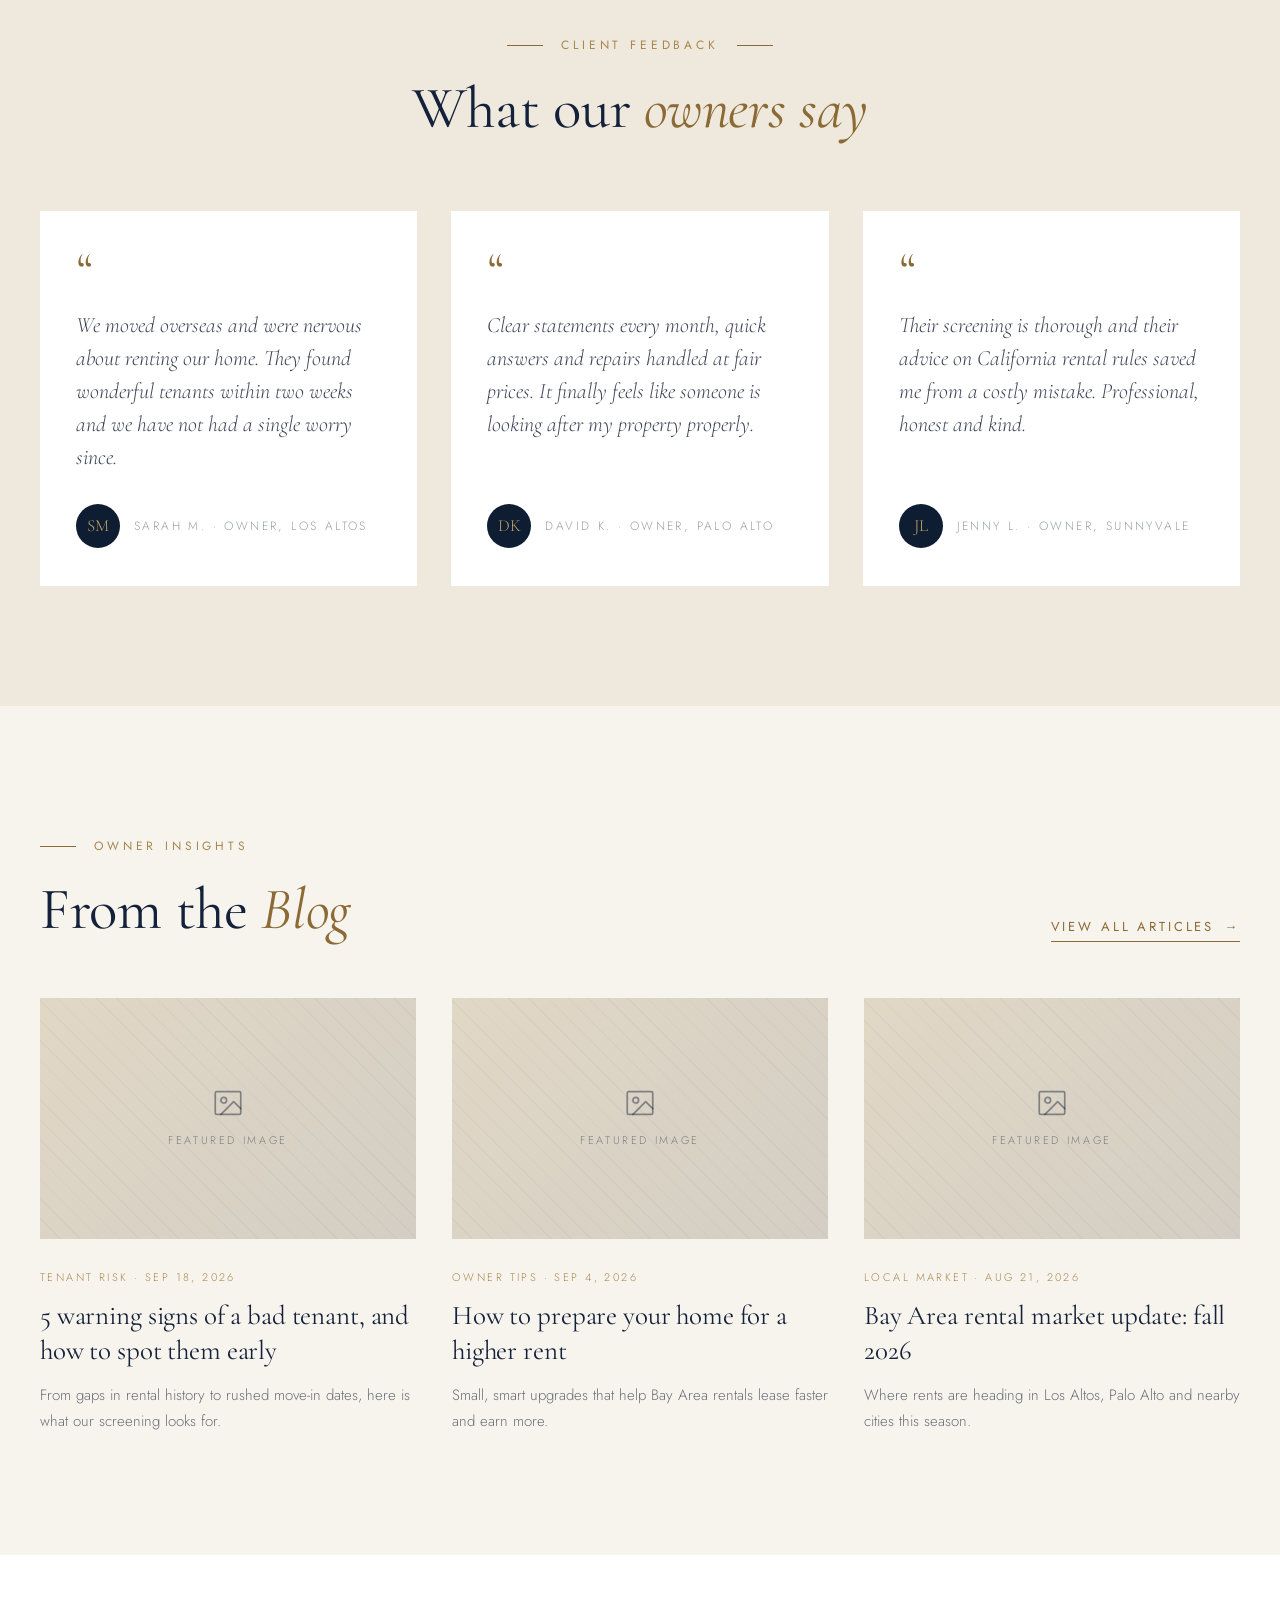
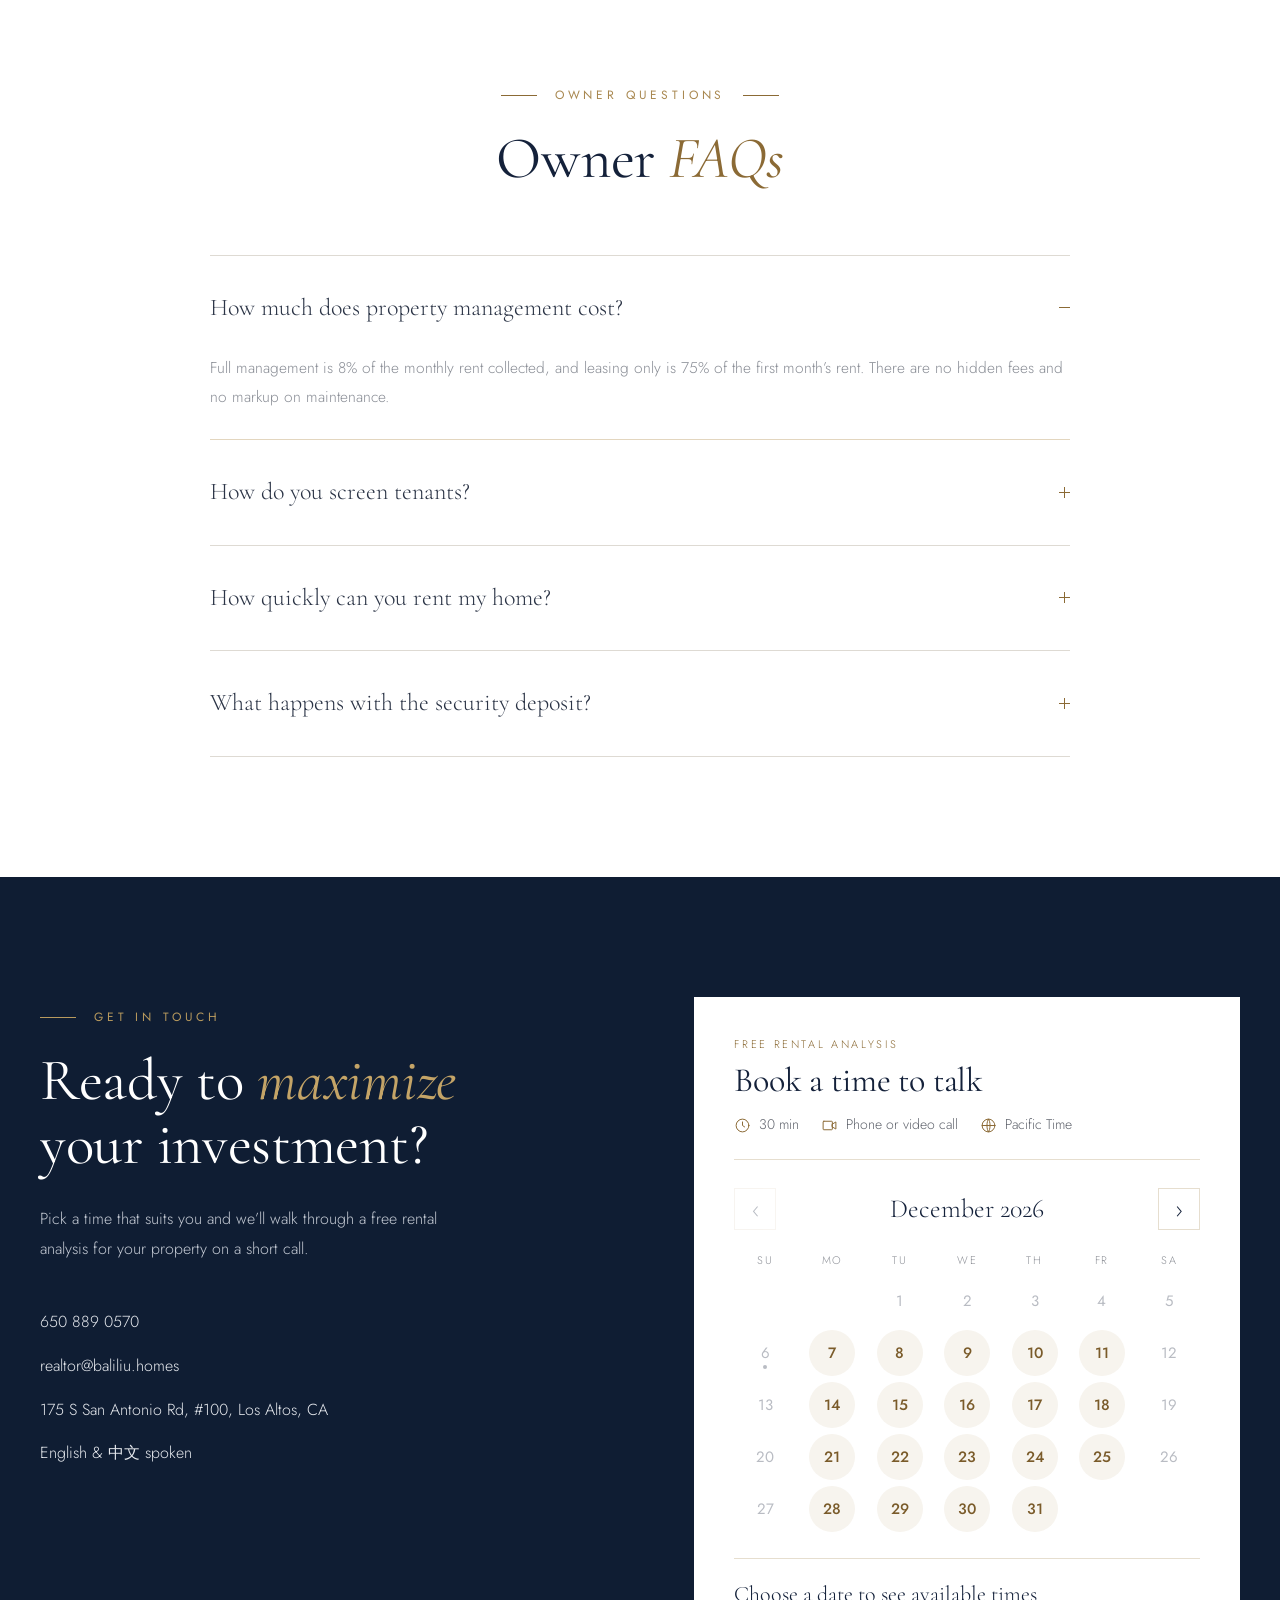
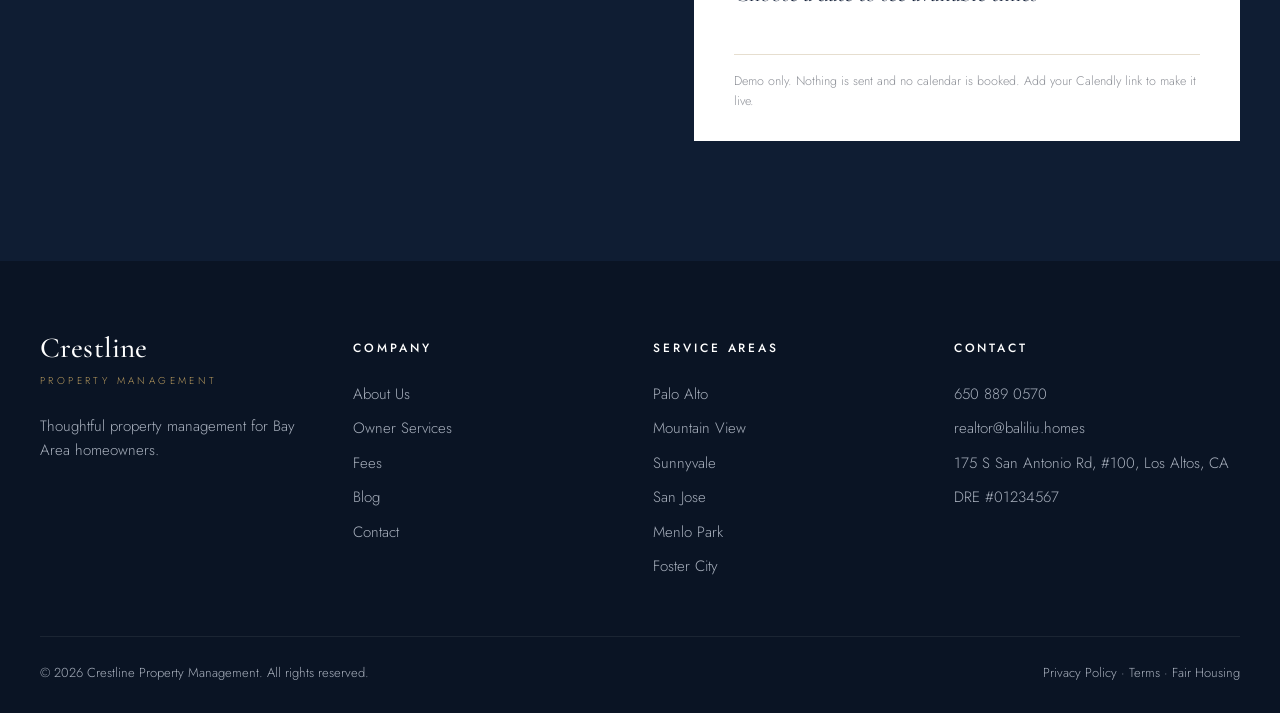
==== commit a35187fb: "index2: replace contact form with a Calendly-style booking demo - assets/js/booking.js: date, time, " ====
--- a/index2.html
+++ b/index2.html
@@ -529,7 +529,7 @@
     <div>
       <div class="cl-eyebrow" data-reveal>Get in Touch</div>
       <h2 class="cl-h cl-h--light cl-h2" data-reveal style="--d:.1s">Ready to <em>maximize</em><br>your investment?</h2>
-      <p class="cl-lead" data-reveal style="--d:.2s">Tell us about your property and we’ll send a free rental analysis within 2 business days.</p>
+      <p class="cl-lead" data-reveal style="--d:.2s">Pick a time that suits you and we’ll walk through a free rental analysis for your property on a short call.</p>
       <ul class="cl-contact__info" data-reveal style="--d:.3s">
         <li><a href="tel:6508890570">650 889 0570</a></li>
         <li><a href="mailto:realtor@baliliu.homes">realtor@baliliu.homes</a></li>
@@ -537,17 +537,9 @@
         <li>English &amp; 中文 spoken</li>
       </ul>
     </div>
-    <form class="cl-form" data-reveal="right" style="--d:.15s" novalidate>
-      <div class="cl-field cl-field--half"><label for="f-name">Name</label><input id="f-name" name="name" type="text" required></div>
-      <div class="cl-field cl-field--half"><label for="f-phone">Phone</label><input id="f-phone" name="phone" type="tel"></div>
-      <div class="cl-field"><label for="f-email">Email</label><input id="f-email" name="email" type="email" required></div>
-      <div class="cl-field"><label for="f-address">Property Address</label><input id="f-address" name="address" type="text"></div>
-      <div class="cl-field"><label for="f-message">Message</label><textarea id="f-message" name="message"></textarea></div>
-      <input class="cl-hp" type="text" name="website" tabindex="-1" autocomplete="off" aria-hidden="true">
-      <p class="cl-form__note">Spam protected (reCAPTCHA / honeypot)</p>
-      <button type="submit" class="cl-btn cl-btn--gold">Request Free Analysis <span class="arr">→</span></button>
-      <p class="cl-form__ok" role="status">Thank you. We’ll be in touch within 2 business days.</p>
-    </form>
+    <div class="cl-book" id="booking" data-booking data-reveal="right" style="--d:.15s">
+      <noscript><p>Please enable JavaScript to pick a time, or call <a href="tel:6508890570">650 889 0570</a>.</p></noscript>
+    </div>
   </div>
 </section>
 
@@ -601,6 +593,11 @@
   </div>
 </footer>
 
+<script>
+  // To go live, paste your Calendly link here. The demo is then replaced by Calendly's real widget:
+  // window.CRESTLINE_CALENDLY_URL = 'https://calendly.com/your-name/free-rental-analysis';
+</script>
+<script src="assets/js/booking.js"></script>
 <script src="assets/js/main.js"></script>
 </body>
 </html>
--- a/assets/css/style.css
+++ b/assets/css/style.css
@@ -805,6 +805,62 @@
 .cl-hero__langtag:nth-of-type(2) { margin-right: 6px; }
 .cl-areas--6 { grid-template-columns: repeat(3, 1fr); gap: 40px 28px; }
 .cl-areas--6 .cl-ph { aspect-ratio: 4 / 3; }
+
+/* Booking widget (Calendly-style demo) */
+.cl-book { background: var(--white); padding: 40px 40px 30px; color: var(--text); }
+.cl-book--live { padding: 0; }
+.cl-book [hidden] { display: none !important; }
+.cl-book__kicker { font-size: 11px; letter-spacing: 0.24em; text-transform: uppercase; color: var(--gold-dark); margin: 0 0 10px; line-height: 1.4; }
+.cl-book__title { font-size: 34px; line-height: 1.1; margin: 0 0 16px; }
+.cl-book__meta { display: flex; flex-wrap: wrap; gap: 8px 22px; margin: 0 0 28px; padding: 0 0 24px; border-bottom: 1px solid var(--line); font-size: 14px; line-height: 1.4; color: #5f636c; }
+.cl-book__meta li { display: flex; align-items: center; gap: 8px; }
+.cl-book__meta svg { width: 17px; height: 17px; color: var(--gold-dark); flex: none; }
+
+.cl-cal__nav { display: flex; align-items: center; justify-content: space-between; margin-bottom: 14px; }
+.cl-cal__month { font-family: var(--serif); font-size: 26px; line-height: 1; color: var(--heading); }
+.cl-cal__arrow { width: 42px; height: 42px; border: 1px solid var(--line); background: transparent; color: var(--heading); font-size: 22px; line-height: 1; transition: border-color 0.3s var(--ease), color 0.3s var(--ease); }
+.cl-cal__arrow:hover:not(:disabled) { border-color: var(--gold-dark); color: var(--gold-dark); }
+.cl-cal__arrow:disabled { opacity: 0.3; cursor: not-allowed; }
+.cl-cal__week, .cl-cal__grid { display: grid; grid-template-columns: repeat(7, 1fr); gap: 6px; }
+.cl-cal__week span { text-align: center; font-size: 11px; letter-spacing: 0.14em; text-transform: uppercase; color: #8e9198; padding: 6px 0 8px; }
+.cl-cal__day { position: relative; width: 100%; max-width: 46px; aspect-ratio: 1; margin: 0 auto; border: 0; border-radius: 50%; background: transparent; font: 400 15px/1 var(--sans); color: #b9bcc3; cursor: default; transition: background-color 0.25s var(--ease), color 0.25s var(--ease); }
+.cl-cal__day--on { background: var(--cream); color: #7a5b2a; font-weight: 500; cursor: pointer; }
+.cl-cal__day--on:hover { background: #ece3d1; }
+.cl-cal__day[aria-pressed="true"] { background: var(--navy); color: var(--white); }
+.cl-cal__day--today::after { content: ""; position: absolute; left: 50%; bottom: 7px; width: 4px; height: 4px; margin-left: -2px; border-radius: 50%; background: currentColor; }
+.cl-cal__day:focus-visible, .cl-slot:focus-visible, .cl-cal__arrow:focus-visible, .cl-book__back:focus-visible { outline: 2px solid var(--gold-dark); outline-offset: 2px; }
+
+.cl-slots { margin-top: 26px; padding-top: 22px; border-top: 1px solid var(--line); }
+.cl-slots__title { font-family: var(--serif); font-size: 22px; line-height: 1.2; color: var(--heading); margin: 0 0 16px; }
+.cl-slots__grid { display: grid; grid-template-columns: repeat(3, 1fr); gap: 10px; max-height: 292px; overflow-y: auto; padding: 2px; }
+.cl-slot { padding: 14px 6px; border: 1px solid #d8cdb6; background: transparent; color: #7a5b2a; font: 500 14px/1 var(--sans); transition: background-color 0.25s var(--ease), border-color 0.25s var(--ease), color 0.25s var(--ease); }
+.cl-slot:hover { background: var(--cream); border-color: var(--gold-dark); }
+.cl-slot[aria-pressed="true"] { background: var(--navy); border-color: var(--navy); color: var(--white); }
+.cl-book__next { width: 100%; margin-top: 18px; }
+
+.cl-book__back { background: none; border: 0; padding: 0; margin: 0 0 18px; font: 400 12px/1 var(--sans); letter-spacing: 0.18em; text-transform: uppercase; color: var(--gold-dark); cursor: pointer; }
+.cl-book__summary { margin: 0 0 24px; padding: 14px 16px; background: var(--cream); border-left: 2px solid var(--gold-dark); font-size: 15px; line-height: 1.6; color: #3d4556; }
+.cl-book__form .cl-field { margin-bottom: 22px; }
+.cl-book__form .cl-btn { width: 100%; }
+.cl-field__err { min-height: 0; margin: 6px 0 0; font-size: 12.5px; line-height: 1.4; color: #b5543c; }
+.cl-field__err:empty { display: none; }
+.cl-book__done { outline: none; padding: 8px 0 4px; }
+.cl-book__check { display: grid; place-items: center; width: 58px; height: 58px; border-radius: 50%; background: var(--navy); color: var(--gold); margin-bottom: 22px; }
+.cl-book__done .cl-book__summary { margin-bottom: 18px; }
+.cl-book__done p { font-size: 15.5px; }
+.cl-book__done .cl-link { margin-top: 22px; background: none; border-top: 0; border-left: 0; border-right: 0; cursor: pointer; }
+.cl-book__note { margin: 26px 0 0; padding-top: 16px; border-top: 1px solid var(--line); font-size: 12.5px; line-height: 1.6; color: #8e9198; }
+
+@media (max-width: 767px) {
+  .cl-book { padding: 28px 20px 22px; }
+  .cl-book__title { font-size: 28px; }
+  .cl-book__meta { gap: 6px 16px; }
+  .cl-cal__grid, .cl-cal__week { gap: 3px; }
+  .cl-cal__day { font-size: 14px; }
+}
+@media (max-width: 420px) {
+  .cl-slots__grid { grid-template-columns: 1fr 1fr; }
+}
 
 /* ==========================================================================
    Motion
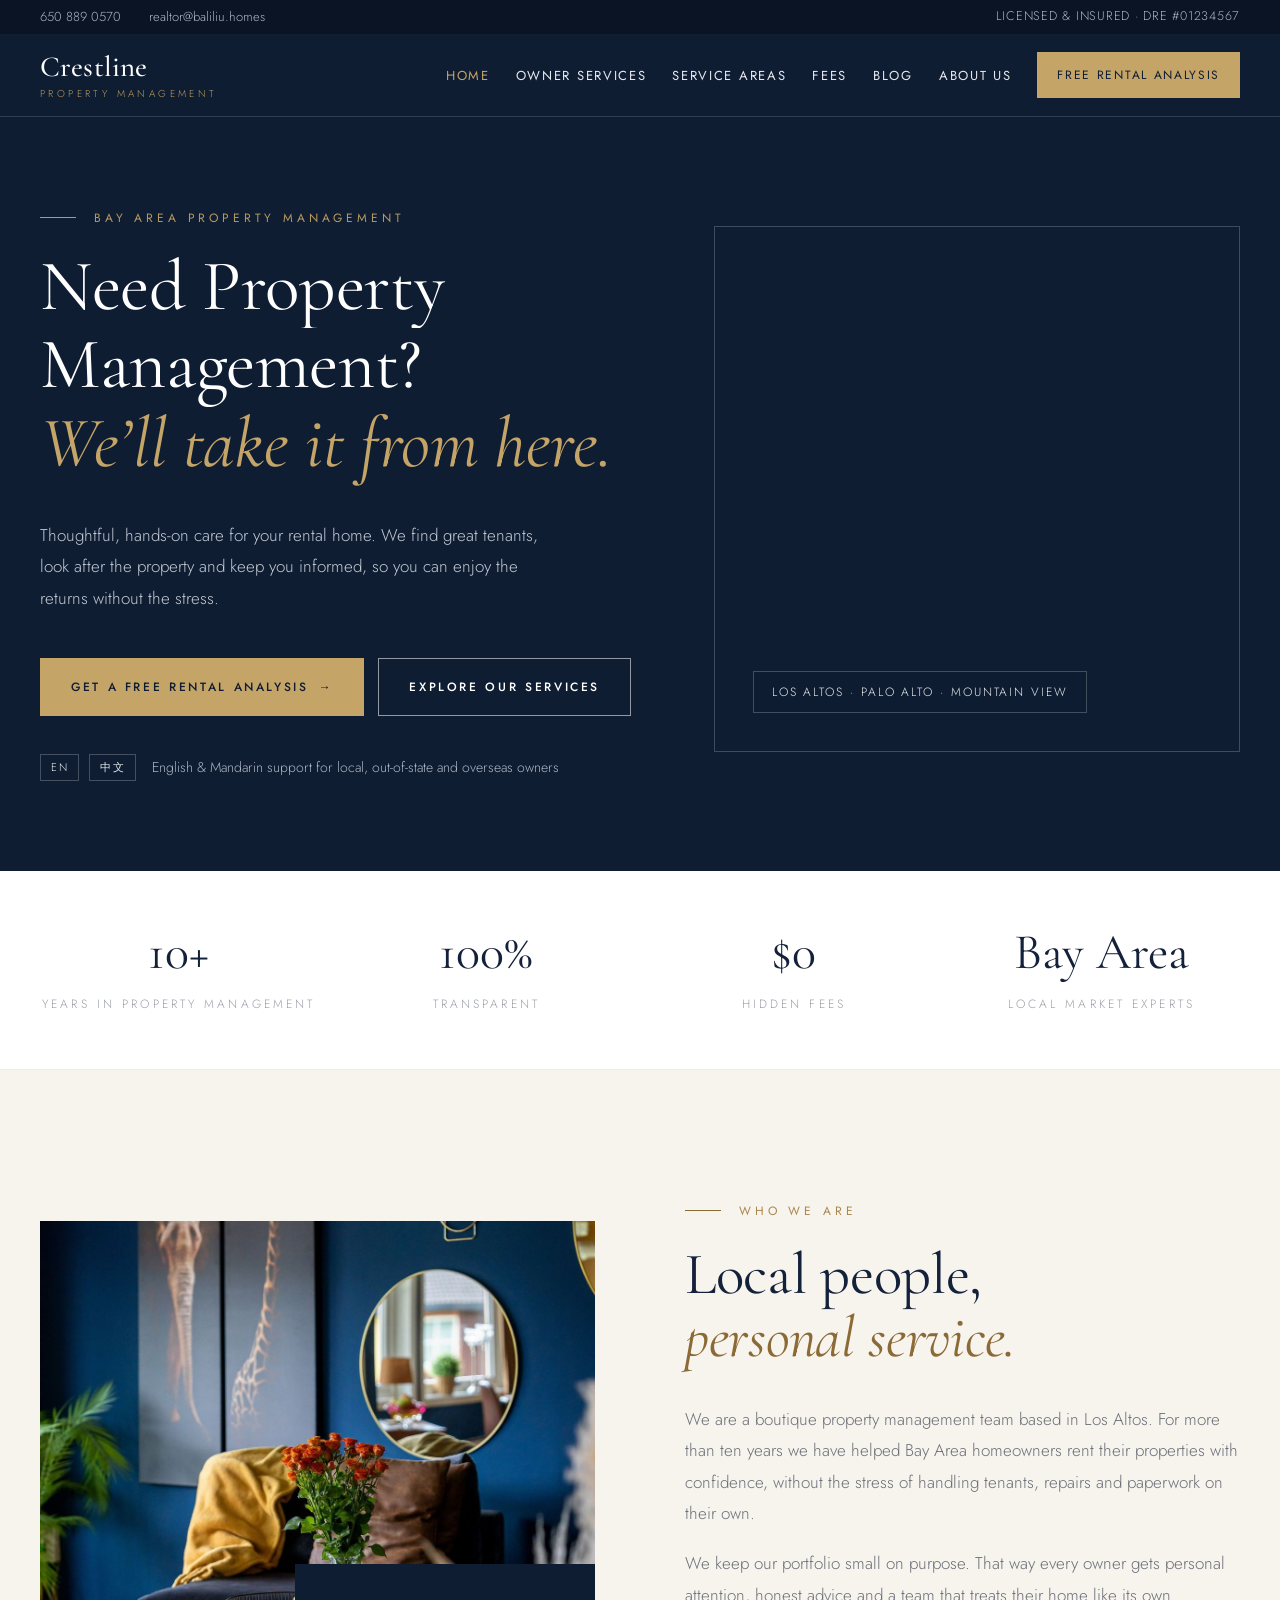
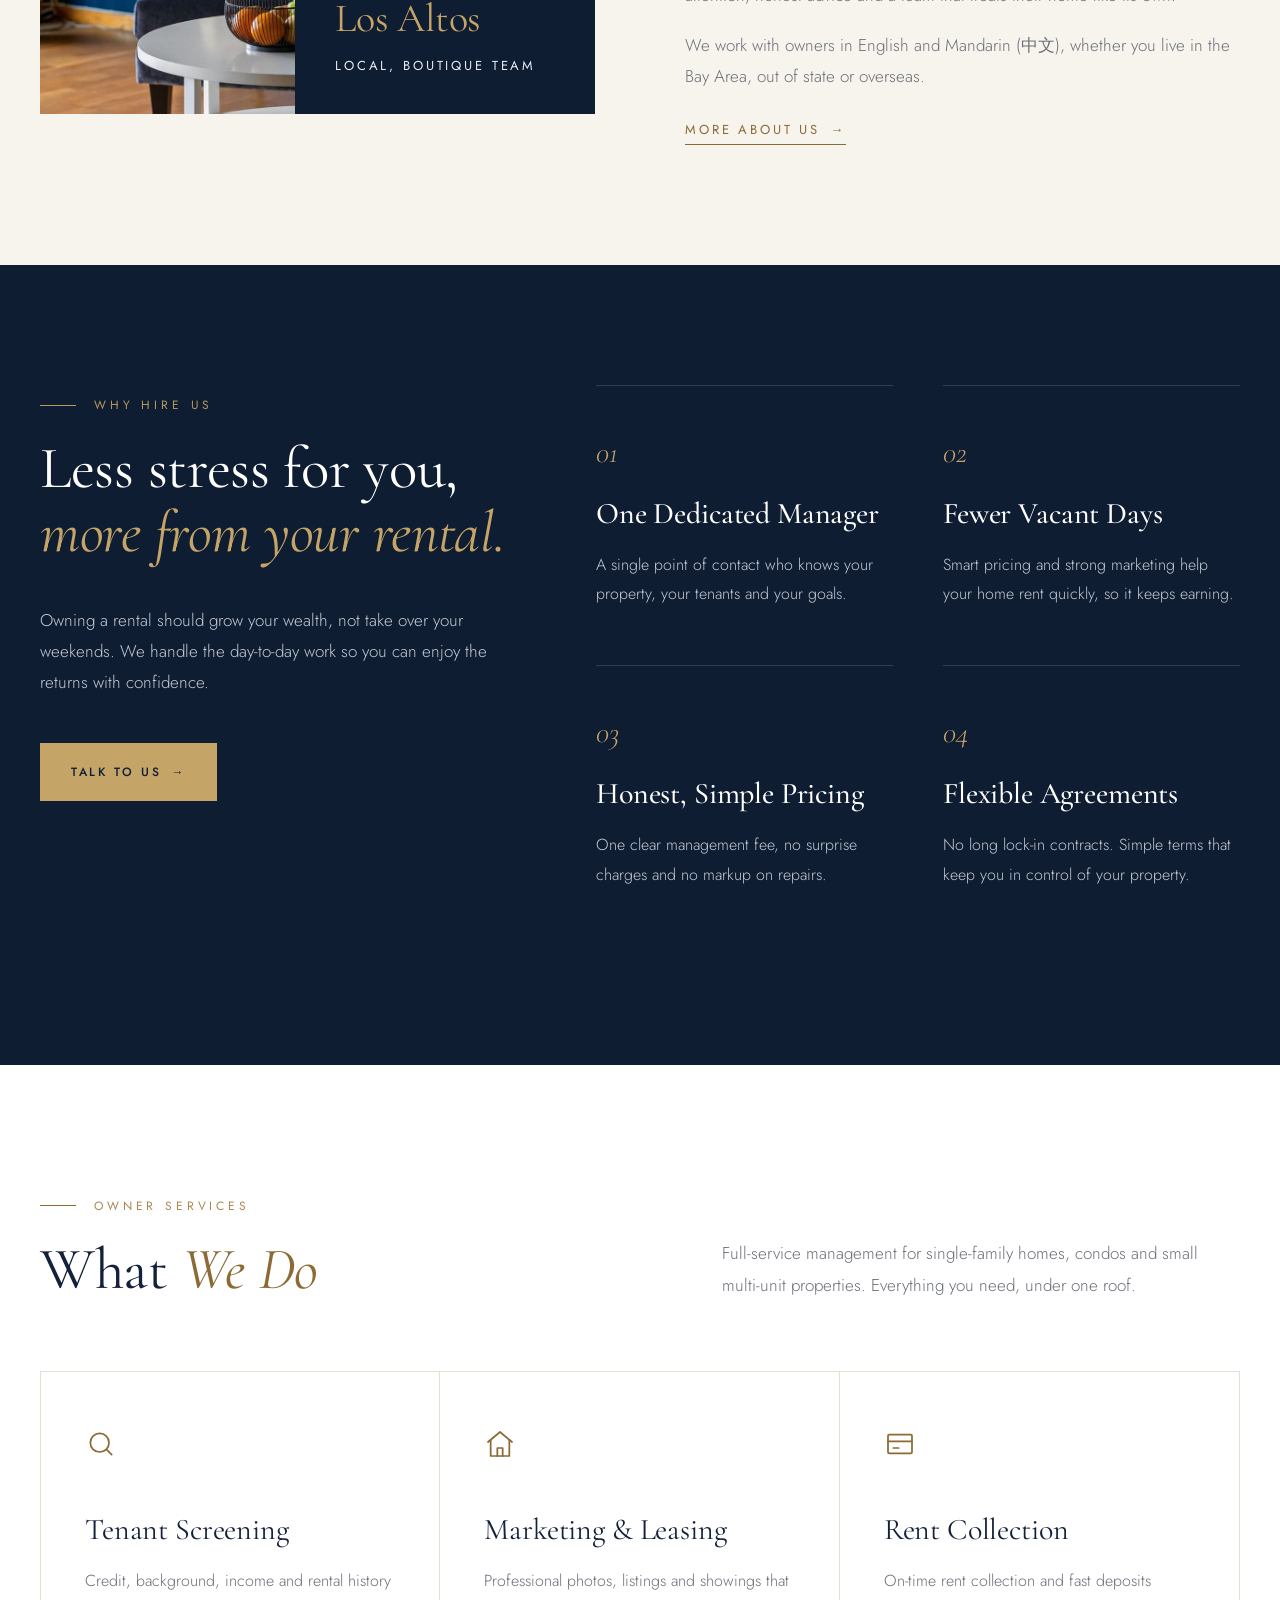
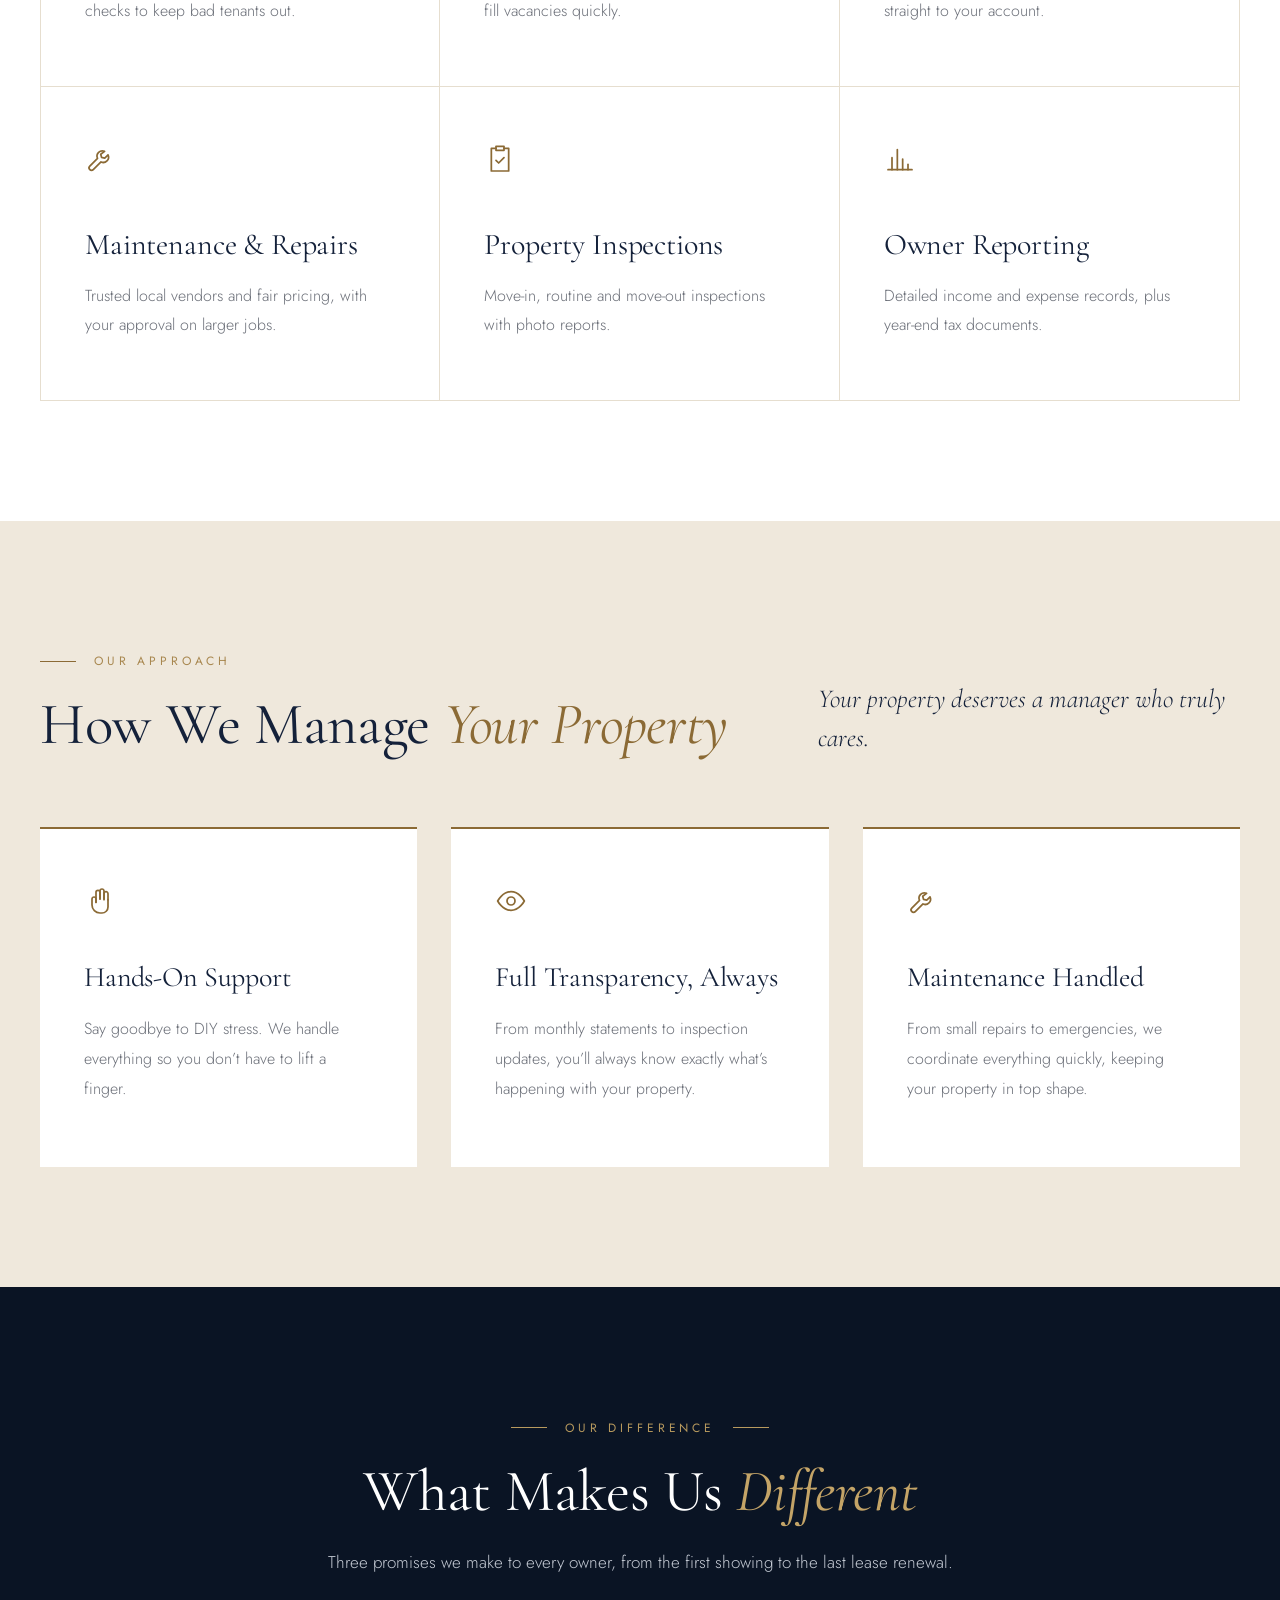
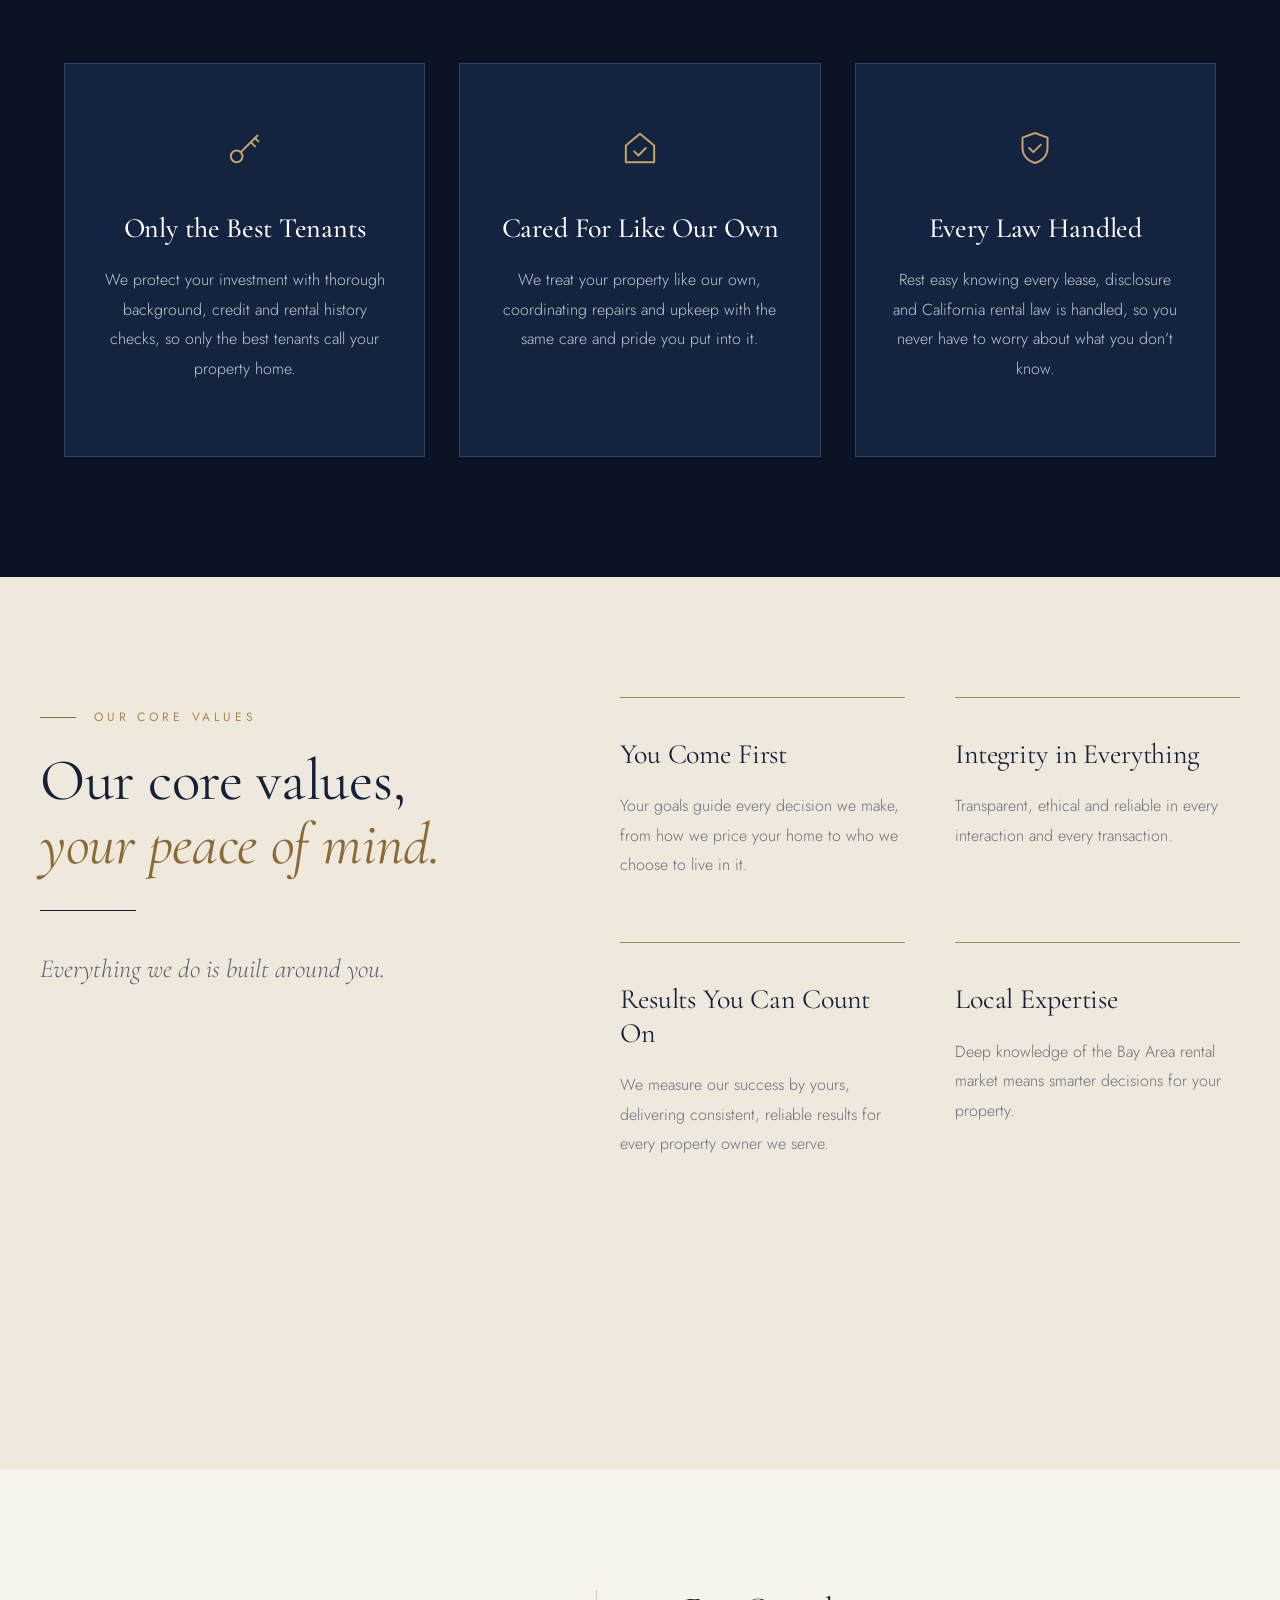
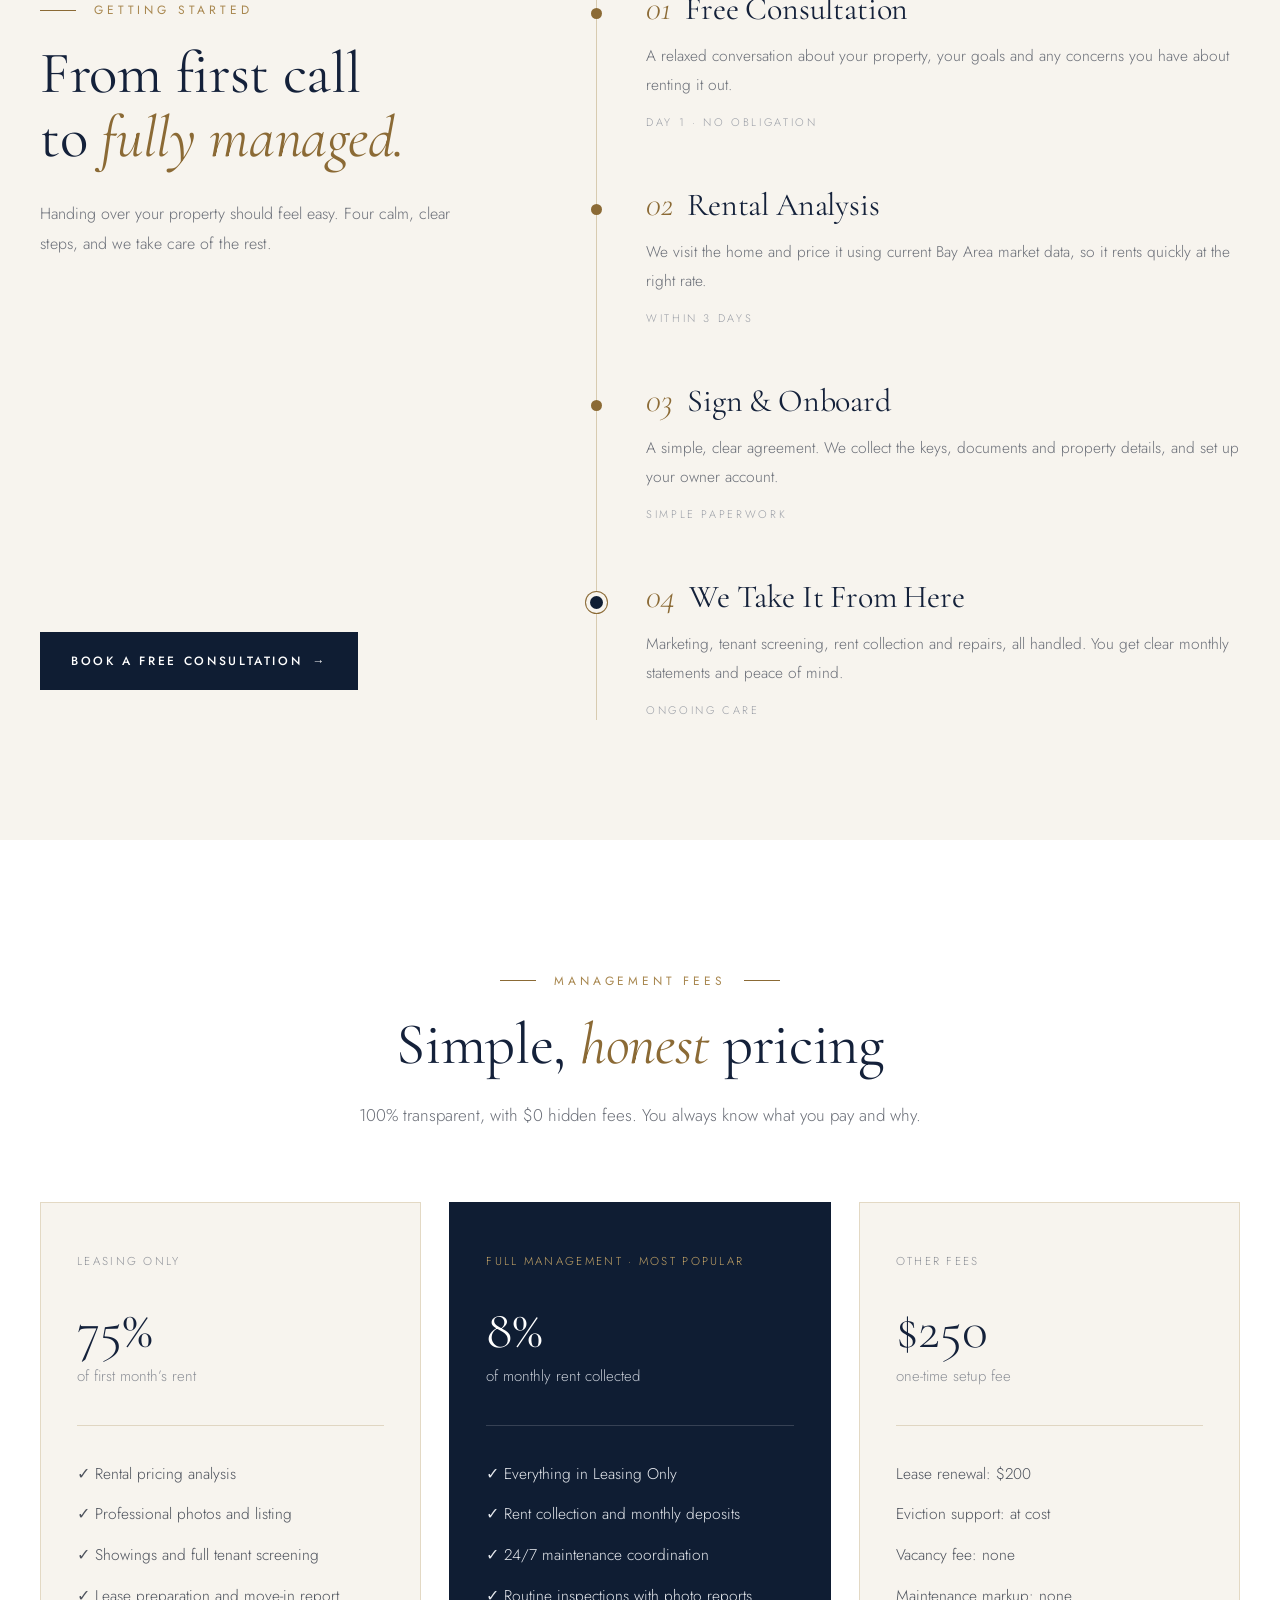
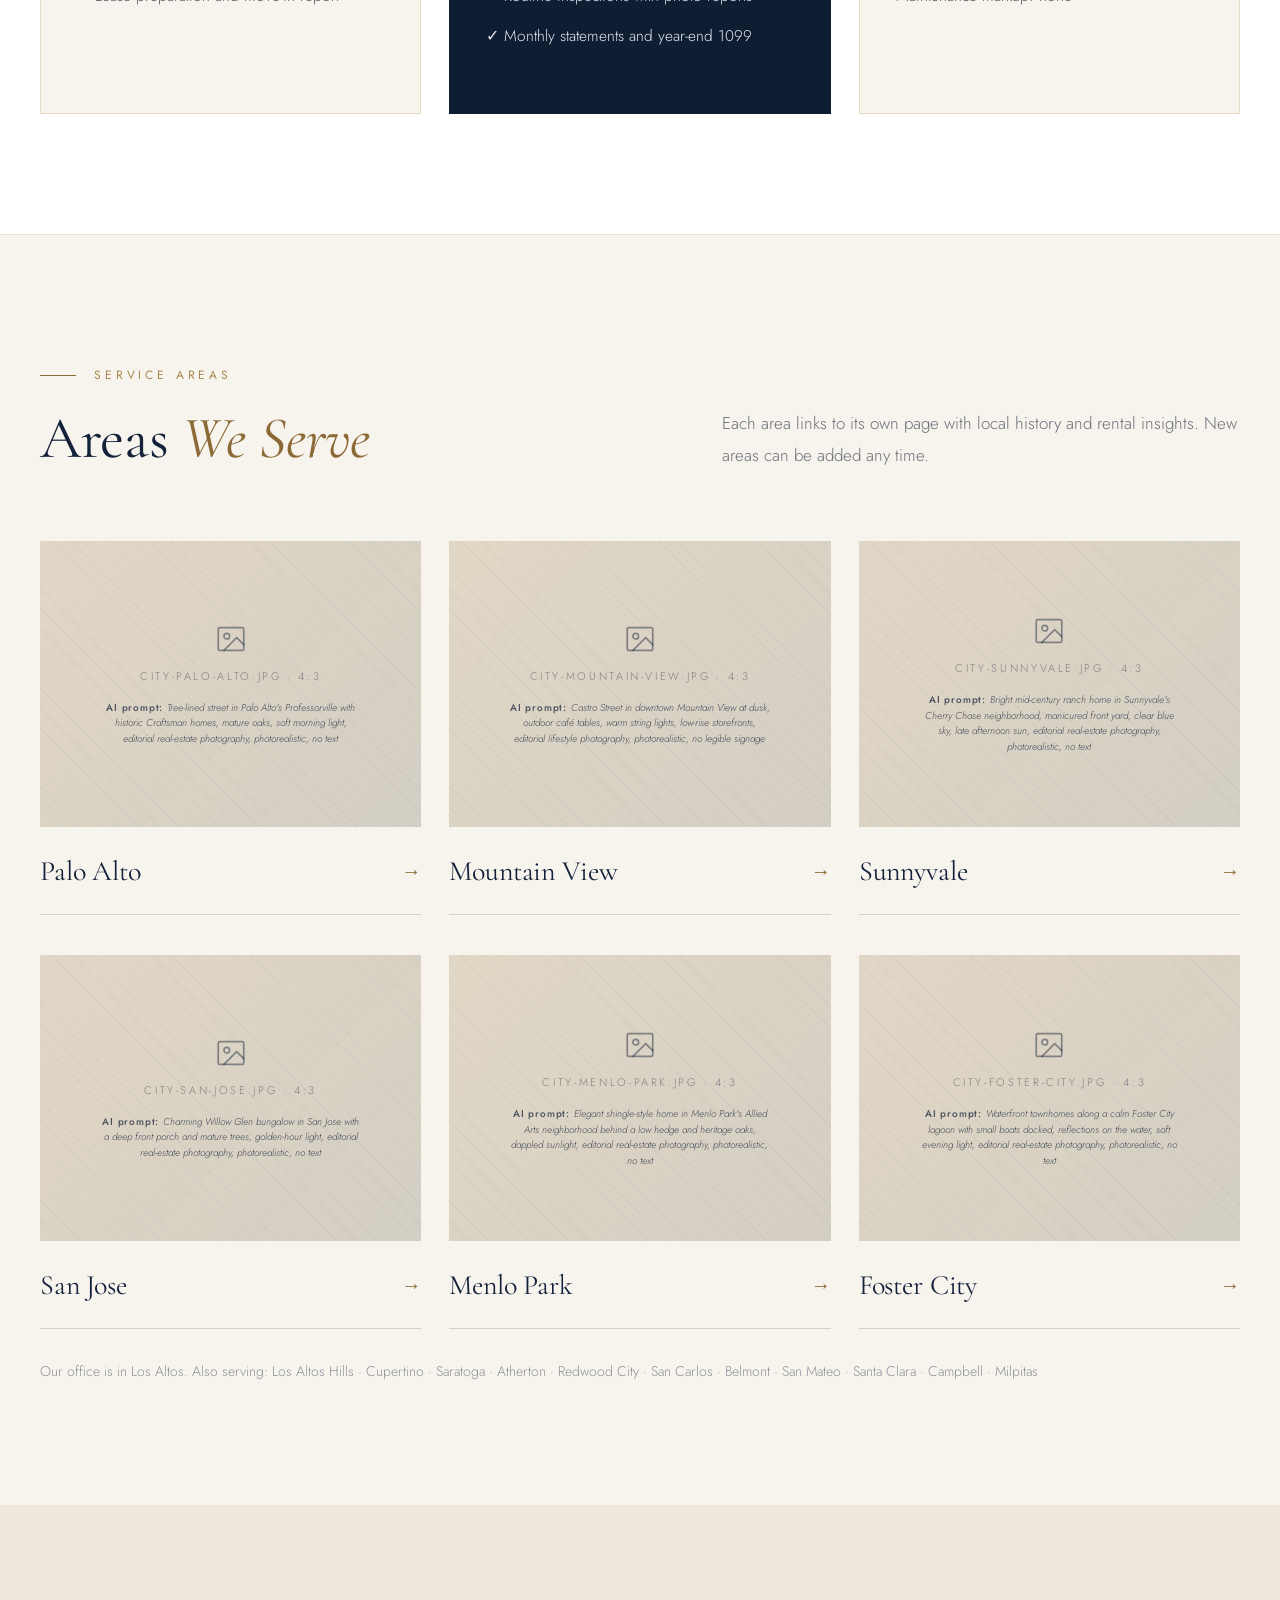
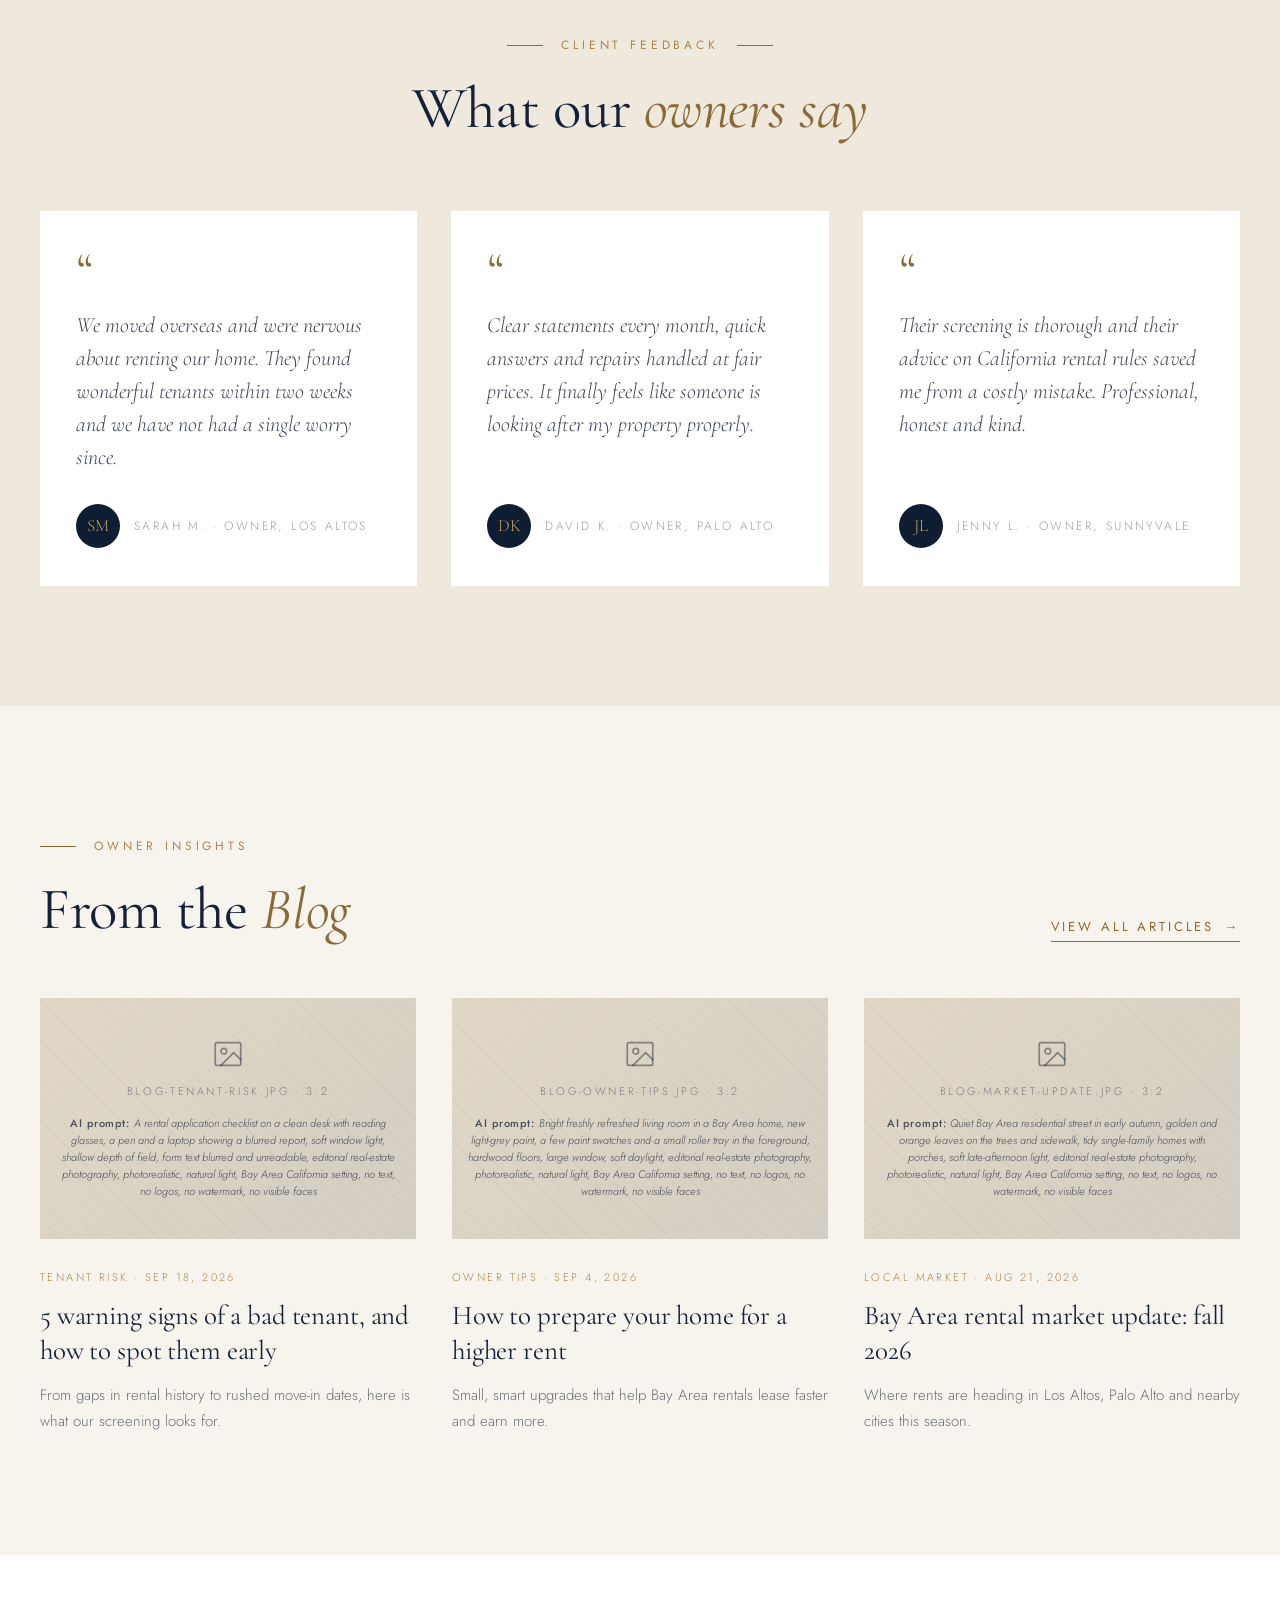
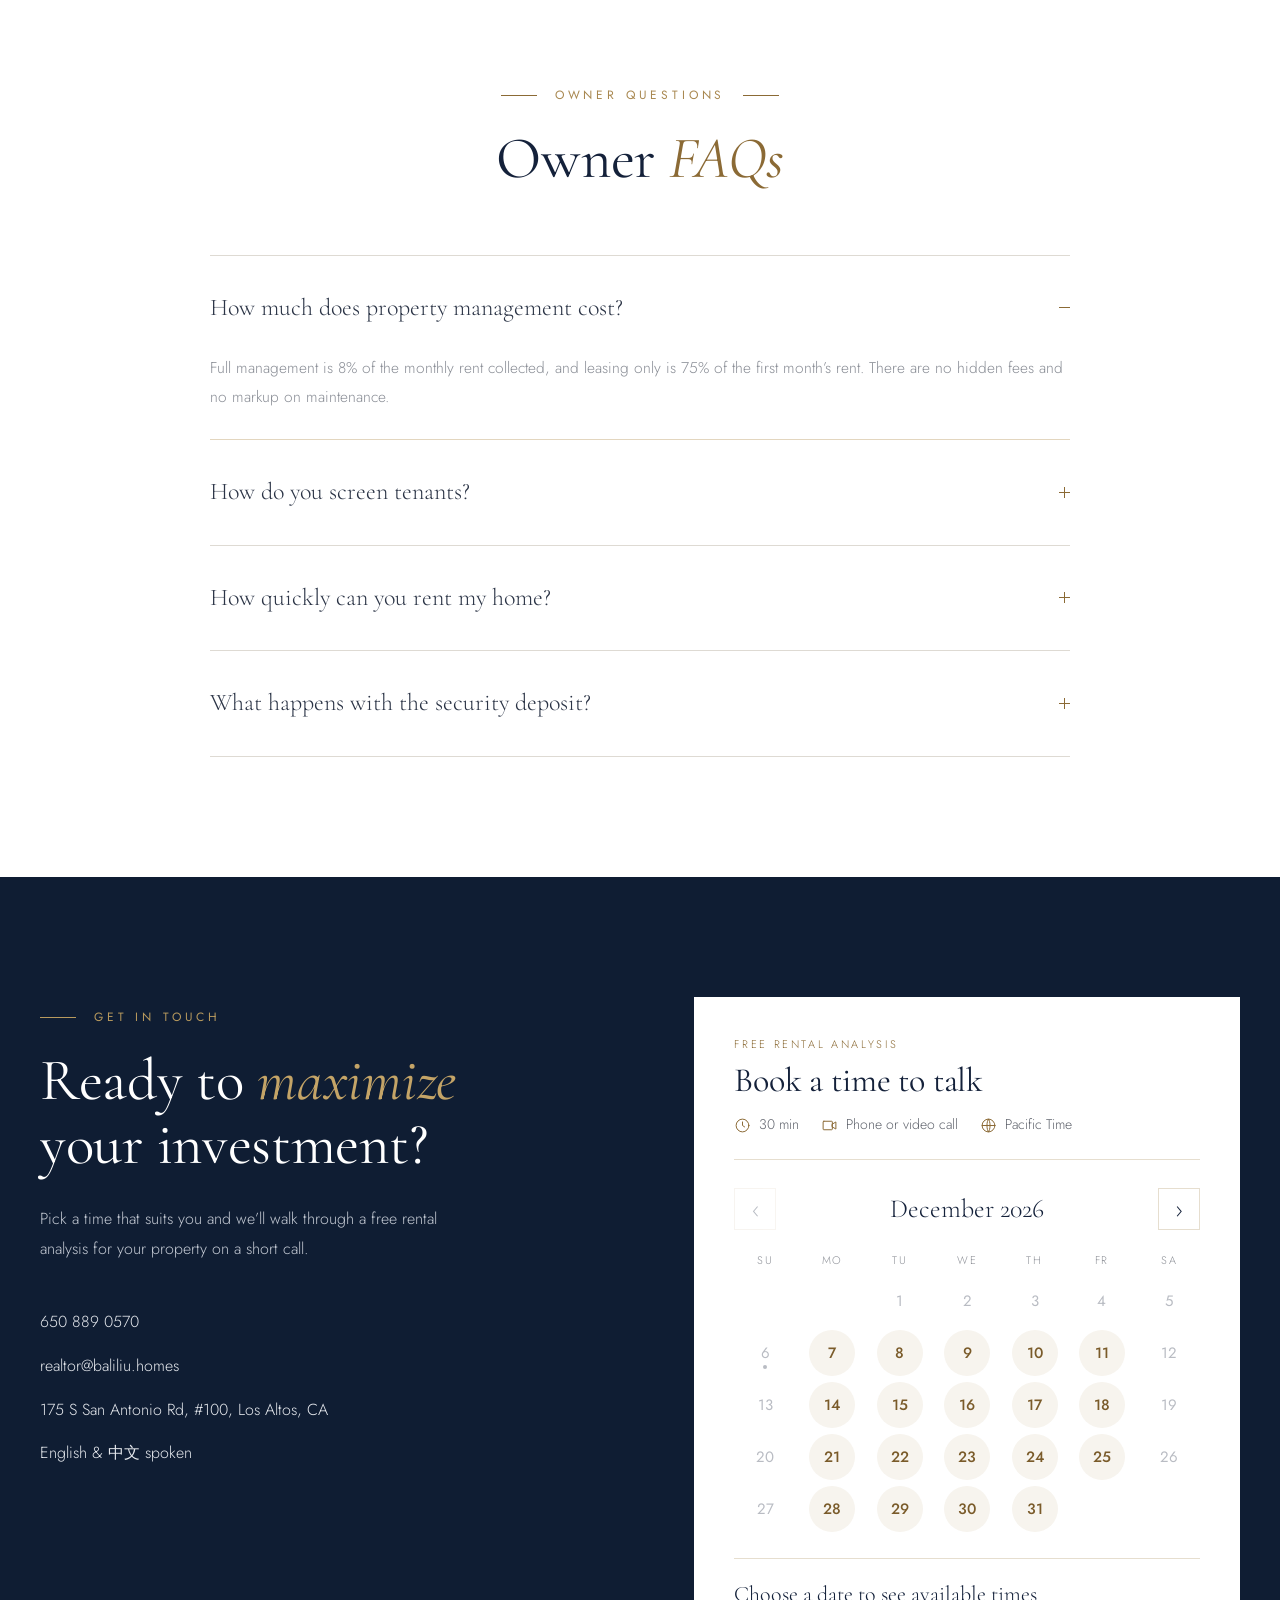
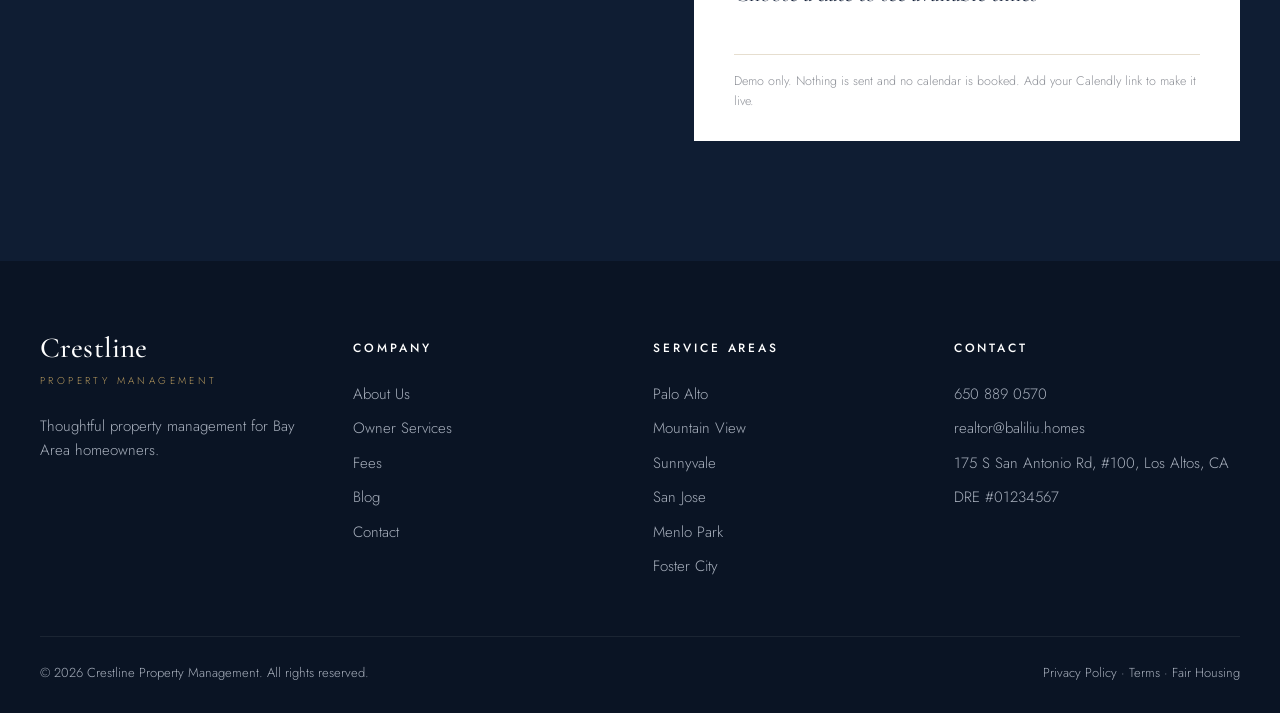
==== commit 57b2d331: "Add the four homepage photos and a single image list with file names and prompts - assets/images: ho" ====
--- a/index2.html
+++ b/index2.html
@@ -84,9 +84,7 @@
       <p class="cl-hero__lang" data-reveal style="--d:.75s"><span class="cl-hero__langtag">EN</span><span class="cl-hero__langtag">中文</span>English &amp; Mandarin support for local, out-of-state and overseas owners</p>
     </div>
     <div class="cl-hero__frame" data-reveal="fade" style="--d:.2s">
-      <div class="cl-ph cl-ph--dark" data-reveal="wipe" style="--d:.3s">
-        <div class="cl-ph__inner cl-parallax" data-speed="0.06"><svg><use href="#i-image"/></svg>Hero image · 1:1</div>
-      </div>
+      <div class="cl-ph cl-ph--dark" data-img="home-hero" data-reveal="wipe" style="--d:.3s"><!--img--><img class="cl-ph__img cl-ph__img--parallax cl-parallax" src="assets/images/home-hero.jpg" alt="Modern glass-walled home glowing at dusk beside a pool" style="object-position:74% 50%" data-speed="0.06" fetchpriority="high" decoding="async"><!--/img--></div>
       <div class="cl-hero__tag" data-reveal style="--d:.9s">Los Altos · Palo Alto · Mountain View</div>
     </div>
   </div>
@@ -118,7 +116,7 @@
 <section class="cl-section bg-cream cl-about" id="about">
   <div class="cl-container cl-split">
     <div class="cl-about__media" data-reveal="left">
-      <div class="cl-ph cl-zoom"><div class="cl-ph__inner"><svg><use href="#i-image"/></svg>About image · 9:8</div></div>
+      <div class="cl-ph cl-zoom" data-img="home-about"><!--img--><img class="cl-ph__img" src="assets/images/home-about.jpg" alt="Styled living room with a navy wall, brass mirror and mustard throw" style="object-position:50% 40%" loading="lazy" decoding="async"><!--/img--></div>
       <div class="cl-about__badge" data-reveal style="--d:.35s">
         <div class="cl-h">Los Altos</div>
         <span>Local, Boutique Team</span>
@@ -282,7 +280,7 @@
       <h2 class="cl-h cl-h2" data-reveal style="--d:.1s">Our core values,<br><em>your peace of mind.</em></h2>
       <div class="cl-rule" data-reveal style="--d:.2s"></div>
       <p class="cl-values__sub" data-reveal style="--d:.25s">Everything we do is built around you.</p>
-      <div class="cl-ph cl-zoom" data-reveal="wipe" style="--d:.2s"><div class="cl-ph__inner"><svg><use href="#i-image"/></svg>Values image · 17:10</div></div>
+      <div class="cl-ph cl-zoom" data-img="home-values" data-reveal="wipe" style="--d:.2s"><!--img--><img class="cl-ph__img" src="assets/images/home-values.jpg" alt="Modern two-storey home with a glass balcony among tall pines" loading="lazy" decoding="async"><!--/img--></div>
     </div>
     <div class="cl-values__grid">
       <div class="cl-value" data-reveal>
@@ -312,7 +310,7 @@
       <div class="cl-eyebrow" data-reveal>Getting Started</div>
       <h2 class="cl-h cl-h2" data-reveal style="--d:.1s">From first call<br>to <em>fully managed.</em></h2>
       <p class="cl-process__intro" data-reveal style="--d:.2s">Handing over your property should feel easy. Four calm, clear steps, and we take care of the rest.</p>
-      <div class="cl-ph cl-zoom" data-reveal="wipe" style="--d:.2s"><div class="cl-ph__inner"><svg><use href="#i-image"/></svg>Process image · 5:3</div></div>
+      <div class="cl-ph cl-zoom" data-img="home-process" data-reveal="wipe" style="--d:.2s"><!--img--><img class="cl-ph__img" src="assets/images/home-process.jpg" alt="Bright living room with cream sofas and a brick archway" loading="lazy" decoding="async"><!--/img--></div>
       <a href="#contact" class="cl-btn cl-btn--navy" data-reveal>Book a Free Consultation <span class="arr">→</span></a>
     </div>
     <div class="cl-timeline">
@@ -401,33 +399,33 @@
     </div>
     <div class="cl-areas cl-areas--6">
       <a href="palo-alto.html" class="cl-area cl-zoom" data-reveal>
-        <div class="cl-ph cl-ph--sm"><div class="cl-ph__inner"><svg><use href="#i-image"/></svg>Palo Alto · 4:3
-          <span class="cl-ph__prompt">Tree-lined street in Palo Alto's Professorville with historic Craftsman homes, mature oaks, soft morning light, editorial real-estate photography, photorealistic, no text</span></div></div>
+        <div class="cl-ph cl-ph--sm" data-img="city-palo-alto"><!--img--><div class="cl-ph__inner"><svg><use href="#i-image"/></svg>city-palo-alto.jpg · 4:3
+          <span class="cl-ph__prompt">Tree-lined street in Palo Alto's Professorville with historic Craftsman homes, mature oaks, soft morning light, editorial real-estate photography, photorealistic, no text</span></div><!--/img--></div>
         <div class="cl-area__row"><h3 class="cl-h cl-h3">Palo Alto</h3><span class="arr">→</span></div>
       </a>
       <a href="service-areas.html#cities" class="cl-area cl-zoom" data-reveal style="--d:.1s">
-        <div class="cl-ph cl-ph--sm"><div class="cl-ph__inner"><svg><use href="#i-image"/></svg>Mountain View · 4:3
-          <span class="cl-ph__prompt">Castro Street in downtown Mountain View at dusk, outdoor café tables, warm string lights, low-rise storefronts, editorial lifestyle photography, photorealistic, no legible signage</span></div></div>
+        <div class="cl-ph cl-ph--sm" data-img="city-mountain-view"><!--img--><div class="cl-ph__inner"><svg><use href="#i-image"/></svg>city-mountain-view.jpg · 4:3
+          <span class="cl-ph__prompt">Castro Street in downtown Mountain View at dusk, outdoor café tables, warm string lights, low-rise storefronts, editorial lifestyle photography, photorealistic, no legible signage</span></div><!--/img--></div>
         <div class="cl-area__row"><h3 class="cl-h cl-h3">Mountain View</h3><span class="arr">→</span></div>
       </a>
       <a href="service-areas.html#cities" class="cl-area cl-zoom" data-reveal style="--d:.2s">
-        <div class="cl-ph cl-ph--sm"><div class="cl-ph__inner"><svg><use href="#i-image"/></svg>Sunnyvale · 4:3
-          <span class="cl-ph__prompt">Bright mid-century ranch home in Sunnyvale's Cherry Chase neighborhood, manicured front yard, clear blue sky, late afternoon sun, editorial real-estate photography, photorealistic, no text</span></div></div>
+        <div class="cl-ph cl-ph--sm" data-img="city-sunnyvale"><!--img--><div class="cl-ph__inner"><svg><use href="#i-image"/></svg>city-sunnyvale.jpg · 4:3
+          <span class="cl-ph__prompt">Bright mid-century ranch home in Sunnyvale's Cherry Chase neighborhood, manicured front yard, clear blue sky, late afternoon sun, editorial real-estate photography, photorealistic, no text</span></div><!--/img--></div>
         <div class="cl-area__row"><h3 class="cl-h cl-h3">Sunnyvale</h3><span class="arr">→</span></div>
       </a>
       <a href="service-areas.html#cities" class="cl-area cl-zoom" data-reveal>
-        <div class="cl-ph cl-ph--sm"><div class="cl-ph__inner"><svg><use href="#i-image"/></svg>San Jose · 4:3
-          <span class="cl-ph__prompt">Charming Willow Glen bungalow in San Jose with a deep front porch and mature trees, golden-hour light, editorial real-estate photography, photorealistic, no text</span></div></div>
+        <div class="cl-ph cl-ph--sm" data-img="city-san-jose"><!--img--><div class="cl-ph__inner"><svg><use href="#i-image"/></svg>city-san-jose.jpg · 4:3
+          <span class="cl-ph__prompt">Charming Willow Glen bungalow in San Jose with a deep front porch and mature trees, golden-hour light, editorial real-estate photography, photorealistic, no text</span></div><!--/img--></div>
         <div class="cl-area__row"><h3 class="cl-h cl-h3">San Jose</h3><span class="arr">→</span></div>
       </a>
       <a href="service-areas.html#cities" class="cl-area cl-zoom" data-reveal style="--d:.1s">
-        <div class="cl-ph cl-ph--sm"><div class="cl-ph__inner"><svg><use href="#i-image"/></svg>Menlo Park · 4:3
-          <span class="cl-ph__prompt">Elegant shingle-style home in Menlo Park's Allied Arts neighborhood behind a low hedge and heritage oaks, dappled sunlight, editorial real-estate photography, photorealistic, no text</span></div></div>
+        <div class="cl-ph cl-ph--sm" data-img="city-menlo-park"><!--img--><div class="cl-ph__inner"><svg><use href="#i-image"/></svg>city-menlo-park.jpg · 4:3
+          <span class="cl-ph__prompt">Elegant shingle-style home in Menlo Park's Allied Arts neighborhood behind a low hedge and heritage oaks, dappled sunlight, editorial real-estate photography, photorealistic, no text</span></div><!--/img--></div>
         <div class="cl-area__row"><h3 class="cl-h cl-h3">Menlo Park</h3><span class="arr">→</span></div>
       </a>
       <a href="service-areas.html#cities" class="cl-area cl-zoom" data-reveal style="--d:.2s">
-        <div class="cl-ph cl-ph--sm"><div class="cl-ph__inner"><svg><use href="#i-image"/></svg>Foster City · 4:3
-          <span class="cl-ph__prompt">Waterfront townhomes along a calm Foster City lagoon with small boats docked, reflections on the water, soft evening light, editorial real-estate photography, photorealistic, no text</span></div></div>
+        <div class="cl-ph cl-ph--sm" data-img="city-foster-city"><!--img--><div class="cl-ph__inner"><svg><use href="#i-image"/></svg>city-foster-city.jpg · 4:3
+          <span class="cl-ph__prompt">Waterfront townhomes along a calm Foster City lagoon with small boats docked, reflections on the water, soft evening light, editorial real-estate photography, photorealistic, no text</span></div><!--/img--></div>
         <div class="cl-area__row"><h3 class="cl-h cl-h3">Foster City</h3><span class="arr">→</span></div>
       </a>
     </div>
@@ -474,19 +472,22 @@
     </div>
     <div class="cl-posts">
       <a href="#" class="cl-post cl-zoom" data-reveal>
-        <div class="cl-ph"><div class="cl-ph__inner"><svg><use href="#i-image"/></svg>Featured image</div></div>
+        <div class="cl-ph" data-img="blog-tenant-risk"><!--img--><div class="cl-ph__inner"><svg><use href="#i-image"/></svg>blog-tenant-risk.jpg · 3:2
+          <span class="cl-ph__prompt">A rental application checklist on a clean desk with reading glasses, a pen and a laptop showing a blurred report, soft window light, shallow depth of field, form text blurred and unreadable, editorial real-estate photography, photorealistic, natural light, Bay Area California setting, no text, no logos, no watermark, no visible faces</span></div><!--/img--></div>
         <div class="cl-post__meta">Tenant Risk · Sep 18, 2026</div>
         <h3 class="cl-h cl-h3">5 warning signs of a bad tenant, and how to spot them early</h3>
         <p>From gaps in rental history to rushed move-in dates, here is what our screening looks for.</p>
       </a>
       <a href="#" class="cl-post cl-zoom" data-reveal style="--d:.12s">
-        <div class="cl-ph"><div class="cl-ph__inner"><svg><use href="#i-image"/></svg>Featured image</div></div>
+        <div class="cl-ph" data-img="blog-owner-tips"><!--img--><div class="cl-ph__inner"><svg><use href="#i-image"/></svg>blog-owner-tips.jpg · 3:2
+          <span class="cl-ph__prompt">Bright freshly refreshed living room in a Bay Area home, new light-grey paint, a few paint swatches and a small roller tray in the foreground, hardwood floors, large window, soft daylight, editorial real-estate photography, photorealistic, natural light, Bay Area California setting, no text, no logos, no watermark, no visible faces</span></div><!--/img--></div>
         <div class="cl-post__meta">Owner Tips · Sep 4, 2026</div>
         <h3 class="cl-h cl-h3">How to prepare your home for a higher rent</h3>
         <p>Small, smart upgrades that help Bay Area rentals lease faster and earn more.</p>
       </a>
       <a href="#" class="cl-post cl-zoom" data-reveal style="--d:.24s">
-        <div class="cl-ph"><div class="cl-ph__inner"><svg><use href="#i-image"/></svg>Featured image</div></div>
+        <div class="cl-ph" data-img="blog-market-update"><!--img--><div class="cl-ph__inner"><svg><use href="#i-image"/></svg>blog-market-update.jpg · 3:2
+          <span class="cl-ph__prompt">Quiet Bay Area residential street in early autumn, golden and orange leaves on the trees and sidewalk, tidy single-family homes with porches, soft late-afternoon light, editorial real-estate photography, photorealistic, natural light, Bay Area California setting, no text, no logos, no watermark, no visible faces</span></div><!--/img--></div>
         <div class="cl-post__meta">Local Market · Aug 21, 2026</div>
         <h3 class="cl-h cl-h3">Bay Area rental market update: fall 2026</h3>
         <p>Where rents are heading in Los Altos, Palo Alto and nearby cities this season.</p>
--- a/assets/css/style.css
+++ b/assets/css/style.css
@@ -861,6 +861,11 @@
 @media (max-width: 420px) {
   .cl-slots__grid { grid-template-columns: 1fr 1fr; }
 }
+
+/* Photos placed into image slots (see data/images.js) */
+.cl-ph__img { position: absolute; inset: 0; width: 100%; height: 100%; object-fit: cover; display: block; transition: transform 1.2s var(--ease); }
+.cl-ph__img--parallax { inset: -8% 0; height: 116%; transition: none; }
+.cl-zoom:hover .cl-ph__img { transform: scale(1.06); }
 
 /* ==========================================================================
    Motion
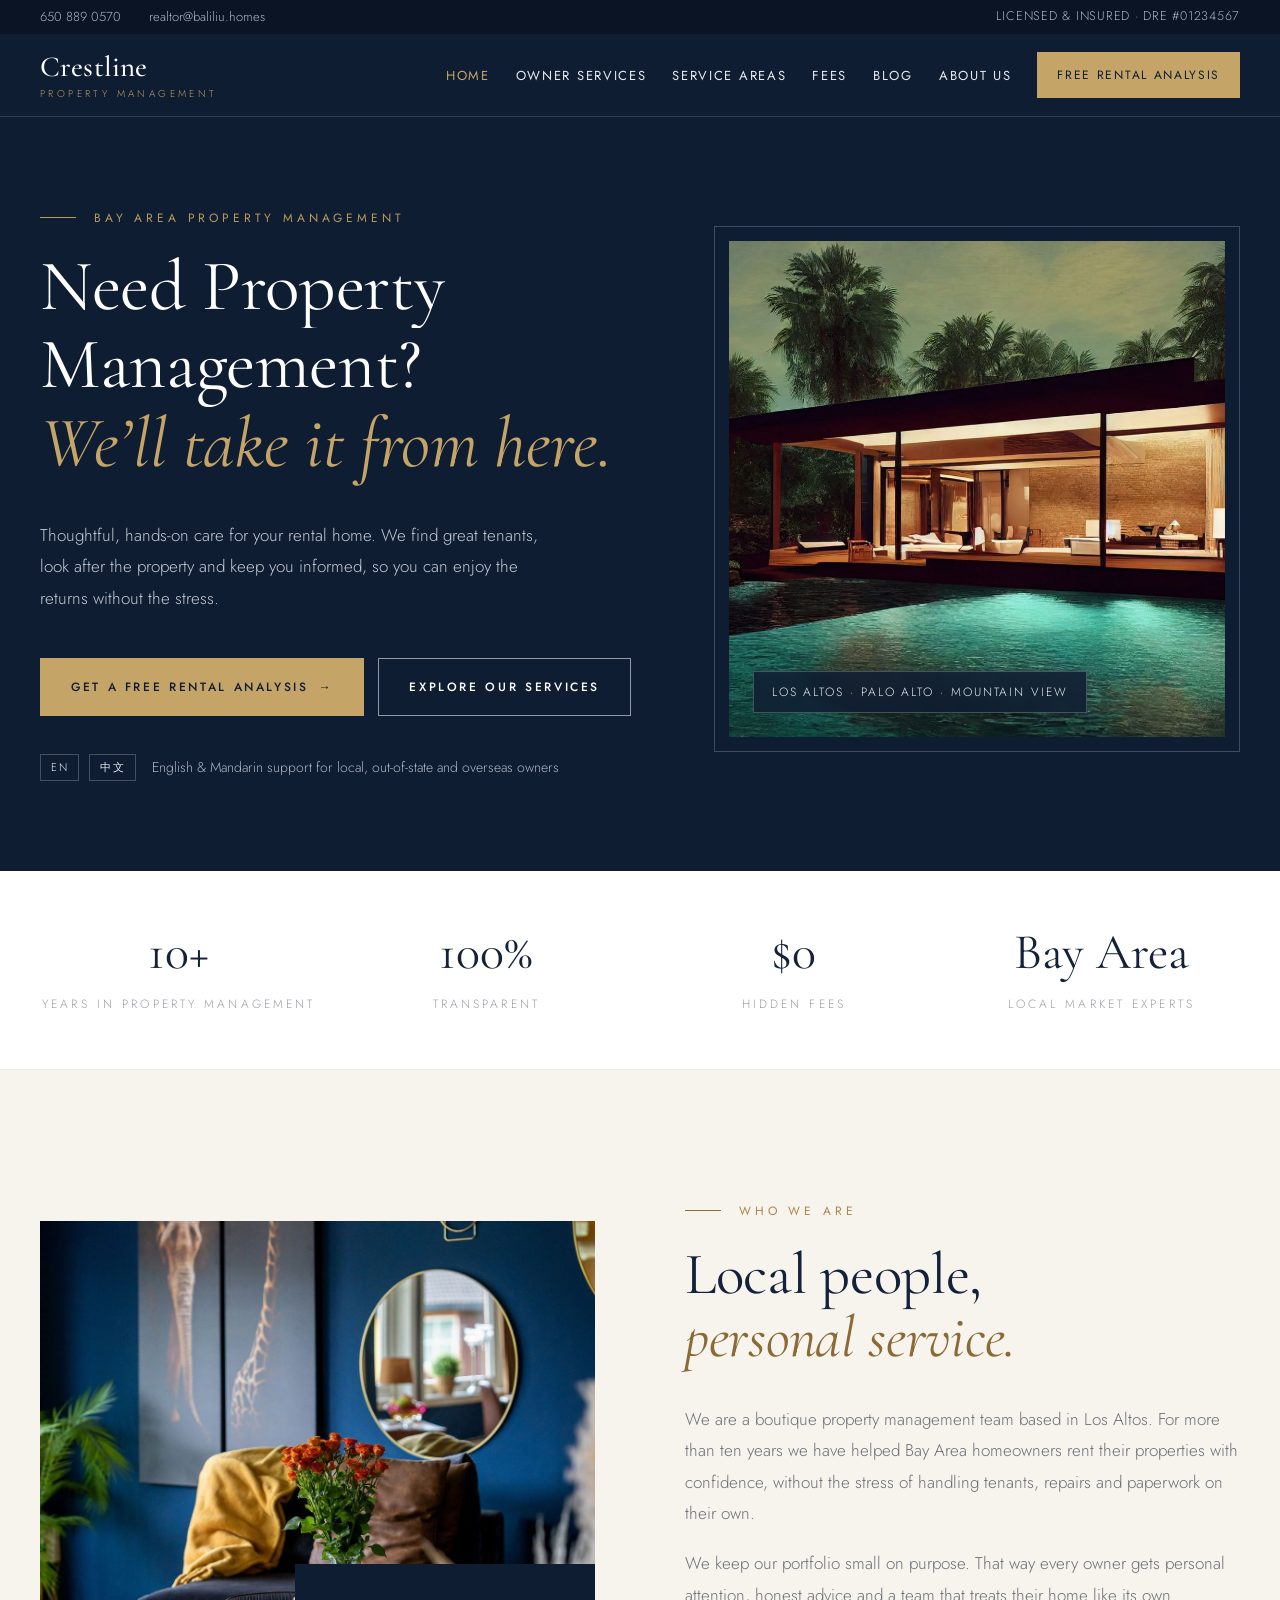
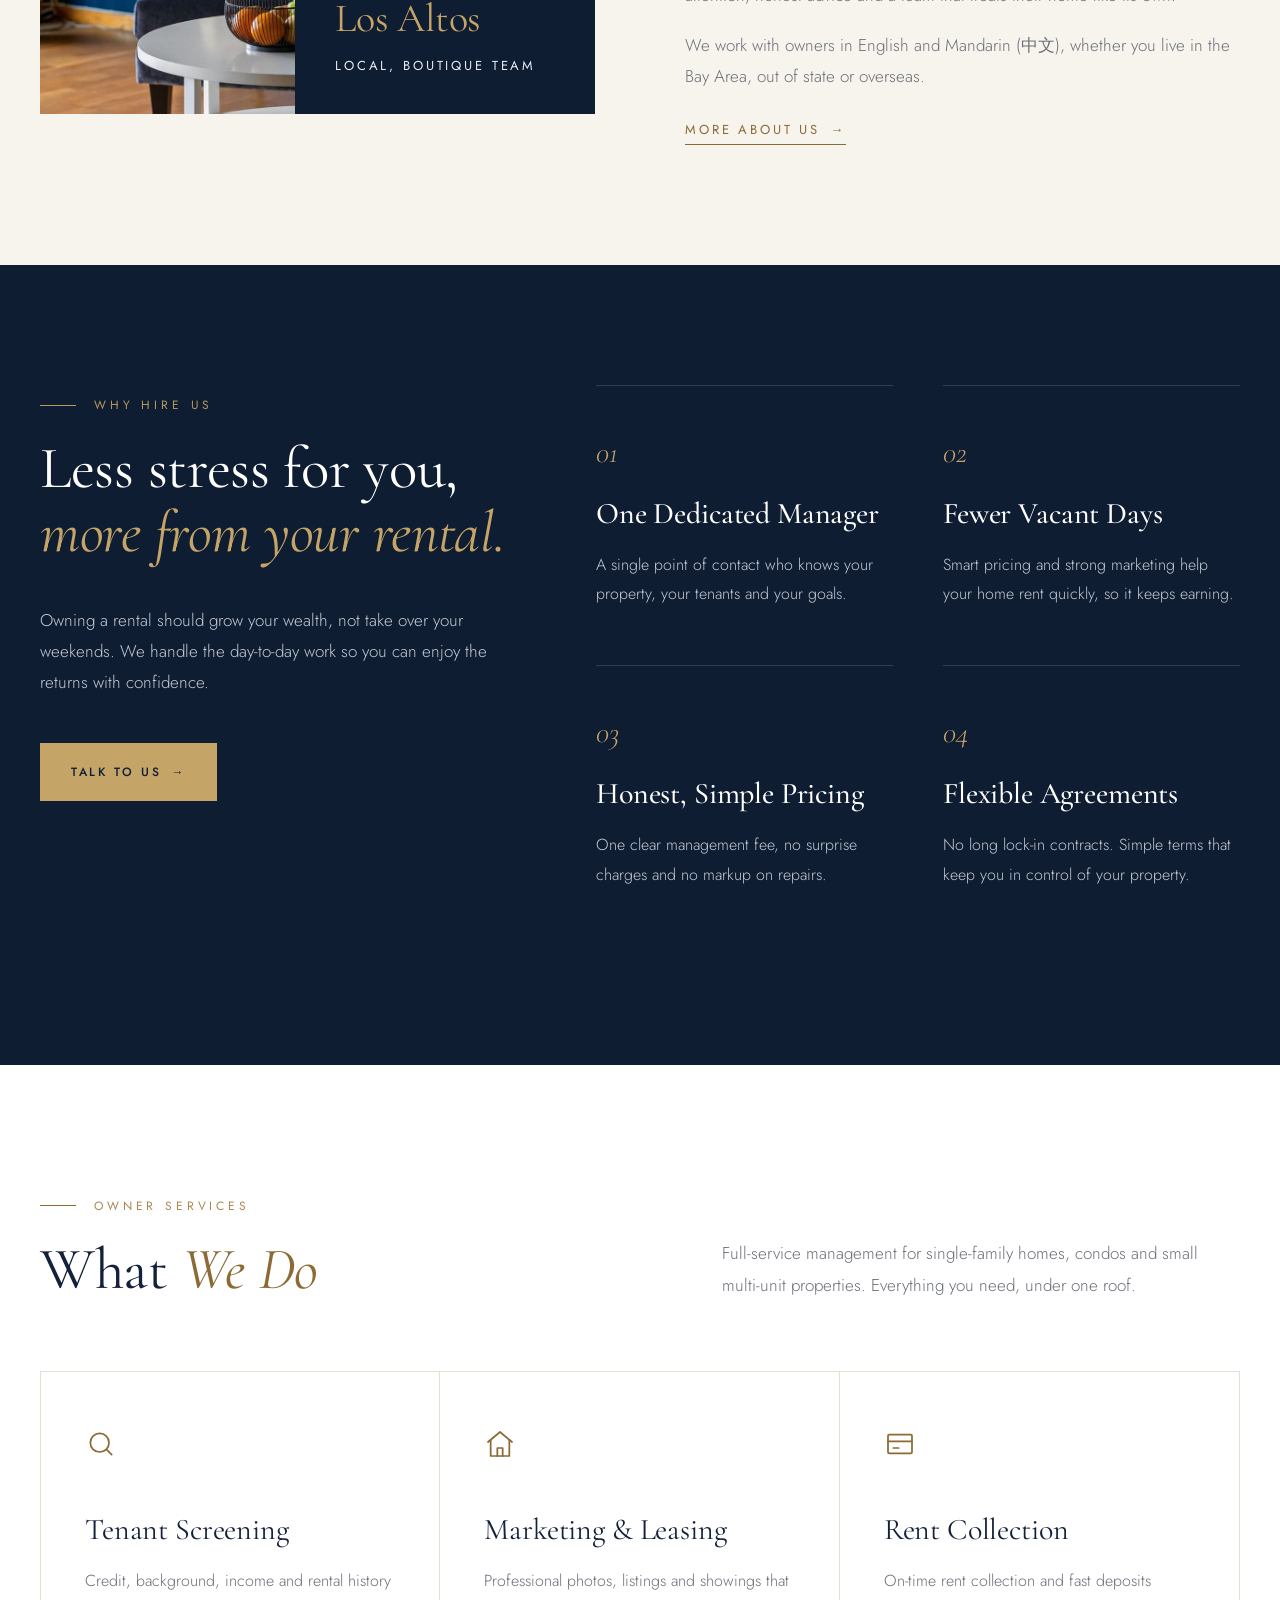
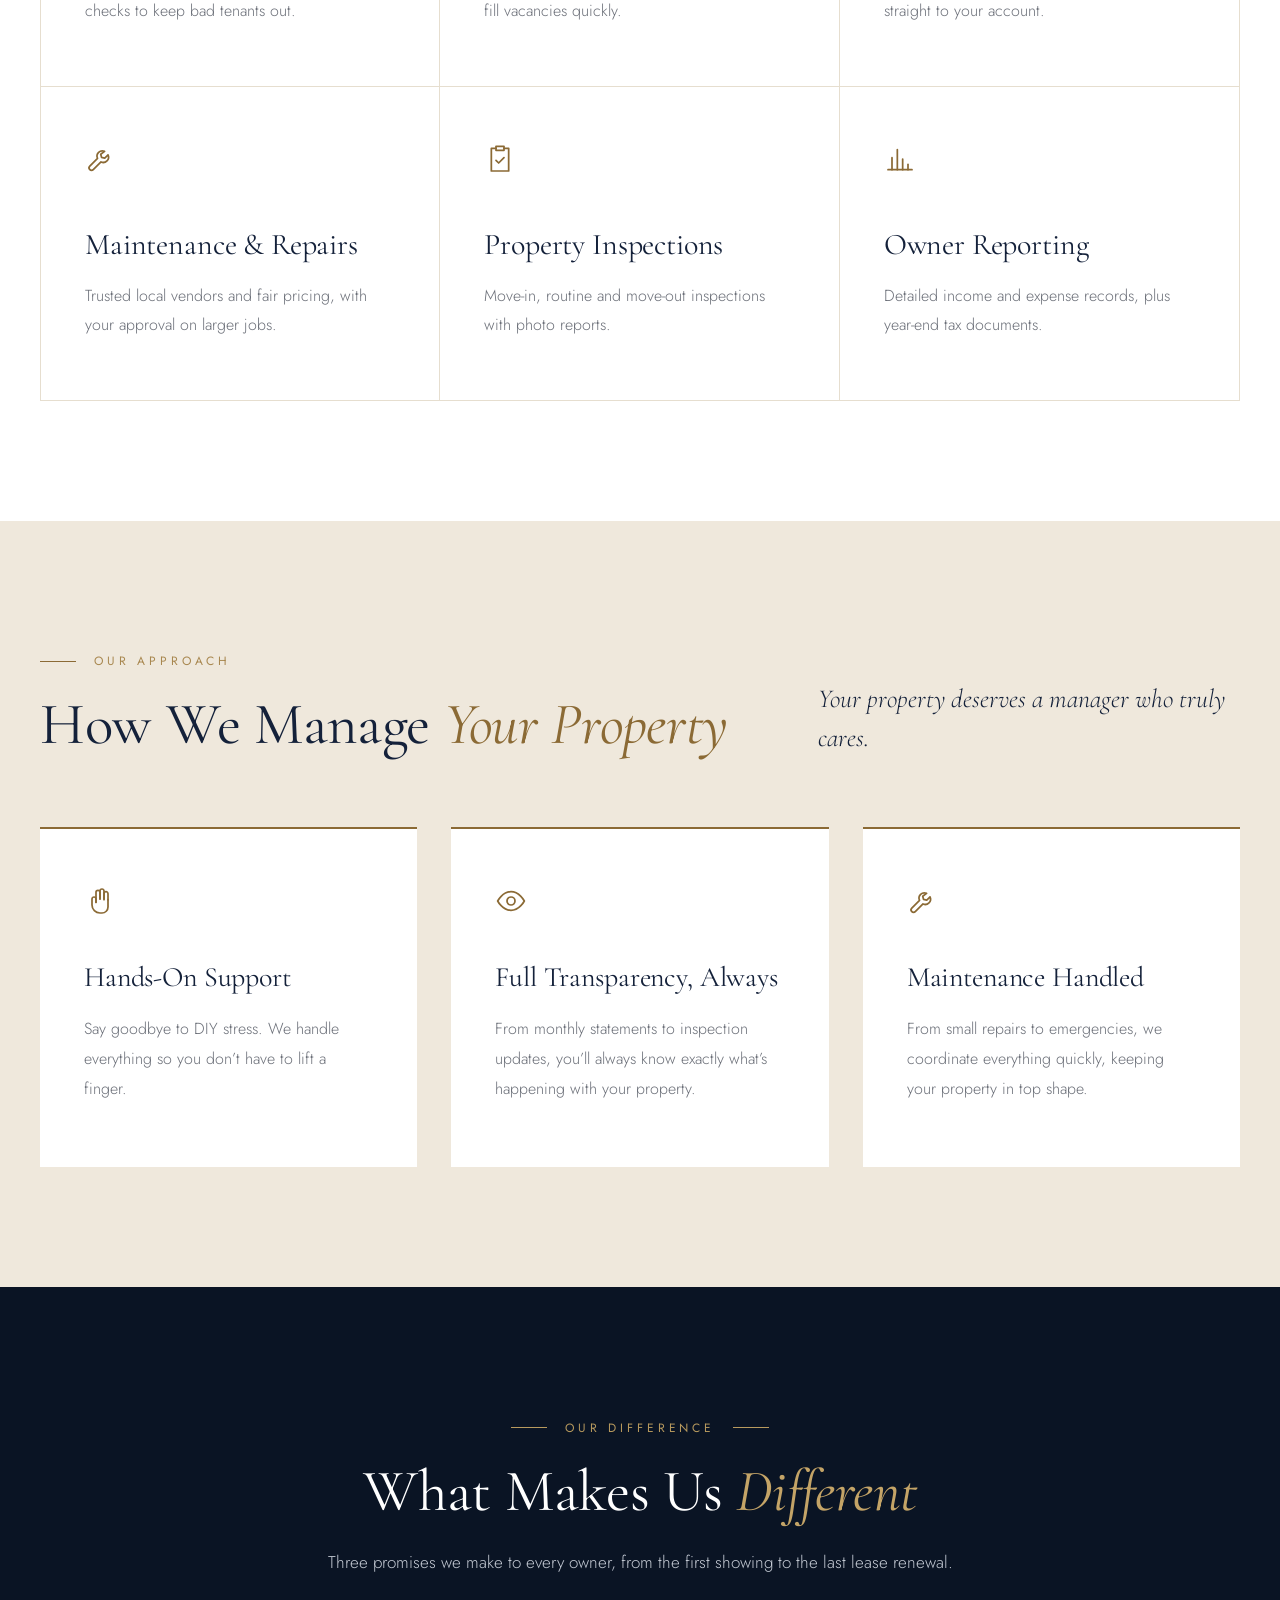
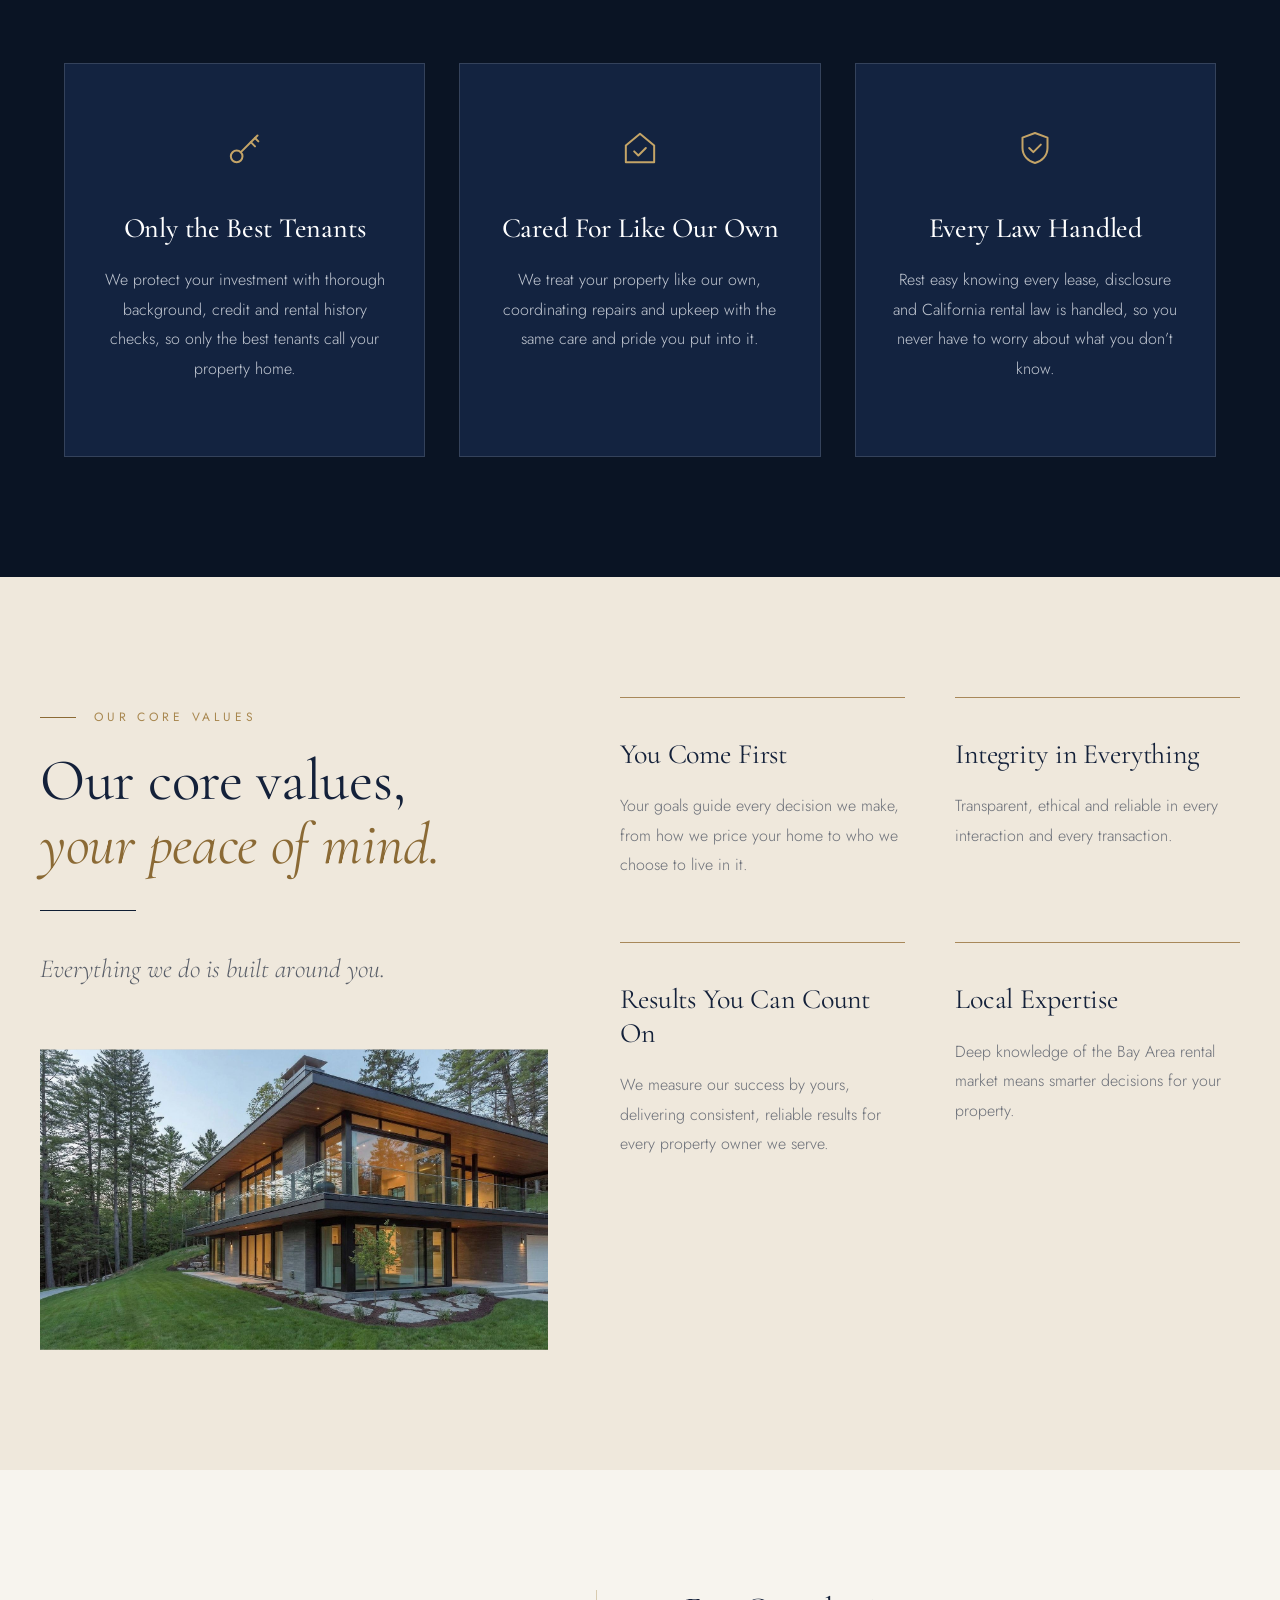
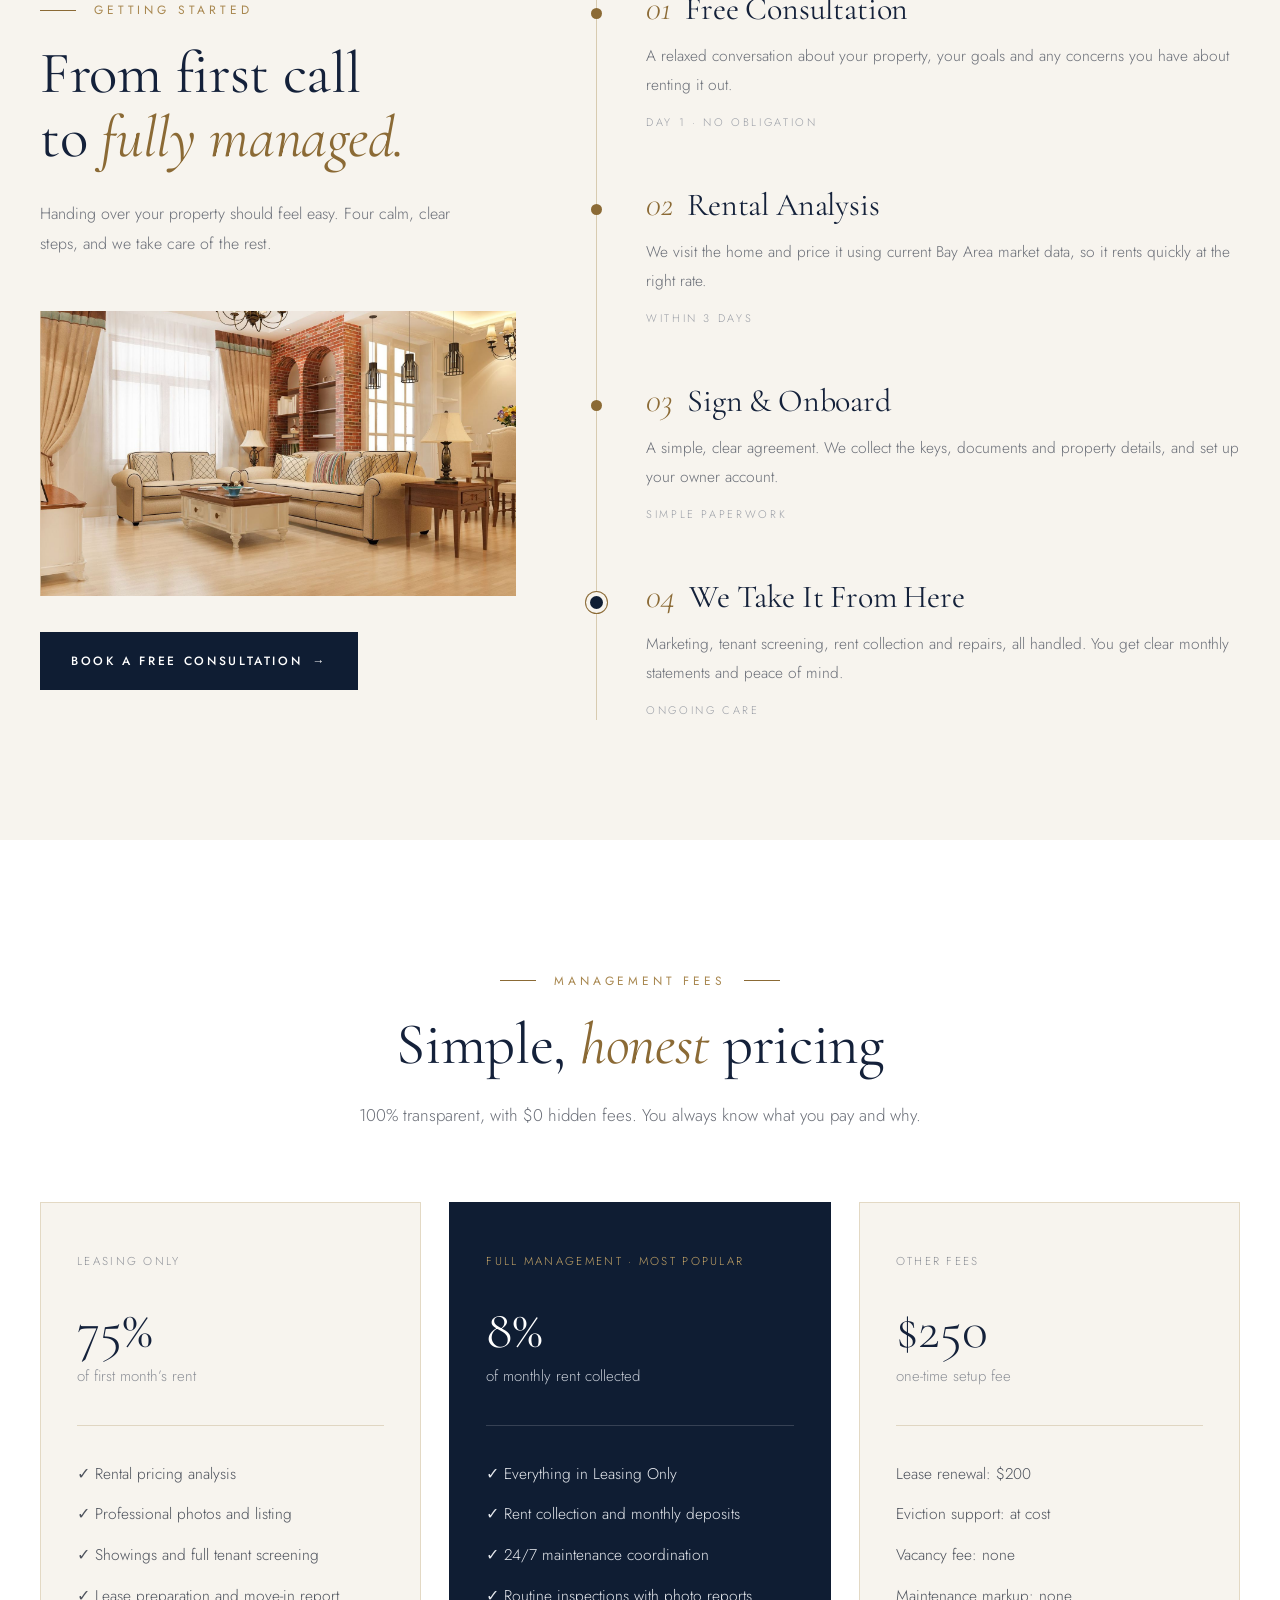
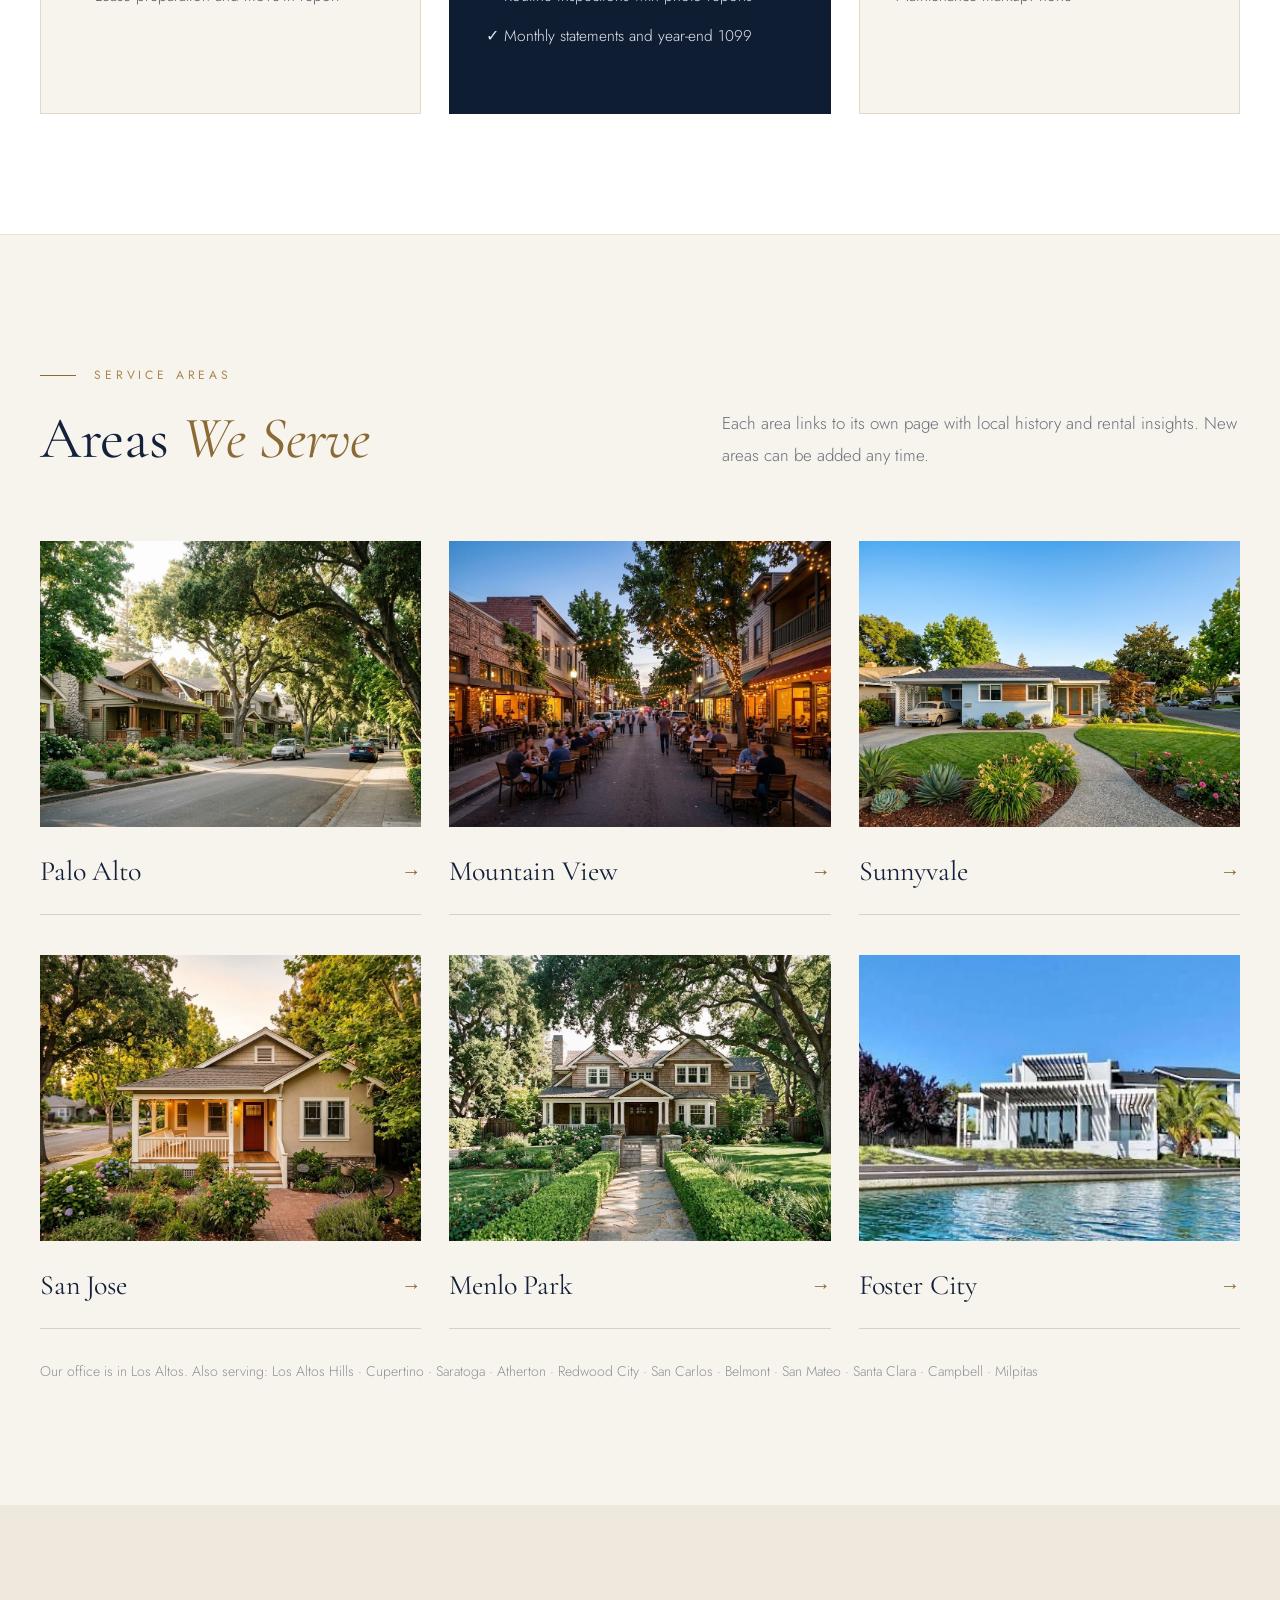
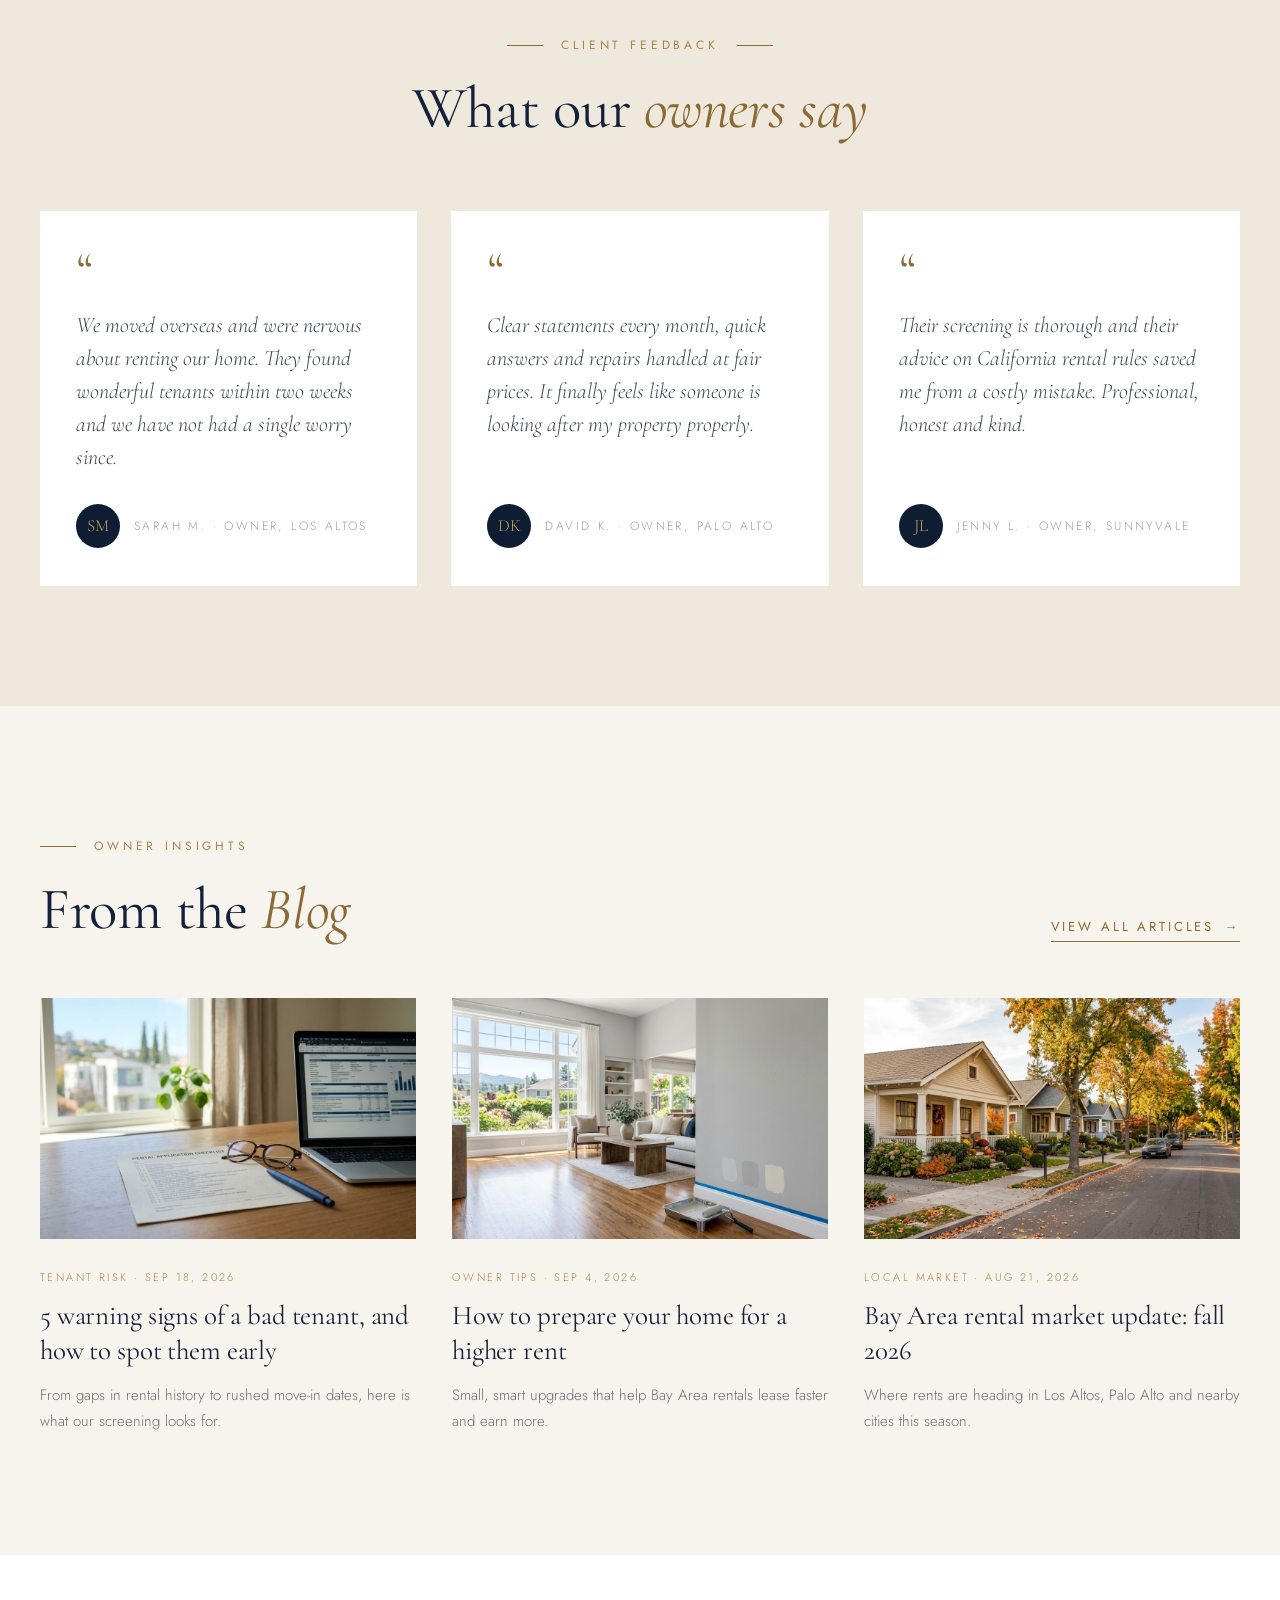
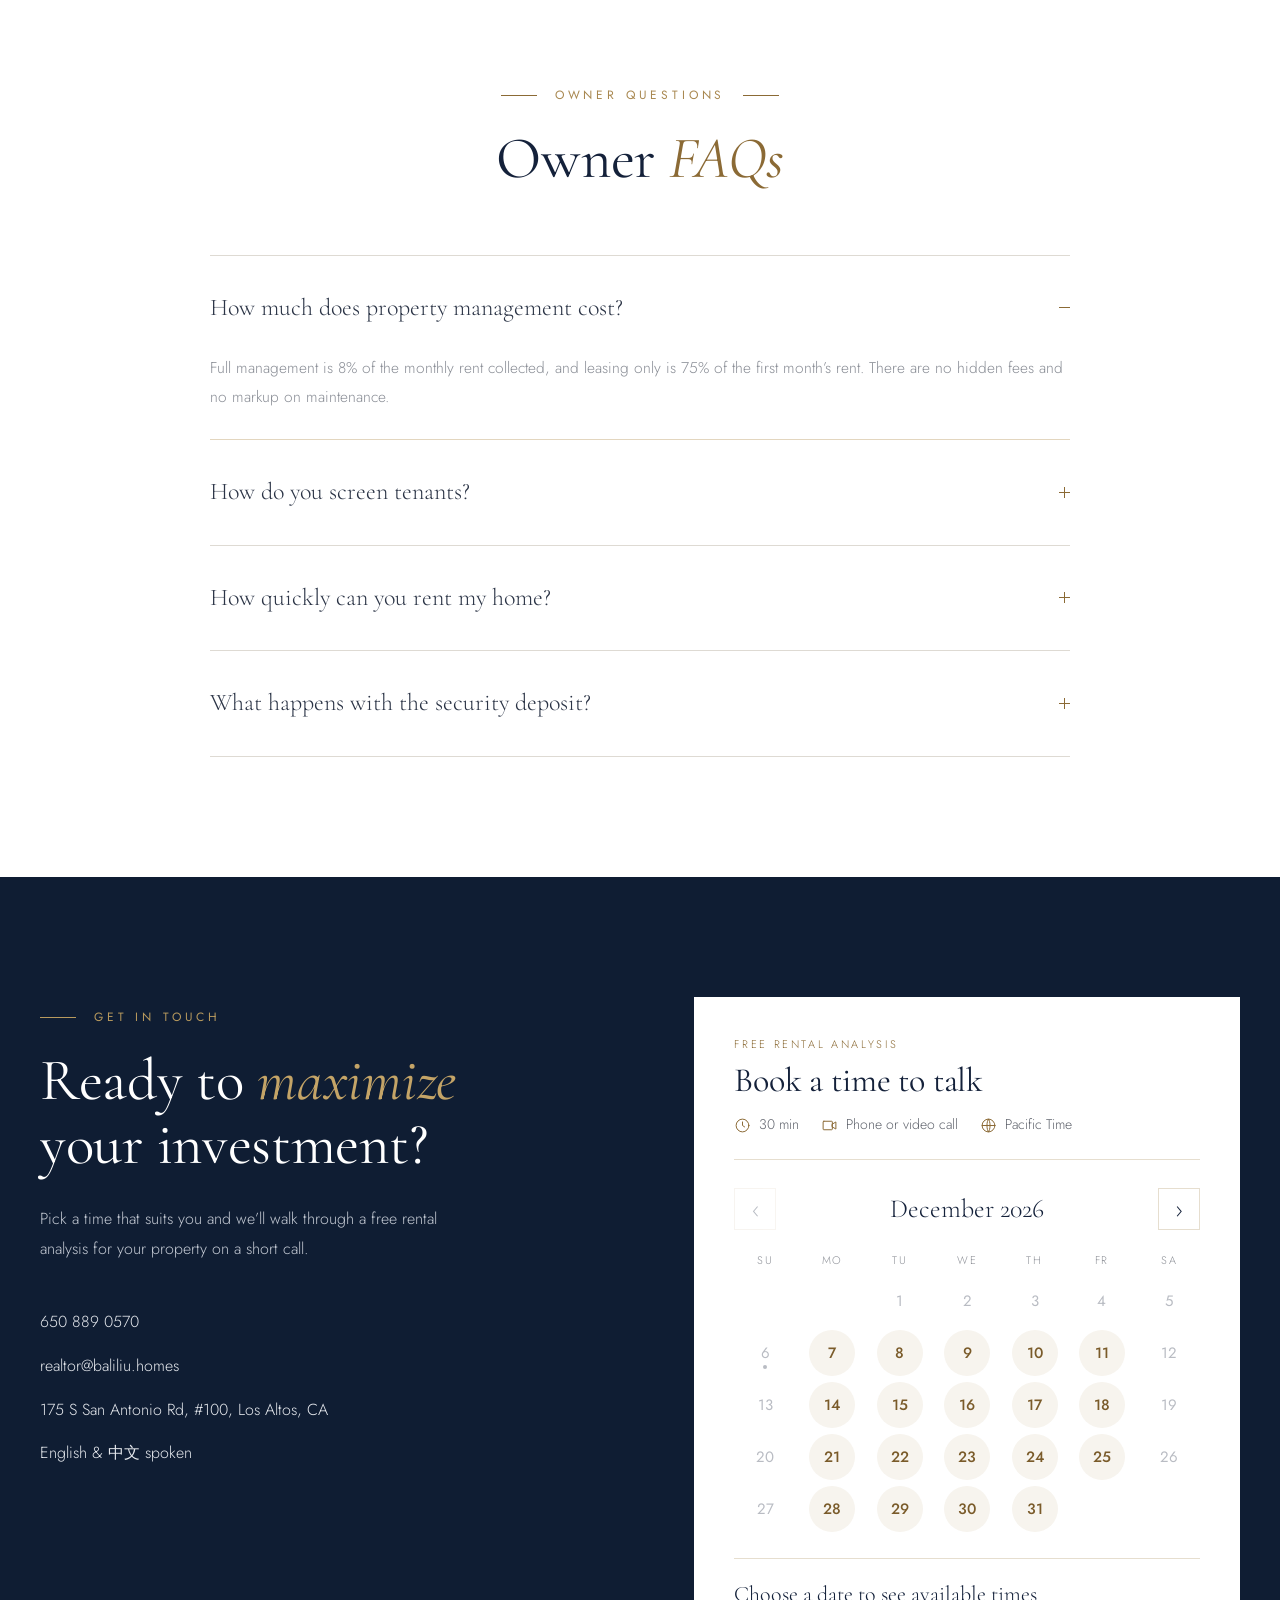
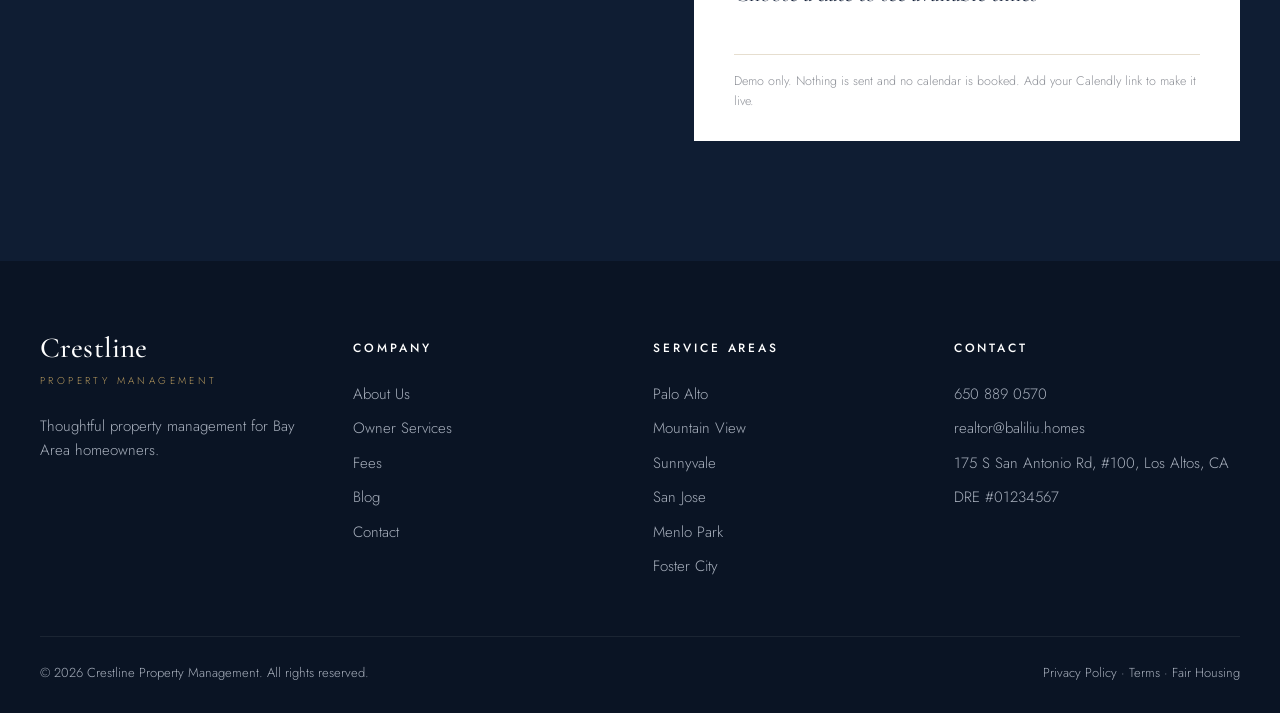
==== commit 9f499561: "Add all 18 client images and fix images staying hidden on scroll - assets/images: 18 photos saved un" ====
--- a/index2.html
+++ b/index2.html
@@ -8,7 +8,7 @@
   <link rel="preconnect" href="https://fonts.googleapis.com">
   <link rel="preconnect" href="https://fonts.gstatic.com" crossorigin>
   <link href="https://fonts.googleapis.com/css2?family=Cormorant+Garamond:ital,wght@0,400;0,500;1,400;1,500&family=Jost:wght@300;400;500&display=swap" rel="stylesheet">
-  <link rel="stylesheet" href="assets/css/style.css">
+  <link rel="stylesheet" href="assets/css/style.css?v=dda802c1">
   <script>document.documentElement.classList.add('js');</script>
 </head>
 <body>
@@ -399,33 +399,27 @@
     </div>
     <div class="cl-areas cl-areas--6">
       <a href="palo-alto.html" class="cl-area cl-zoom" data-reveal>
-        <div class="cl-ph cl-ph--sm" data-img="city-palo-alto"><!--img--><div class="cl-ph__inner"><svg><use href="#i-image"/></svg>city-palo-alto.jpg · 4:3
-          <span class="cl-ph__prompt">Tree-lined street in Palo Alto's Professorville with historic Craftsman homes, mature oaks, soft morning light, editorial real-estate photography, photorealistic, no text</span></div><!--/img--></div>
+        <div class="cl-ph cl-ph--sm" data-img="city-palo-alto"><!--img--><img class="cl-ph__img" src="assets/images/city-palo-alto.jpg" alt="Palo Alto rental home" loading="lazy" decoding="async"><!--/img--></div>
         <div class="cl-area__row"><h3 class="cl-h cl-h3">Palo Alto</h3><span class="arr">→</span></div>
       </a>
       <a href="service-areas.html#cities" class="cl-area cl-zoom" data-reveal style="--d:.1s">
-        <div class="cl-ph cl-ph--sm" data-img="city-mountain-view"><!--img--><div class="cl-ph__inner"><svg><use href="#i-image"/></svg>city-mountain-view.jpg · 4:3
-          <span class="cl-ph__prompt">Castro Street in downtown Mountain View at dusk, outdoor café tables, warm string lights, low-rise storefronts, editorial lifestyle photography, photorealistic, no legible signage</span></div><!--/img--></div>
+        <div class="cl-ph cl-ph--sm" data-img="city-mountain-view"><!--img--><img class="cl-ph__img" src="assets/images/city-mountain-view.jpg" alt="Mountain View rental home" loading="lazy" decoding="async"><!--/img--></div>
         <div class="cl-area__row"><h3 class="cl-h cl-h3">Mountain View</h3><span class="arr">→</span></div>
       </a>
       <a href="service-areas.html#cities" class="cl-area cl-zoom" data-reveal style="--d:.2s">
-        <div class="cl-ph cl-ph--sm" data-img="city-sunnyvale"><!--img--><div class="cl-ph__inner"><svg><use href="#i-image"/></svg>city-sunnyvale.jpg · 4:3
-          <span class="cl-ph__prompt">Bright mid-century ranch home in Sunnyvale's Cherry Chase neighborhood, manicured front yard, clear blue sky, late afternoon sun, editorial real-estate photography, photorealistic, no text</span></div><!--/img--></div>
+        <div class="cl-ph cl-ph--sm" data-img="city-sunnyvale"><!--img--><img class="cl-ph__img" src="assets/images/city-sunnyvale.jpg" alt="Sunnyvale rental home" loading="lazy" decoding="async"><!--/img--></div>
         <div class="cl-area__row"><h3 class="cl-h cl-h3">Sunnyvale</h3><span class="arr">→</span></div>
       </a>
       <a href="service-areas.html#cities" class="cl-area cl-zoom" data-reveal>
-        <div class="cl-ph cl-ph--sm" data-img="city-san-jose"><!--img--><div class="cl-ph__inner"><svg><use href="#i-image"/></svg>city-san-jose.jpg · 4:3
-          <span class="cl-ph__prompt">Charming Willow Glen bungalow in San Jose with a deep front porch and mature trees, golden-hour light, editorial real-estate photography, photorealistic, no text</span></div><!--/img--></div>
+        <div class="cl-ph cl-ph--sm" data-img="city-san-jose"><!--img--><img class="cl-ph__img" src="assets/images/city-san-jose.jpg" alt="San Jose rental home" loading="lazy" decoding="async"><!--/img--></div>
         <div class="cl-area__row"><h3 class="cl-h cl-h3">San Jose</h3><span class="arr">→</span></div>
       </a>
       <a href="service-areas.html#cities" class="cl-area cl-zoom" data-reveal style="--d:.1s">
-        <div class="cl-ph cl-ph--sm" data-img="city-menlo-park"><!--img--><div class="cl-ph__inner"><svg><use href="#i-image"/></svg>city-menlo-park.jpg · 4:3
-          <span class="cl-ph__prompt">Elegant shingle-style home in Menlo Park's Allied Arts neighborhood behind a low hedge and heritage oaks, dappled sunlight, editorial real-estate photography, photorealistic, no text</span></div><!--/img--></div>
+        <div class="cl-ph cl-ph--sm" data-img="city-menlo-park"><!--img--><img class="cl-ph__img" src="assets/images/city-menlo-park.jpg" alt="Menlo Park rental home" loading="lazy" decoding="async"><!--/img--></div>
         <div class="cl-area__row"><h3 class="cl-h cl-h3">Menlo Park</h3><span class="arr">→</span></div>
       </a>
       <a href="service-areas.html#cities" class="cl-area cl-zoom" data-reveal style="--d:.2s">
-        <div class="cl-ph cl-ph--sm" data-img="city-foster-city"><!--img--><div class="cl-ph__inner"><svg><use href="#i-image"/></svg>city-foster-city.jpg · 4:3
-          <span class="cl-ph__prompt">Waterfront townhomes along a calm Foster City lagoon with small boats docked, reflections on the water, soft evening light, editorial real-estate photography, photorealistic, no text</span></div><!--/img--></div>
+        <div class="cl-ph cl-ph--sm" data-img="city-foster-city"><!--img--><img class="cl-ph__img" src="assets/images/city-foster-city.jpg" alt="Foster City rental home" loading="lazy" decoding="async"><!--/img--></div>
         <div class="cl-area__row"><h3 class="cl-h cl-h3">Foster City</h3><span class="arr">→</span></div>
       </a>
     </div>
@@ -472,22 +466,19 @@
     </div>
     <div class="cl-posts">
       <a href="#" class="cl-post cl-zoom" data-reveal>
-        <div class="cl-ph" data-img="blog-tenant-risk"><!--img--><div class="cl-ph__inner"><svg><use href="#i-image"/></svg>blog-tenant-risk.jpg · 3:2
-          <span class="cl-ph__prompt">A rental application checklist on a clean desk with reading glasses, a pen and a laptop showing a blurred report, soft window light, shallow depth of field, form text blurred and unreadable, editorial real-estate photography, photorealistic, natural light, Bay Area California setting, no text, no logos, no watermark, no visible faces</span></div><!--/img--></div>
+        <div class="cl-ph" data-img="blog-tenant-risk"><!--img--><img class="cl-ph__img" src="assets/images/blog-tenant-risk.jpg" alt="Rental application paperwork with reading glasses and a pen on a desk" loading="lazy" decoding="async"><!--/img--></div>
         <div class="cl-post__meta">Tenant Risk · Sep 18, 2026</div>
         <h3 class="cl-h cl-h3">5 warning signs of a bad tenant, and how to spot them early</h3>
         <p>From gaps in rental history to rushed move-in dates, here is what our screening looks for.</p>
       </a>
       <a href="#" class="cl-post cl-zoom" data-reveal style="--d:.12s">
-        <div class="cl-ph" data-img="blog-owner-tips"><!--img--><div class="cl-ph__inner"><svg><use href="#i-image"/></svg>blog-owner-tips.jpg · 3:2
-          <span class="cl-ph__prompt">Bright freshly refreshed living room in a Bay Area home, new light-grey paint, a few paint swatches and a small roller tray in the foreground, hardwood floors, large window, soft daylight, editorial real-estate photography, photorealistic, natural light, Bay Area California setting, no text, no logos, no watermark, no visible faces</span></div><!--/img--></div>
+        <div class="cl-ph" data-img="blog-owner-tips"><!--img--><img class="cl-ph__img" src="assets/images/blog-owner-tips.jpg" alt="Freshly painted living room with paint swatches and a roller tray" loading="lazy" decoding="async"><!--/img--></div>
         <div class="cl-post__meta">Owner Tips · Sep 4, 2026</div>
         <h3 class="cl-h cl-h3">How to prepare your home for a higher rent</h3>
         <p>Small, smart upgrades that help Bay Area rentals lease faster and earn more.</p>
       </a>
       <a href="#" class="cl-post cl-zoom" data-reveal style="--d:.24s">
-        <div class="cl-ph" data-img="blog-market-update"><!--img--><div class="cl-ph__inner"><svg><use href="#i-image"/></svg>blog-market-update.jpg · 3:2
-          <span class="cl-ph__prompt">Quiet Bay Area residential street in early autumn, golden and orange leaves on the trees and sidewalk, tidy single-family homes with porches, soft late-afternoon light, editorial real-estate photography, photorealistic, natural light, Bay Area California setting, no text, no logos, no watermark, no visible faces</span></div><!--/img--></div>
+        <div class="cl-ph" data-img="blog-market-update"><!--img--><img class="cl-ph__img" src="assets/images/blog-market-update.jpg" alt="Quiet Bay Area street in autumn with tidy single-family homes" loading="lazy" decoding="async"><!--/img--></div>
         <div class="cl-post__meta">Local Market · Aug 21, 2026</div>
         <h3 class="cl-h cl-h3">Bay Area rental market update: fall 2026</h3>
         <p>Where rents are heading in Los Altos, Palo Alto and nearby cities this season.</p>
@@ -598,7 +589,7 @@
   // To go live, paste your Calendly link here. The demo is then replaced by Calendly's real widget:
   // window.CRESTLINE_CALENDLY_URL = 'https://calendly.com/your-name/free-rental-analysis';
 </script>
-<script src="assets/js/booking.js"></script>
-<script src="assets/js/main.js"></script>
+<script src="assets/js/booking.js?v=ab2da915"></script>
+<script src="assets/js/main.js?v=98c8e86f"></script>
 </body>
 </html>
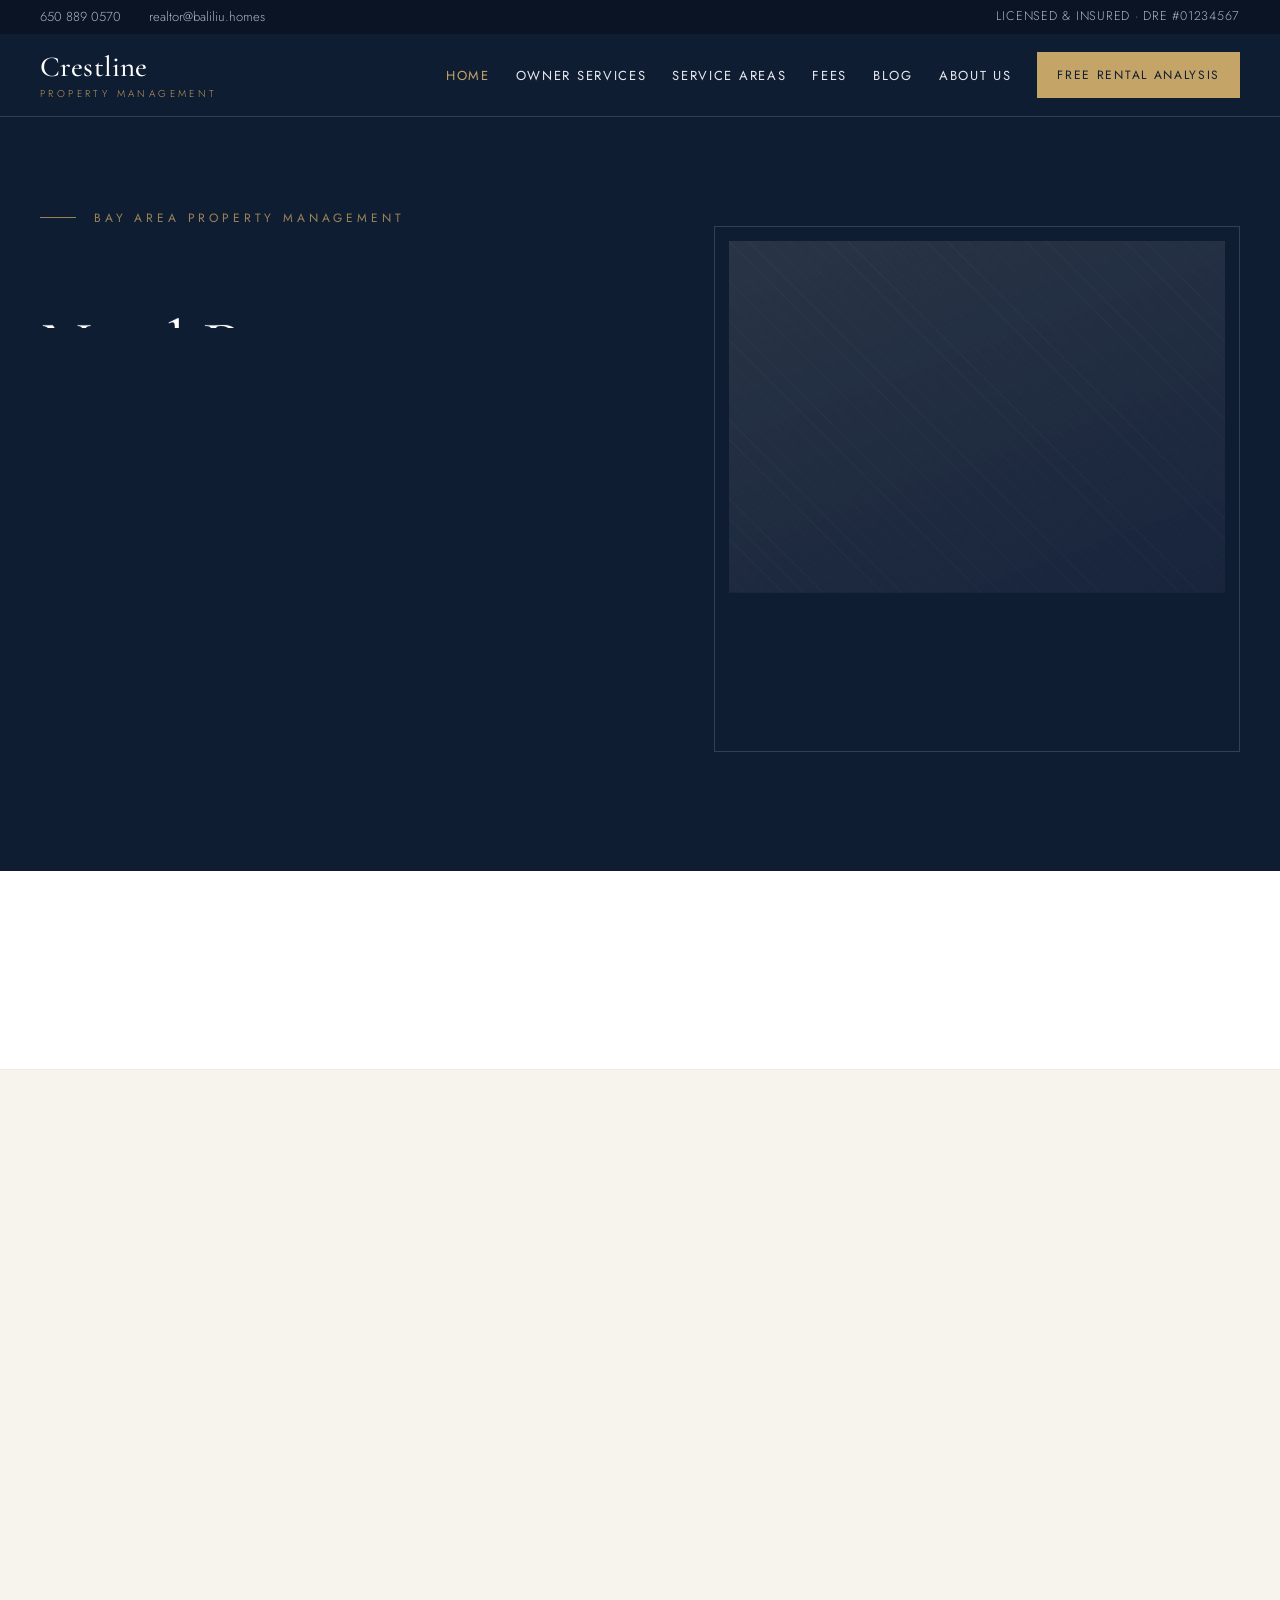
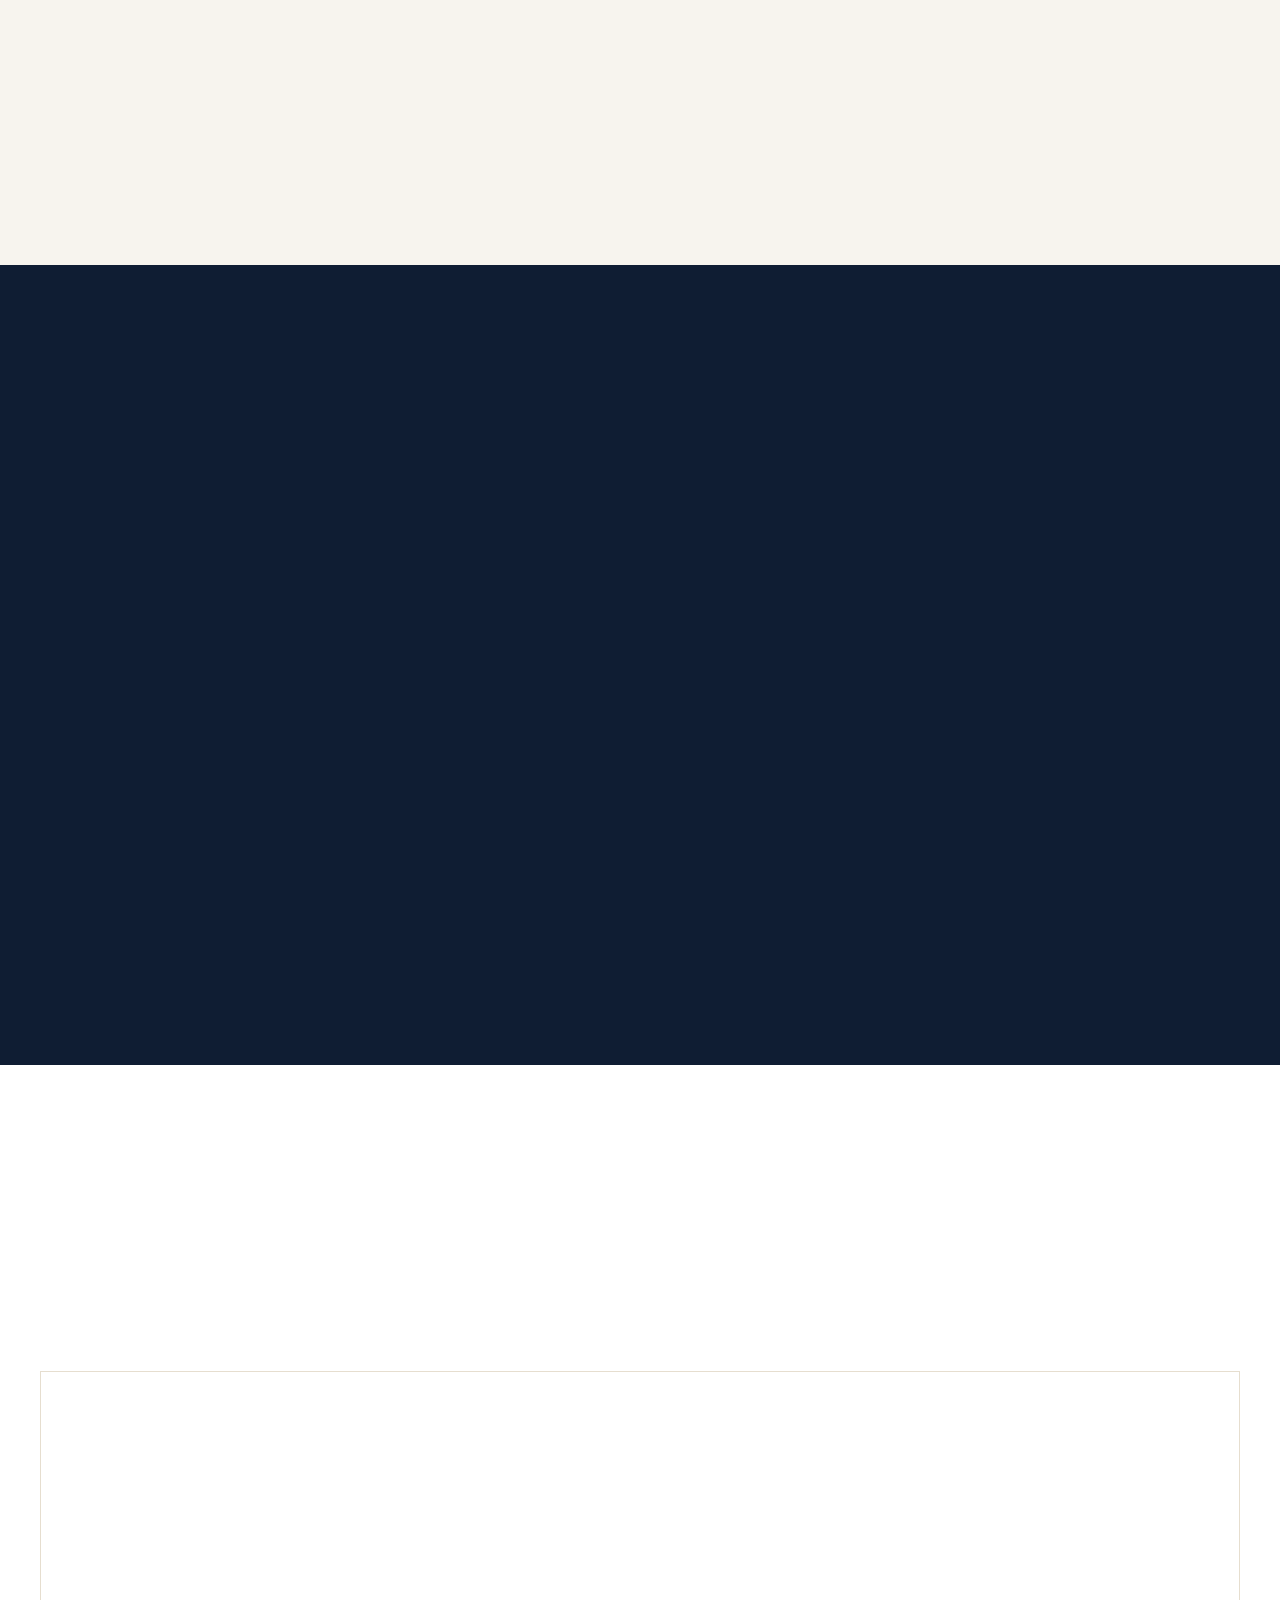
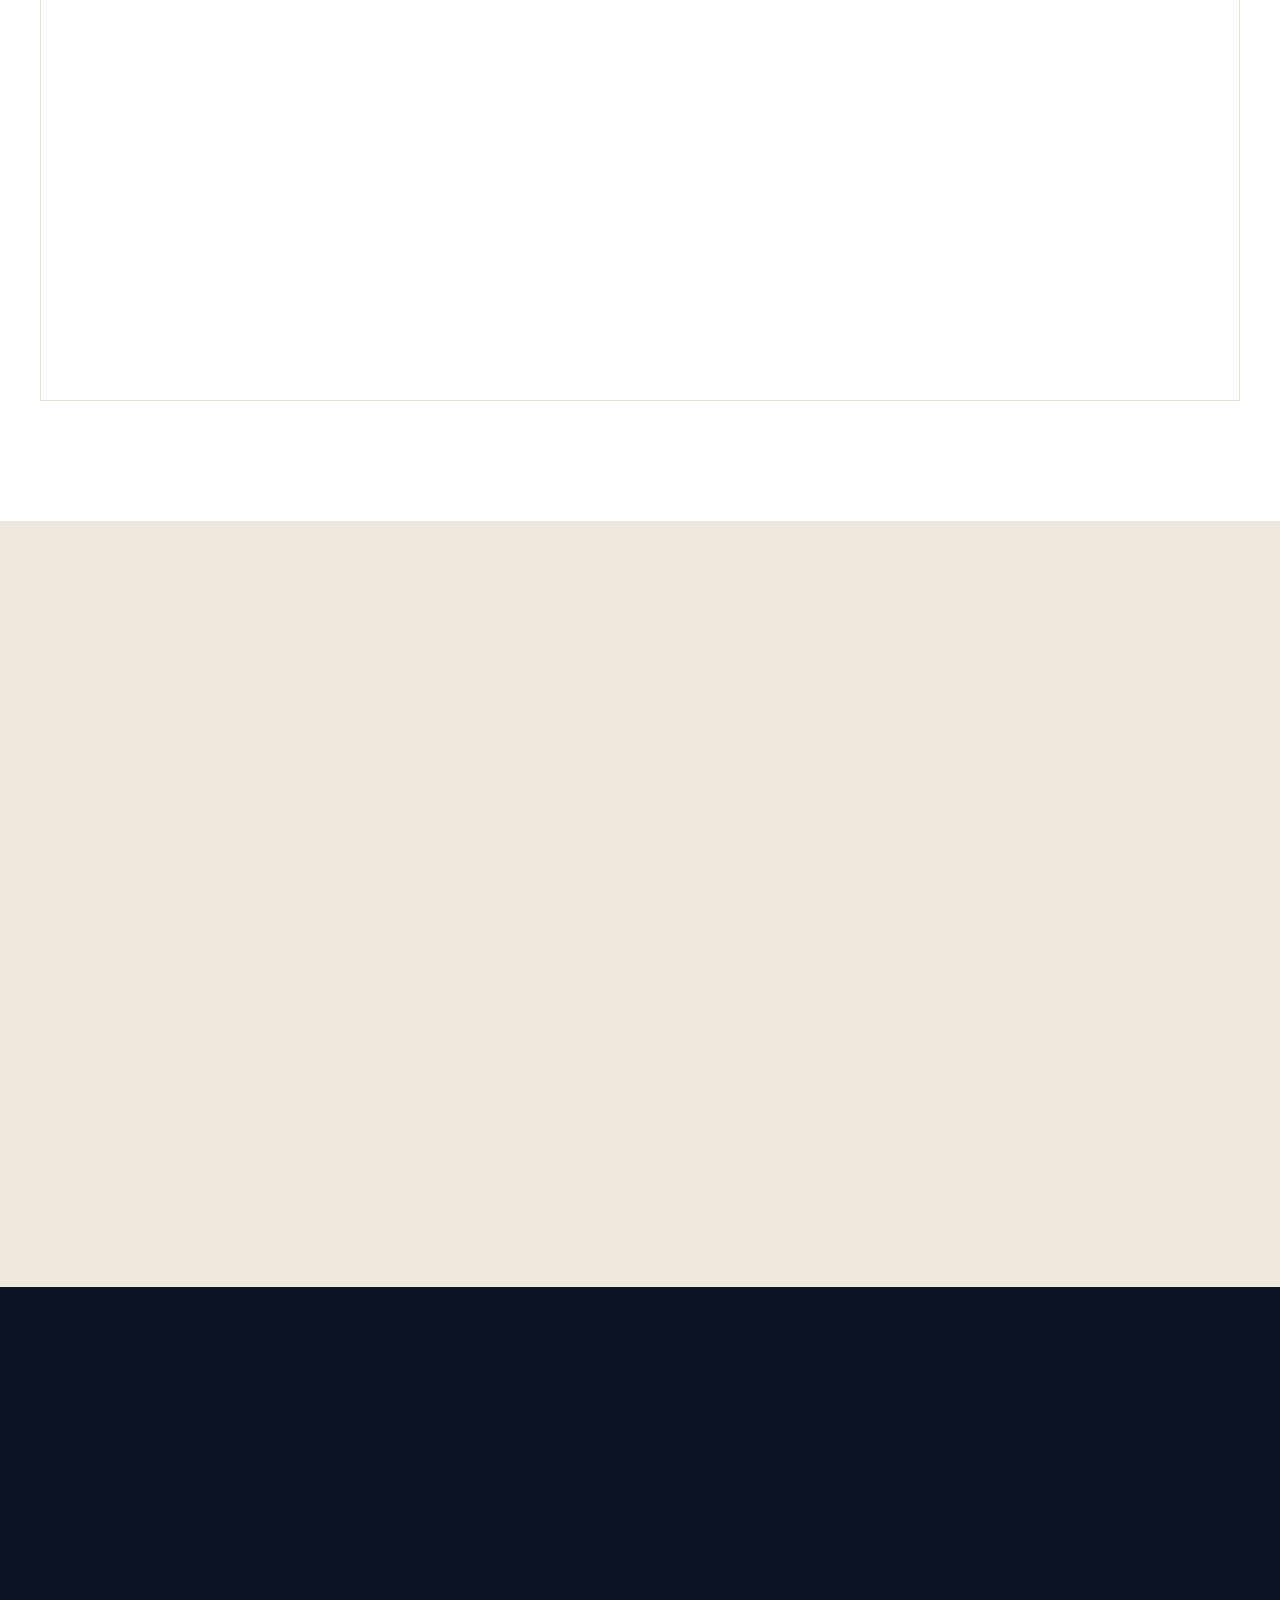
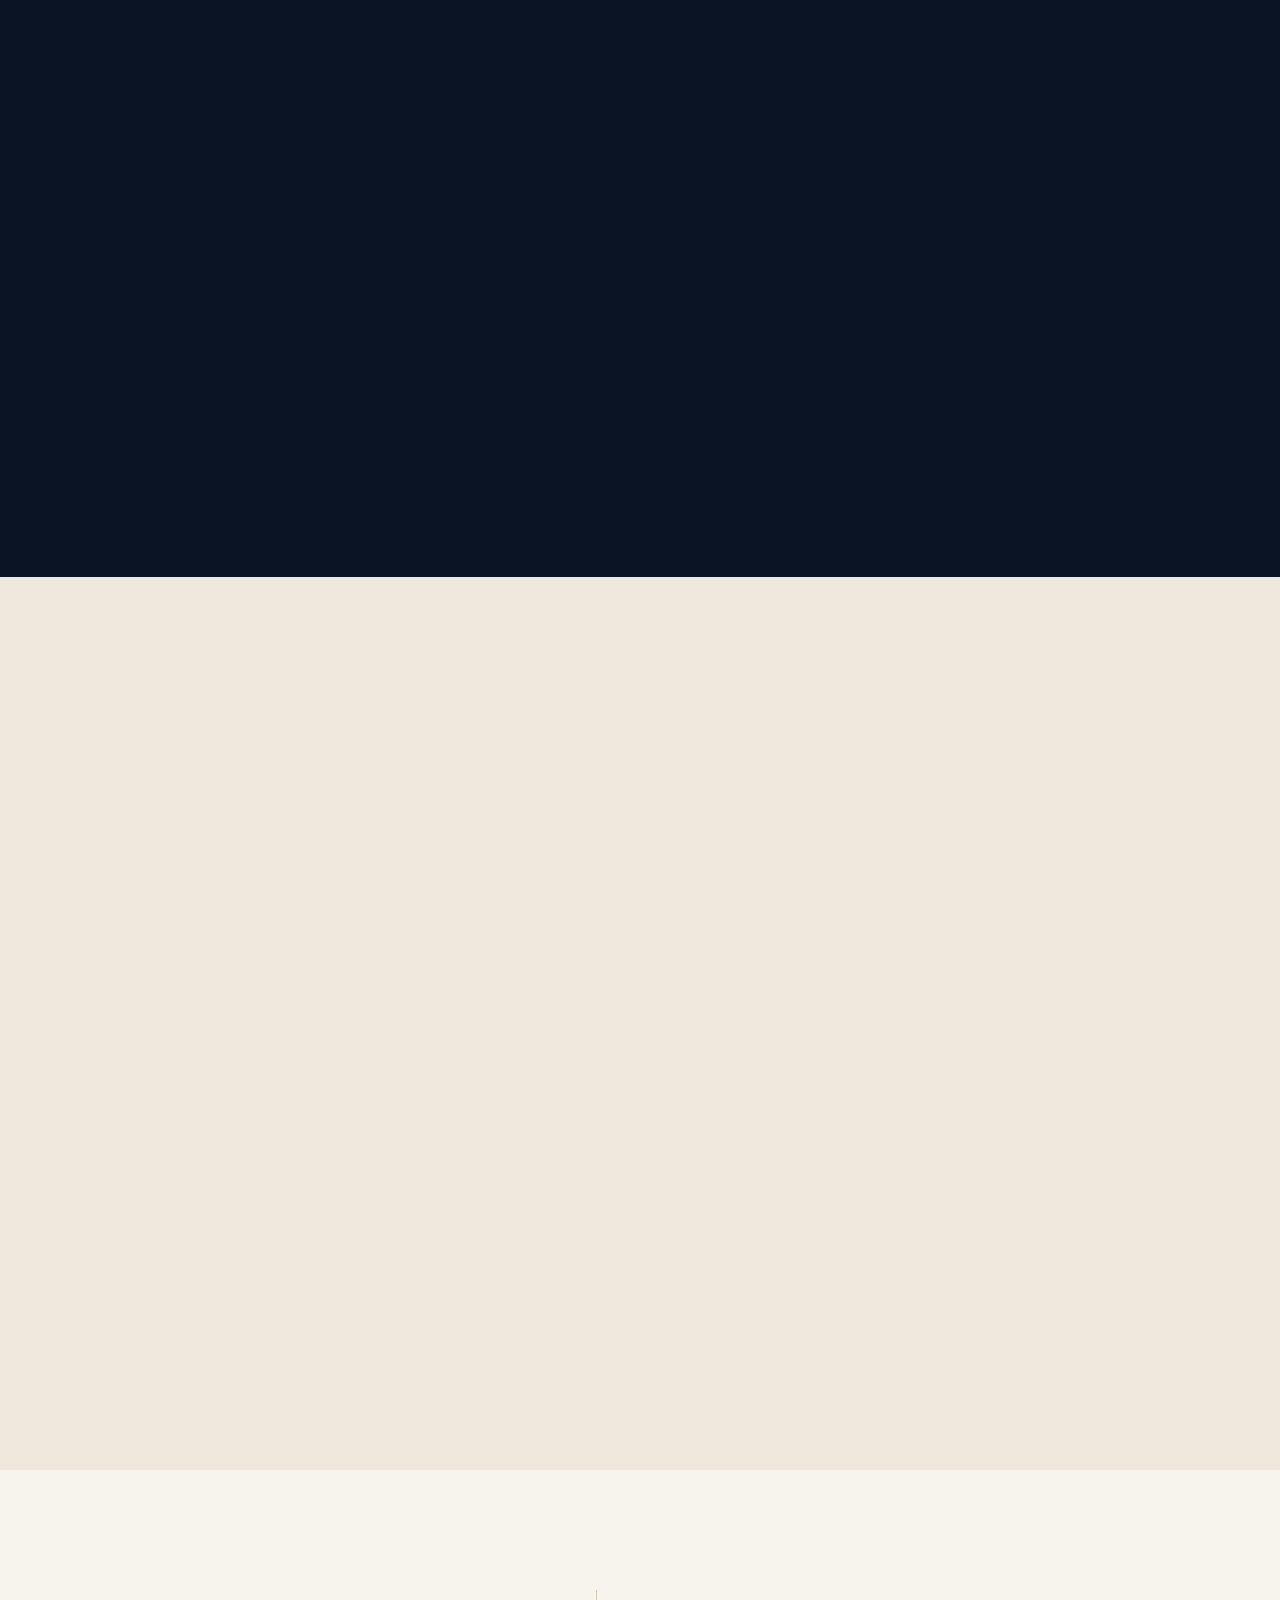
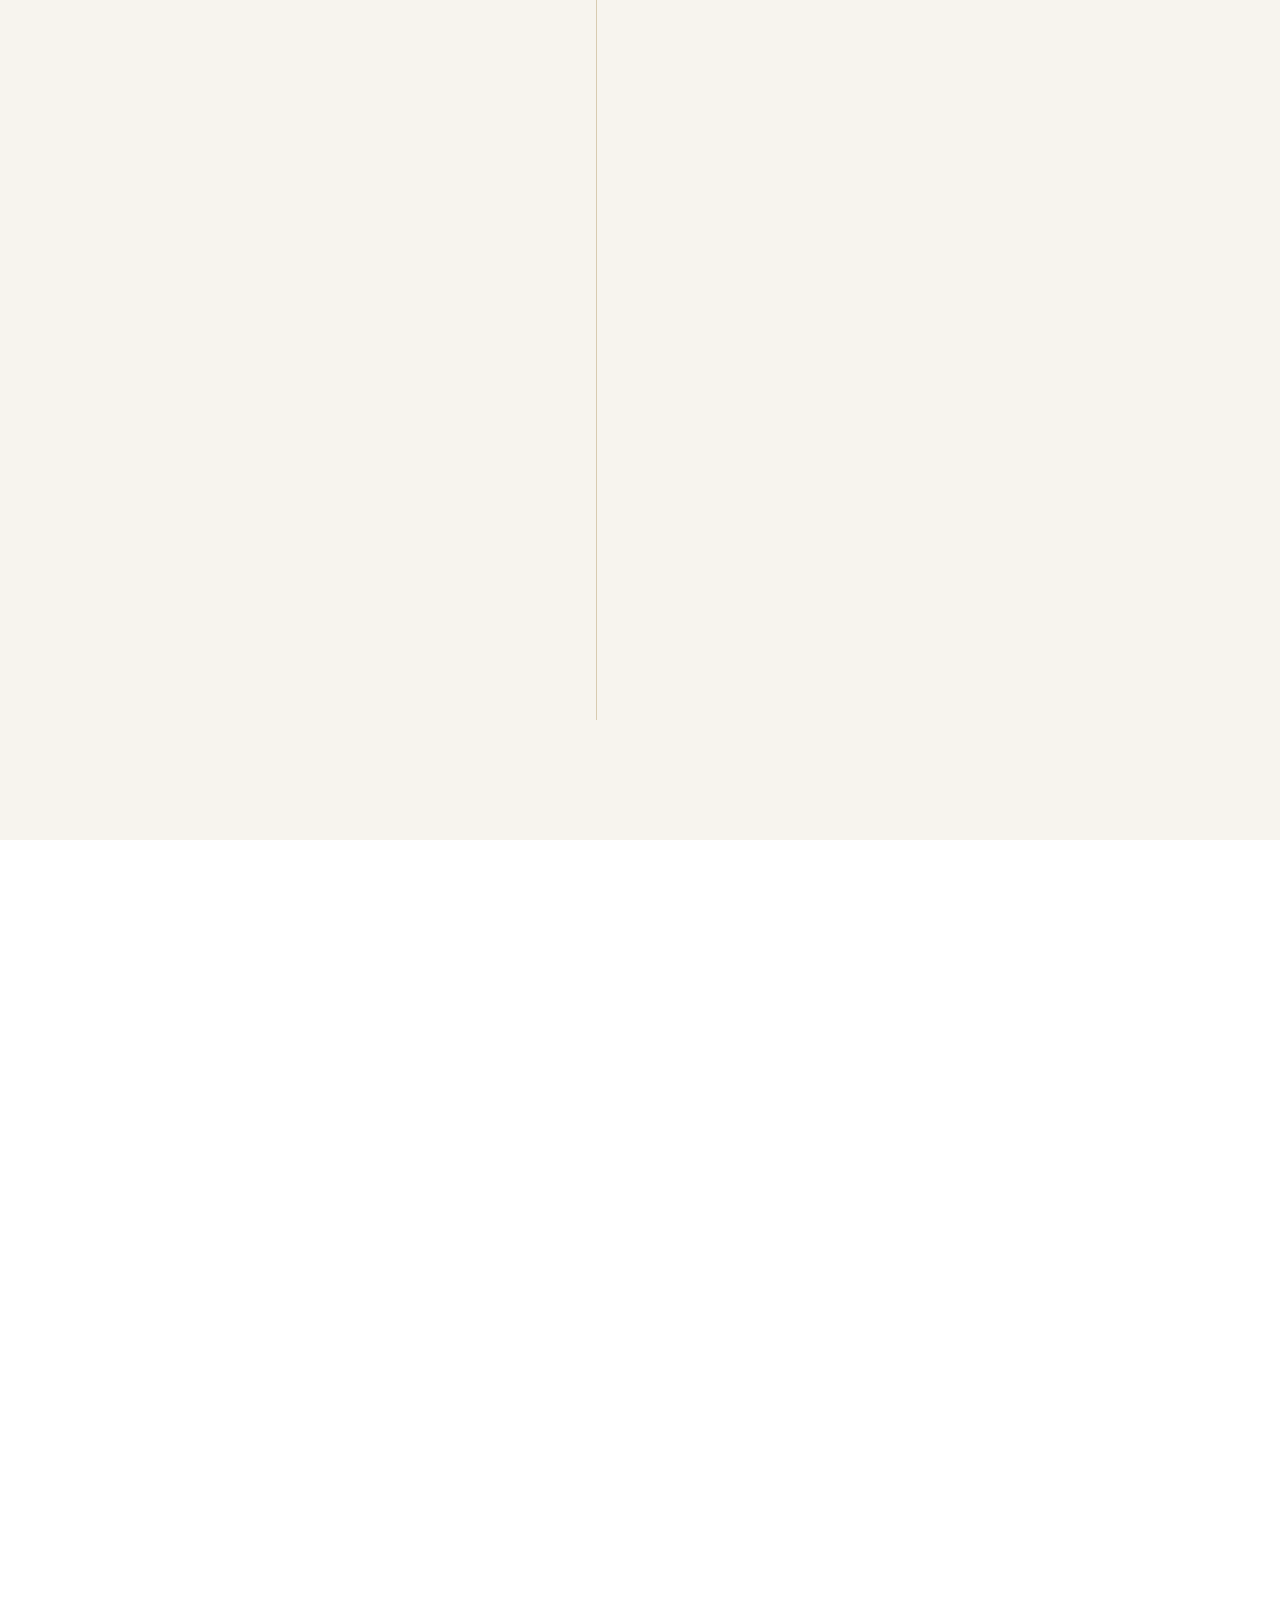
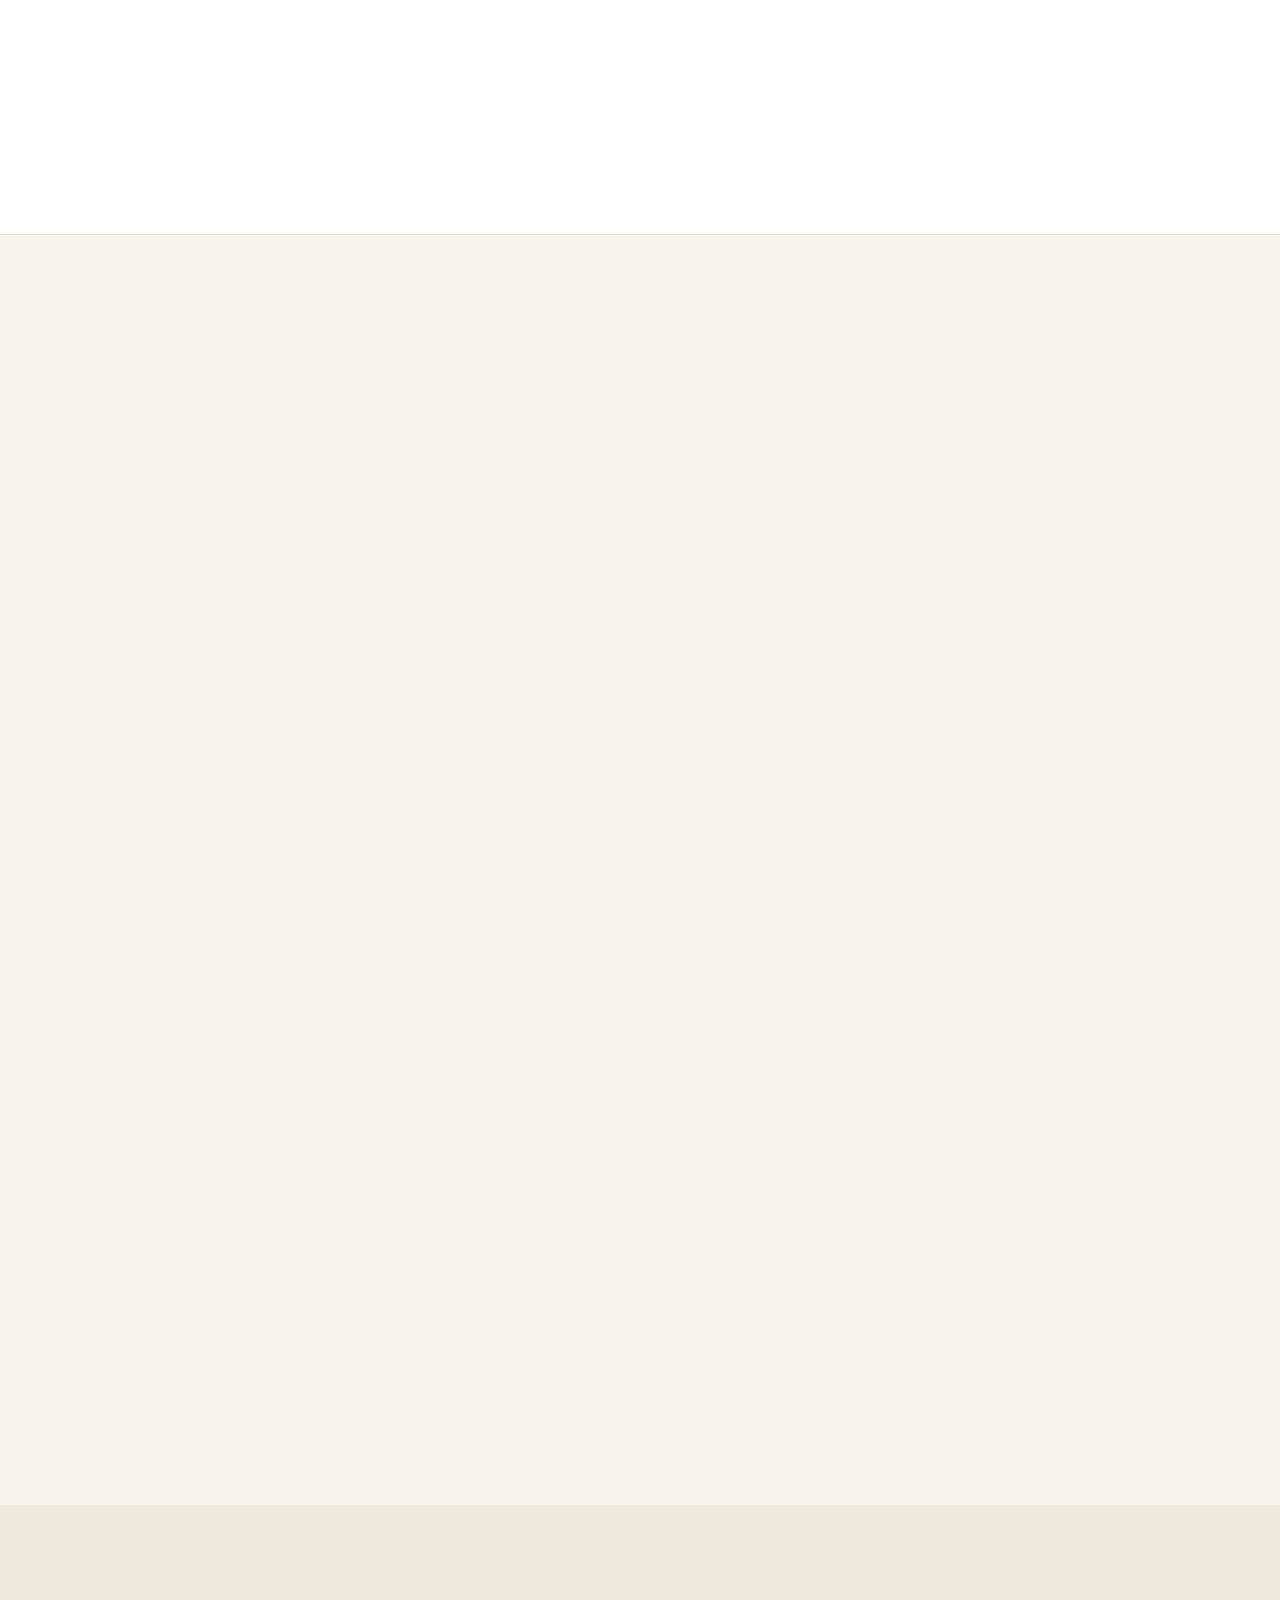
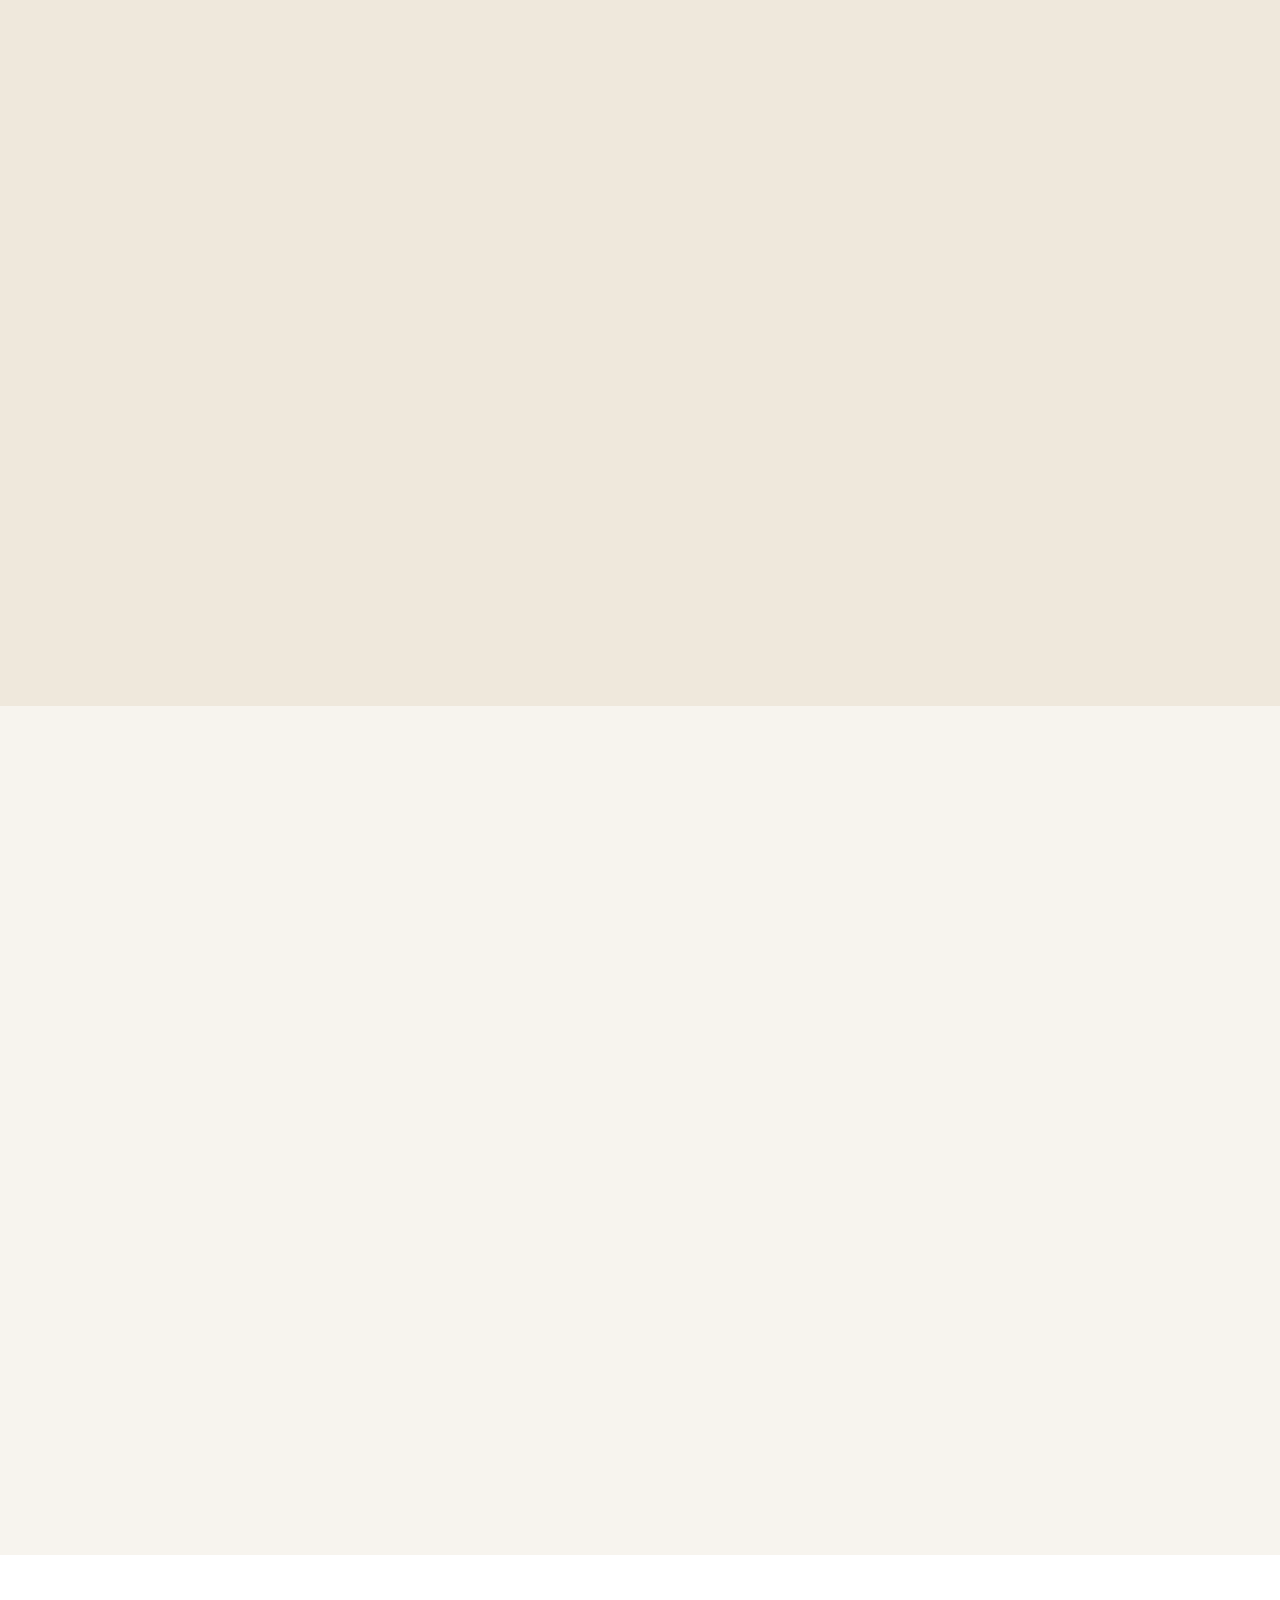
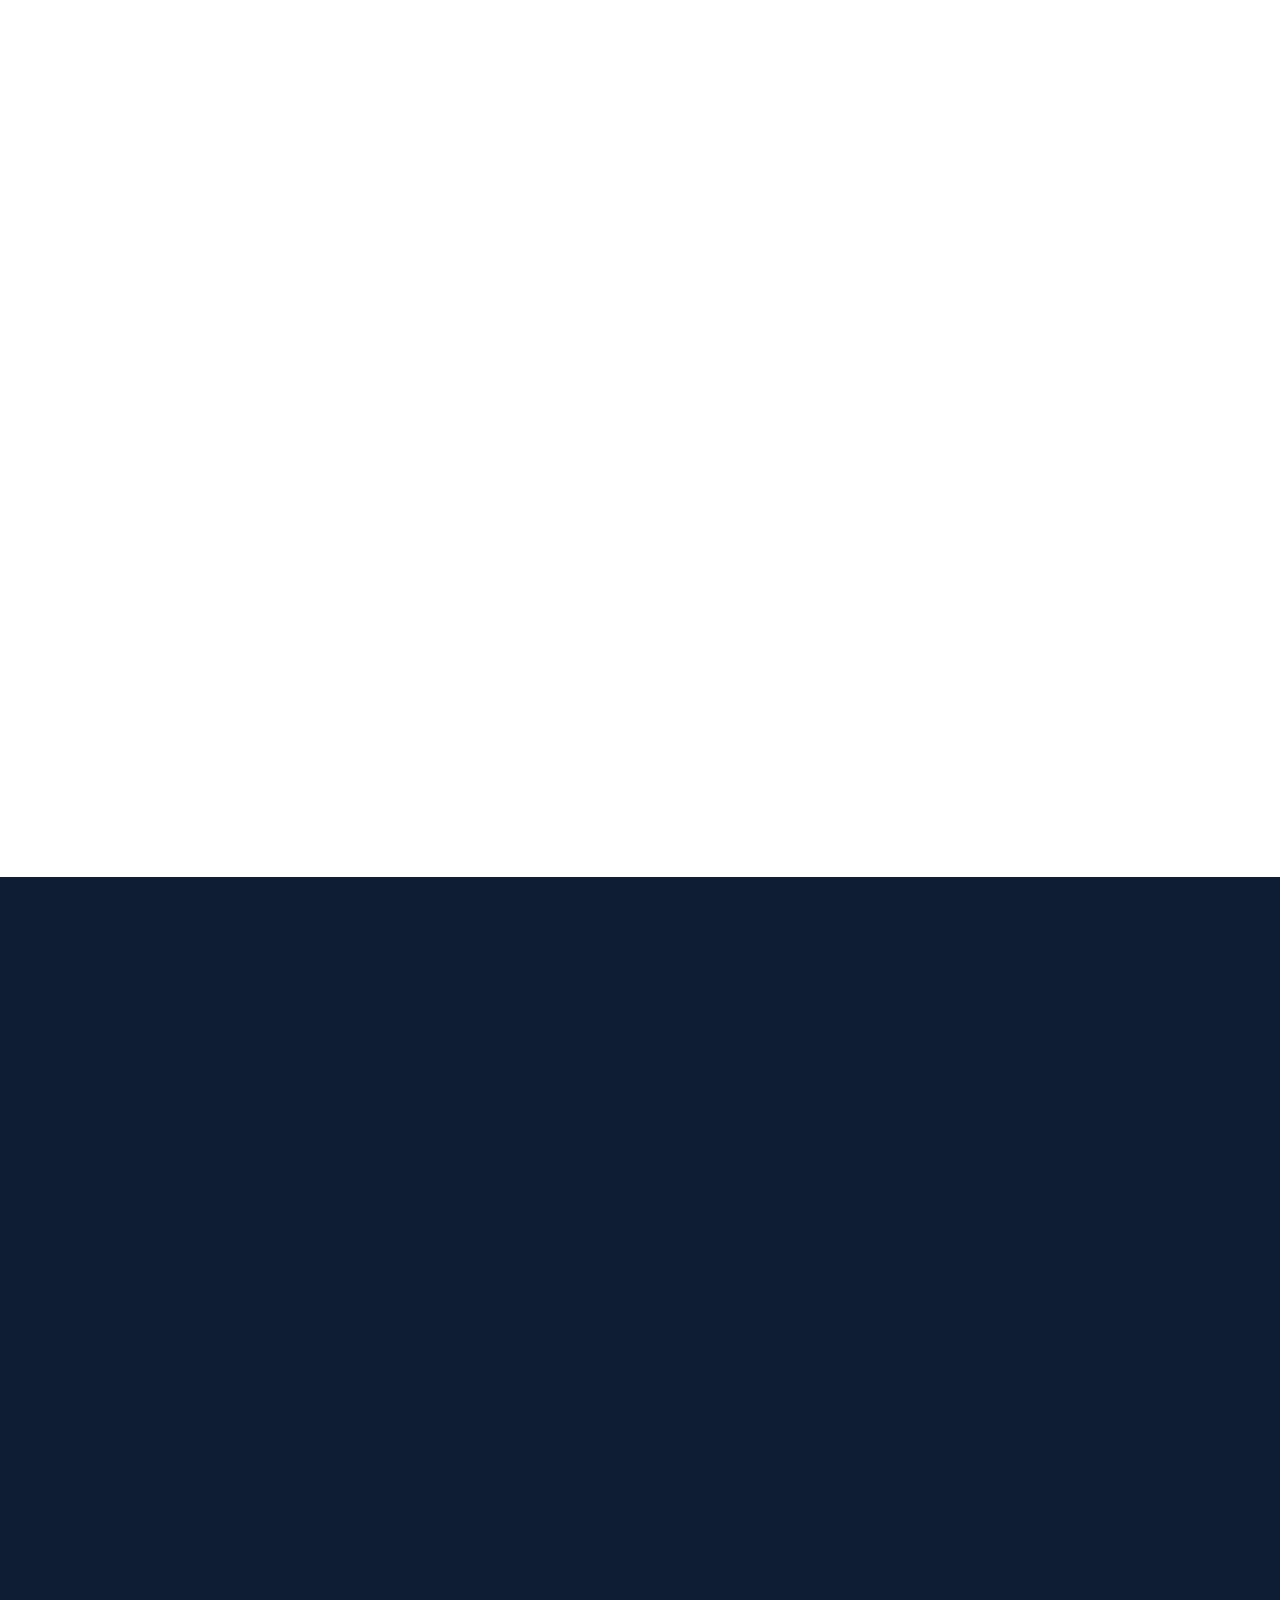
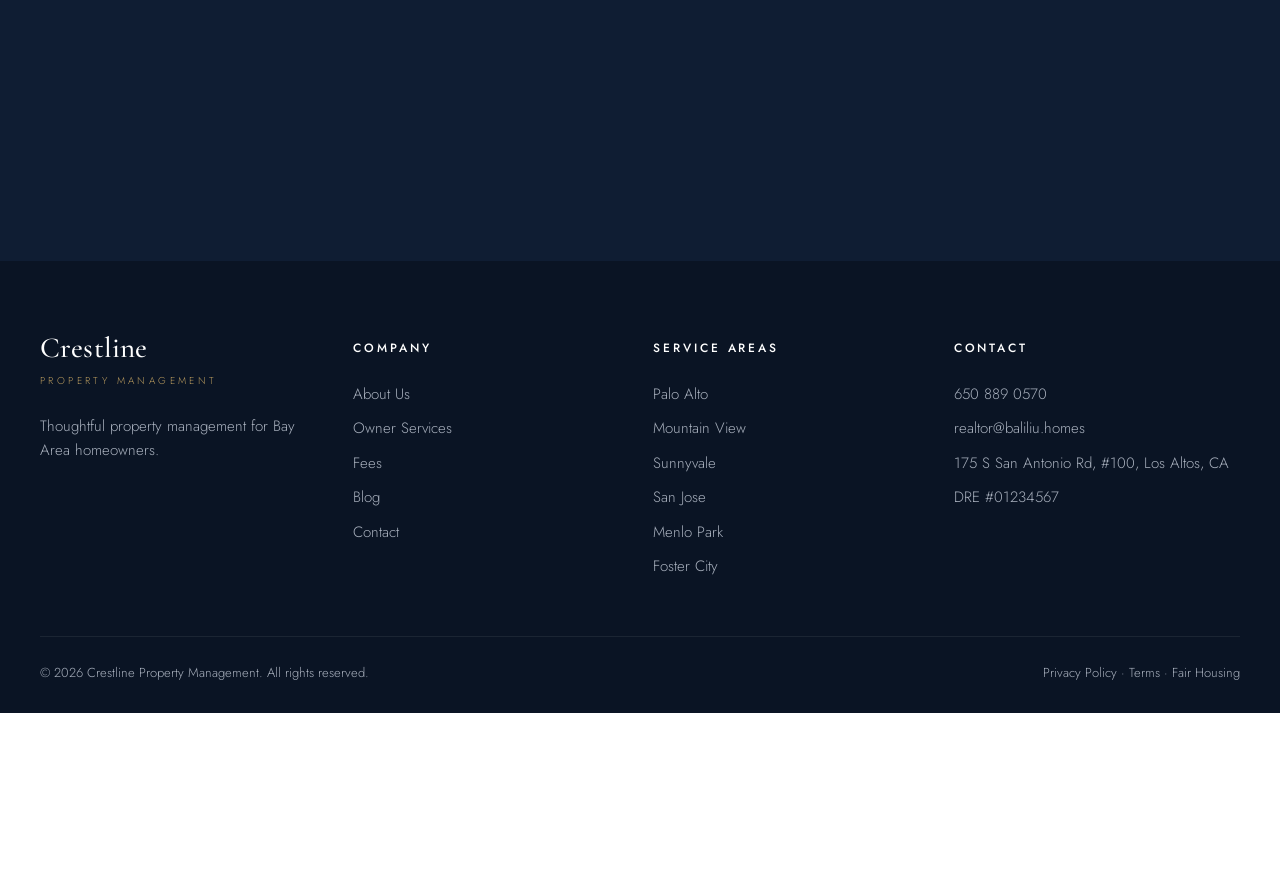
==== commit b623d1d4: "Make the v2 homepage the main homepage - index.html is now the v2 homepage (identical content to the" ====
--- a/index2.html
+++ b/index2.html
@@ -4,592 +4,11 @@
   <meta charset="UTF-8">
   <meta name="viewport" content="width=device-width, initial-scale=1">
   <title>Crestline Property Management | Bay Area Property Management</title>
-  <meta name="description" content="Thoughtful, hands-on property management for Bay Area homeowners. Tenant screening, leasing, rent collection and maintenance in Los Altos, Palo Alto, Mountain View and Sunnyvale.">
-  <link rel="preconnect" href="https://fonts.googleapis.com">
-  <link rel="preconnect" href="https://fonts.gstatic.com" crossorigin>
-  <link href="https://fonts.googleapis.com/css2?family=Cormorant+Garamond:ital,wght@0,400;0,500;1,400;1,500&family=Jost:wght@300;400;500&display=swap" rel="stylesheet">
-  <link rel="stylesheet" href="assets/css/style.css?v=dda802c1">
-  <script>document.documentElement.classList.add('js');</script>
+  <meta name="robots" content="noindex">
+  <link rel="canonical" href="https://web-inference.github.io/crestline/">
+  <meta http-equiv="refresh" content="0; url=./">
 </head>
 <body>
-
-<!-- Icon sprite (same icons as assets/icons/*.svg for Elementor upload) -->
-<svg width="0" height="0" style="position:absolute" aria-hidden="true">
-  <defs>
-    <symbol id="i-image" viewBox="0 0 24 24" fill="none" stroke="currentColor" stroke-width="1.2" stroke-linecap="round" stroke-linejoin="round"><rect x="3" y="4" width="18" height="16" rx="1"/><circle cx="9" cy="10" r="2"/><path d="m21 16-5-5-9 9"/></symbol>
-    <symbol id="i-search" viewBox="0 0 24 24" fill="none" stroke="currentColor" stroke-width="1.3" stroke-linecap="round" stroke-linejoin="round"><circle cx="11" cy="11" r="7"/><path d="m20 20-3.6-3.6"/></symbol>
-    <symbol id="i-home" viewBox="0 0 24 24" fill="none" stroke="currentColor" stroke-width="1.3" stroke-linecap="round" stroke-linejoin="round"><path d="M3 10.5 12 3l9 7.5"/><path d="M5 9v12h14V9"/><path d="M10 21v-6h4v6"/></symbol>
-    <symbol id="i-card" viewBox="0 0 24 24" fill="none" stroke="currentColor" stroke-width="1.3" stroke-linecap="round" stroke-linejoin="round"><rect x="3" y="5" width="18" height="14" rx="1"/><path d="M3 10h18"/><path d="M7 15h4"/></symbol>
-    <symbol id="i-wrench" viewBox="0 0 24 24" fill="none" stroke="currentColor" stroke-width="1.3" stroke-linecap="round" stroke-linejoin="round"><path d="M14.7 6.3a4 4 0 0 0-5.3 5.3L3.6 17.4a1.8 1.8 0 0 0 2.6 2.6l5.8-5.8a4 4 0 0 0 5.3-5.3l-2.5 2.5-2.4-.6-.6-2.4z"/></symbol>
-    <symbol id="i-clipboard" viewBox="0 0 24 24" fill="none" stroke="currentColor" stroke-width="1.3" stroke-linecap="round" stroke-linejoin="round"><path d="M9 4H5.5v17h13V4H15"/><rect x="9" y="2.5" width="6" height="3"/><path d="m9 13 2 2 4-4"/></symbol>
-    <symbol id="i-chart" viewBox="0 0 24 24" fill="none" stroke="currentColor" stroke-width="1.3" stroke-linecap="round" stroke-linejoin="round"><path d="M3 20h18"/><path d="M6 20v-9"/><path d="M10 20V5"/><path d="M14 20v-8"/><path d="M18 20v-4"/></symbol>
-    <symbol id="i-hand" viewBox="0 0 24 24" fill="none" stroke="currentColor" stroke-width="1.3" stroke-linecap="round" stroke-linejoin="round"><path d="M18 11V6.5a1.5 1.5 0 0 0-3 0V11"/><path d="M15 10.5V4.5a1.5 1.5 0 0 0-3 0v6"/><path d="M12 10.5V5.5a1.5 1.5 0 0 0-3 0V13"/><path d="M9 13v-2.5a1.5 1.5 0 0 0-3 0V15a6 6 0 0 0 6 6h1.5a4.5 4.5 0 0 0 4.5-4.5V11"/></symbol>
-    <symbol id="i-eye" viewBox="0 0 24 24" fill="none" stroke="currentColor" stroke-width="1.3" stroke-linecap="round" stroke-linejoin="round"><path d="M2 12s3.6-7 10-7 10 7 10 7-3.6 7-10 7S2 12 2 12z"/><circle cx="12" cy="12" r="3"/></symbol>
-    <symbol id="i-key" viewBox="0 0 24 24" fill="none" stroke="currentColor" stroke-width="1.2" stroke-linecap="round" stroke-linejoin="round"><circle cx="7" cy="17" r="3.5"/><path d="m9.5 14.5 10-10"/><path d="m15.5 8.5 2.5 2.5"/><path d="m18 6 2 2"/></symbol>
-    <symbol id="i-house-check" viewBox="0 0 24 24" fill="none" stroke="currentColor" stroke-width="1.2" stroke-linecap="round" stroke-linejoin="round"><path d="M3.5 10.5 12 3.5l8.5 7V20.5h-17z"/><path d="m8.5 14 2.5 2.5 4.5-4.5"/></symbol>
-    <symbol id="i-shield" viewBox="0 0 24 24" fill="none" stroke="currentColor" stroke-width="1.2" stroke-linecap="round" stroke-linejoin="round"><path d="M12 3 4.5 5.8V12c0 4.4 3.2 7.9 7.5 9 4.3-1.1 7.5-4.6 7.5-9V5.8z"/><path d="m8.5 12 2.5 2.5 4.5-4.5"/></symbol>
-  </defs>
-</svg>
-
-<!-- ============ TOP BAR ============ -->
-<div class="cl-topbar">
-  <div class="cl-container">
-    <div class="cl-topbar__left">
-      <a href="tel:6508890570">650 889 0570</a>
-      <a href="mailto:realtor@baliliu.homes">realtor@baliliu.homes</a>
-    </div>
-    <div class="cl-topbar__right">Licensed &amp; Insured · DRE #01234567</div>
-  </div>
-</div>
-
-<!-- ============ HEADER ============ -->
-<header class="cl-header" id="top">
-  <div class="cl-container">
-    <a href="#top" class="cl-logo" aria-label="Crestline Property Management home">
-      <span class="cl-logo__name">Crestline</span>
-      <span class="cl-logo__sub">Property Management</span>
-    </a>
-    <nav class="cl-nav" aria-label="Main">
-      <ul class="cl-nav__list">
-        <li><a href="#top" class="is-active">Home</a></li>
-        <li><a href="#services">Owner Services</a></li>
-        <li><a href="service-areas.html">Service Areas</a></li>
-        <li><a href="#fees">Fees</a></li>
-        <li><a href="#blog">Blog</a></li>
-        <li><a href="#about">About Us</a></li>
-      </ul>
-      <a href="#contact" class="cl-btn cl-btn--gold">Free Rental Analysis</a>
-    </nav>
-    <button class="cl-burger" aria-label="Open menu" aria-expanded="false"><span></span><span></span><span></span></button>
-  </div>
-</header>
-
-<main>
-
-<!-- ============ HERO ============ -->
-<section class="cl-hero">
-  <div class="cl-container">
-    <div class="cl-hero__copy">
-      <div class="cl-eyebrow" data-reveal="fade">Bay Area Property Management</div>
-      <h1 class="cl-h cl-h--light cl-h1">
-        <span class="line"><span>Need Property</span></span>
-        <span class="line"><span>Management?</span></span>
-        <span class="line"><span><em>We’ll take it from here.</em></span></span>
-      </h1>
-      <p class="cl-lead" data-reveal style="--d:.45s">Thoughtful, hands-on care for your rental home. We find great tenants, look after the property and keep you informed, so you can enjoy the returns without the stress.</p>
-      <div class="cl-hero__btns" data-reveal style="--d:.6s">
-        <a href="#contact" class="cl-btn cl-btn--gold">Get a Free Rental Analysis <span class="arr">→</span></a>
-        <a href="#services" class="cl-btn cl-btn--outline">Explore Our Services</a>
-      </div>
-      <p class="cl-hero__lang" data-reveal style="--d:.75s"><span class="cl-hero__langtag">EN</span><span class="cl-hero__langtag">中文</span>English &amp; Mandarin support for local, out-of-state and overseas owners</p>
-    </div>
-    <div class="cl-hero__frame" data-reveal="fade" style="--d:.2s">
-      <div class="cl-ph cl-ph--dark" data-img="home-hero" data-reveal="wipe" style="--d:.3s"><!--img--><img class="cl-ph__img cl-ph__img--parallax cl-parallax" src="assets/images/home-hero.jpg" alt="Modern glass-walled home glowing at dusk beside a pool" style="object-position:74% 50%" data-speed="0.06" fetchpriority="high" decoding="async"><!--/img--></div>
-      <div class="cl-hero__tag" data-reveal style="--d:.9s">Los Altos · Palo Alto · Mountain View</div>
-    </div>
-  </div>
-</section>
-
-<!-- ============ STATS ============ -->
-<section class="cl-stats">
-  <div class="cl-container">
-    <div class="cl-stat" data-reveal>
-      <div class="cl-stat__num"><span data-count="10">10</span>+</div>
-      <div class="cl-stat__label">Years in Property Management</div>
-    </div>
-    <div class="cl-stat" data-reveal style="--d:.12s">
-      <div class="cl-stat__num"><span data-count="100">100</span>%</div>
-      <div class="cl-stat__label">Transparent</div>
-    </div>
-    <div class="cl-stat" data-reveal style="--d:.24s">
-      <div class="cl-stat__num">$<span data-count="0">0</span></div>
-      <div class="cl-stat__label">Hidden Fees</div>
-    </div>
-    <div class="cl-stat" data-reveal style="--d:.36s">
-      <div class="cl-stat__num">Bay Area</div>
-      <div class="cl-stat__label">Local Market Experts</div>
-    </div>
-  </div>
-</section>
-
-<!-- ============ ABOUT ============ -->
-<section class="cl-section bg-cream cl-about" id="about">
-  <div class="cl-container cl-split">
-    <div class="cl-about__media" data-reveal="left">
-      <div class="cl-ph cl-zoom" data-img="home-about"><!--img--><img class="cl-ph__img" src="assets/images/home-about.jpg" alt="Styled living room with a navy wall, brass mirror and mustard throw" style="object-position:50% 40%" loading="lazy" decoding="async"><!--/img--></div>
-      <div class="cl-about__badge" data-reveal style="--d:.35s">
-        <div class="cl-h">Los Altos</div>
-        <span>Local, Boutique Team</span>
-      </div>
-    </div>
-    <div class="cl-about__copy">
-      <div class="cl-eyebrow" data-reveal>Who We Are</div>
-      <h2 class="cl-h cl-h2" data-reveal style="--d:.1s">Local people,<br><em>personal service.</em></h2>
-      <div data-reveal style="--d:.2s">
-        <p>We are a boutique property management team based in Los Altos. For more than ten years we have helped Bay Area homeowners rent their properties with confidence, without the stress of handling tenants, repairs and paperwork on their own.</p>
-        <p>We keep our portfolio small on purpose. That way every owner gets personal attention, honest advice and a team that treats their home like its own.</p>
-        <p>We work with owners in English and Mandarin (中文), whether you live in the Bay Area, out of state or overseas.</p>
-      </div>
-      <a href="#about" class="cl-link" data-reveal style="--d:.3s">More About Us <span class="arr">→</span></a>
-    </div>
-  </div>
-</section>
-
-<!-- ============ WHY HIRE US ============ -->
-<section class="cl-section bg-navy cl-why">
-  <div class="cl-container cl-split">
-    <div>
-      <div class="cl-eyebrow" data-reveal>Why Hire Us</div>
-      <h2 class="cl-h cl-h--light cl-h2" data-reveal style="--d:.1s">Less stress for you, <em>more from your rental.</em></h2>
-      <p class="cl-lead" data-reveal style="--d:.2s">Owning a rental should grow your wealth, not take over your weekends. We handle the day-to-day work so you can enjoy the returns with confidence.</p>
-      <a href="#contact" class="cl-btn cl-btn--gold" data-reveal style="--d:.3s">Talk to Us <span class="arr">→</span></a>
-    </div>
-    <div class="cl-why__grid">
-      <div class="cl-why__item" data-reveal>
-        <span class="cl-num">01</span>
-        <h3 class="cl-h cl-h3">One Dedicated Manager</h3>
-        <p>A single point of contact who knows your property, your tenants and your goals.</p>
-      </div>
-      <div class="cl-why__item" data-reveal style="--d:.12s">
-        <span class="cl-num">02</span>
-        <h3 class="cl-h cl-h3">Fewer Vacant Days</h3>
-        <p>Smart pricing and strong marketing help your home rent quickly, so it keeps earning.</p>
-      </div>
-      <div class="cl-why__item" data-reveal style="--d:.24s">
-        <span class="cl-num">03</span>
-        <h3 class="cl-h cl-h3">Honest, Simple Pricing</h3>
-        <p>One clear management fee, no surprise charges and no markup on repairs.</p>
-      </div>
-      <div class="cl-why__item" data-reveal style="--d:.36s">
-        <span class="cl-num">04</span>
-        <h3 class="cl-h cl-h3">Flexible Agreements</h3>
-        <p>No long lock-in contracts. Simple terms that keep you in control of your property.</p>
-      </div>
-    </div>
-  </div>
-</section>
-
-<!-- ============ WHAT WE DO ============ -->
-<section class="cl-section bg-white" id="services">
-  <div class="cl-container">
-    <div class="cl-head">
-      <div>
-        <div class="cl-eyebrow" data-reveal>Owner Services</div>
-        <h2 class="cl-h cl-h2" data-reveal style="--d:.1s">What <em>We Do</em></h2>
-      </div>
-      <p class="cl-head__aside" data-reveal style="--d:.2s">Full-service management for single-family homes, condos and small multi-unit properties. Everything you need, under one roof.</p>
-    </div>
-    <div class="cl-services">
-      <div class="cl-service" data-reveal>
-        <div class="cl-icon"><svg><use href="#i-search"/></svg></div>
-        <h3 class="cl-h cl-h3">Tenant Screening</h3>
-        <p>Credit, background, income and rental history checks to keep bad tenants out.</p>
-      </div>
-      <div class="cl-service" data-reveal style="--d:.1s">
-        <div class="cl-icon"><svg><use href="#i-home"/></svg></div>
-        <h3 class="cl-h cl-h3">Marketing &amp; Leasing</h3>
-        <p>Professional photos, listings and showings that fill vacancies quickly.</p>
-      </div>
-      <div class="cl-service" data-reveal style="--d:.2s">
-        <div class="cl-icon"><svg><use href="#i-card"/></svg></div>
-        <h3 class="cl-h cl-h3">Rent Collection</h3>
-        <p>On-time rent collection and fast deposits straight to your account.</p>
-      </div>
-      <div class="cl-service" data-reveal style="--d:.3s">
-        <div class="cl-icon"><svg><use href="#i-wrench"/></svg></div>
-        <h3 class="cl-h cl-h3">Maintenance &amp; Repairs</h3>
-        <p>Trusted local vendors and fair pricing, with your approval on larger jobs.</p>
-      </div>
-      <div class="cl-service" data-reveal style="--d:.4s">
-        <div class="cl-icon"><svg><use href="#i-clipboard"/></svg></div>
-        <h3 class="cl-h cl-h3">Property Inspections</h3>
-        <p>Move-in, routine and move-out inspections with photo reports.</p>
-      </div>
-      <div class="cl-service" data-reveal style="--d:.5s">
-        <div class="cl-icon"><svg><use href="#i-chart"/></svg></div>
-        <h3 class="cl-h cl-h3">Owner Reporting</h3>
-        <p>Detailed income and expense records, plus year-end tax documents.</p>
-      </div>
-    </div>
-  </div>
-</section>
-
-<!-- ============ OUR APPROACH ============ -->
-<section class="cl-section bg-sand">
-  <div class="cl-container">
-    <div class="cl-head cl-head--wide">
-      <div>
-        <div class="cl-eyebrow" data-reveal>Our Approach</div>
-        <h2 class="cl-h cl-h2" data-reveal style="--d:.1s">How We Manage <em>Your Property</em></h2>
-      </div>
-      <p class="cl-head__quote" data-reveal style="--d:.2s">Your property deserves a manager who truly cares.</p>
-    </div>
-    <div class="cl-cards">
-      <div class="cl-card cl-card--top" data-reveal>
-        <div class="cl-icon"><svg><use href="#i-hand"/></svg></div>
-        <h3 class="cl-h cl-h3">Hands-On Support</h3>
-        <p>Say goodbye to DIY stress. We handle everything so you don’t have to lift a finger.</p>
-      </div>
-      <div class="cl-card cl-card--top" data-reveal style="--d:.12s">
-        <div class="cl-icon"><svg><use href="#i-eye"/></svg></div>
-        <h3 class="cl-h cl-h3">Full Transparency, Always</h3>
-        <p>From monthly statements to inspection updates, you’ll always know exactly what’s happening with your property.</p>
-      </div>
-      <div class="cl-card cl-card--top" data-reveal style="--d:.24s">
-        <div class="cl-icon"><svg><use href="#i-wrench"/></svg></div>
-        <h3 class="cl-h cl-h3">Maintenance Handled</h3>
-        <p>From small repairs to emergencies, we coordinate everything quickly, keeping your property in top shape.</p>
-      </div>
-    </div>
-  </div>
-</section>
-
-<!-- ============ OUR DIFFERENCE ============ -->
-<section class="cl-section bg-deep cl-diff">
-  <div class="cl-container">
-    <div class="cl-head cl-head--center" style="margin-bottom:84px">
-      <div class="cl-eyebrow cl-eyebrow--center" data-reveal>Our Difference</div>
-      <h2 class="cl-h cl-h--light cl-h2" data-reveal style="--d:.1s">What Makes Us <em>Different</em></h2>
-      <p class="cl-sub" data-reveal style="--d:.2s">Three promises we make to every owner, from the first showing to the last lease renewal.</p>
-    </div>
-    <div class="cl-cards">
-      <div class="cl-card cl-card--dark" data-reveal>
-        <div class="cl-icon"><svg><use href="#i-key"/></svg></div>
-        <h3 class="cl-h cl-h3">Only the Best Tenants</h3>
-        <p>We protect your investment with thorough background, credit and rental history checks, so only the best tenants call your property home.</p>
-      </div>
-      <div class="cl-card cl-card--dark" data-reveal style="--d:.12s">
-        <div class="cl-icon"><svg><use href="#i-house-check"/></svg></div>
-        <h3 class="cl-h cl-h3">Cared For Like Our Own</h3>
-        <p>We treat your property like our own, coordinating repairs and upkeep with the same care and pride you put into it.</p>
-      </div>
-      <div class="cl-card cl-card--dark" data-reveal style="--d:.24s">
-        <div class="cl-icon"><svg><use href="#i-shield"/></svg></div>
-        <h3 class="cl-h cl-h3">Every Law Handled</h3>
-        <p>Rest easy knowing every lease, disclosure and California rental law is handled, so you never have to worry about what you don’t know.</p>
-      </div>
-    </div>
-  </div>
-</section>
-
-<!-- ============ CORE VALUES ============ -->
-<section class="cl-section bg-sand cl-values">
-  <div class="cl-container cl-split">
-    <div>
-      <div class="cl-eyebrow" data-reveal>Our Core Values</div>
-      <h2 class="cl-h cl-h2" data-reveal style="--d:.1s">Our core values,<br><em>your peace of mind.</em></h2>
-      <div class="cl-rule" data-reveal style="--d:.2s"></div>
-      <p class="cl-values__sub" data-reveal style="--d:.25s">Everything we do is built around you.</p>
-      <div class="cl-ph cl-zoom" data-img="home-values" data-reveal="wipe" style="--d:.2s"><!--img--><img class="cl-ph__img" src="assets/images/home-values.jpg" alt="Modern two-storey home with a glass balcony among tall pines" loading="lazy" decoding="async"><!--/img--></div>
-    </div>
-    <div class="cl-values__grid">
-      <div class="cl-value" data-reveal>
-        <h3 class="cl-h cl-h3">You Come First</h3>
-        <p>Your goals guide every decision we make, from how we price your home to who we choose to live in it.</p>
-      </div>
-      <div class="cl-value" data-reveal style="--d:.12s">
-        <h3 class="cl-h cl-h3">Integrity in Everything</h3>
-        <p>Transparent, ethical and reliable in every interaction and every transaction.</p>
-      </div>
-      <div class="cl-value" data-reveal style="--d:.24s">
-        <h3 class="cl-h cl-h3">Results You Can Count On</h3>
-        <p>We measure our success by yours, delivering consistent, reliable results for every property owner we serve.</p>
-      </div>
-      <div class="cl-value" data-reveal style="--d:.36s">
-        <h3 class="cl-h cl-h3">Local Expertise</h3>
-        <p>Deep knowledge of the Bay Area rental market means smarter decisions for your property.</p>
-      </div>
-    </div>
-  </div>
-</section>
-
-<!-- ============ GETTING STARTED ============ -->
-<section class="cl-section bg-cream cl-process">
-  <div class="cl-container cl-split">
-    <div>
-      <div class="cl-eyebrow" data-reveal>Getting Started</div>
-      <h2 class="cl-h cl-h2" data-reveal style="--d:.1s">From first call<br>to <em>fully managed.</em></h2>
-      <p class="cl-process__intro" data-reveal style="--d:.2s">Handing over your property should feel easy. Four calm, clear steps, and we take care of the rest.</p>
-      <div class="cl-ph cl-zoom" data-img="home-process" data-reveal="wipe" style="--d:.2s"><!--img--><img class="cl-ph__img" src="assets/images/home-process.jpg" alt="Bright living room with cream sofas and a brick archway" loading="lazy" decoding="async"><!--/img--></div>
-      <a href="#contact" class="cl-btn cl-btn--navy" data-reveal>Book a Free Consultation <span class="arr">→</span></a>
-    </div>
-    <div class="cl-timeline">
-      <span class="cl-timeline__track"></span>
-      <span class="cl-timeline__fill"></span>
-      <div class="cl-step" data-reveal="right">
-        <div class="cl-step__title"><span class="cl-num">01</span><h3 class="cl-h cl-h3">Free Consultation</h3></div>
-        <p>A relaxed conversation about your property, your goals and any concerns you have about renting it out.</p>
-        <div class="cl-meta">Day 1 · No obligation</div>
-      </div>
-      <div class="cl-step" data-reveal="right" style="--d:.1s">
-        <div class="cl-step__title"><span class="cl-num">02</span><h3 class="cl-h cl-h3">Rental Analysis</h3></div>
-        <p>We visit the home and price it using current Bay Area market data, so it rents quickly at the right rate.</p>
-        <div class="cl-meta">Within 3 days</div>
-      </div>
-      <div class="cl-step" data-reveal="right" style="--d:.2s">
-        <div class="cl-step__title"><span class="cl-num">03</span><h3 class="cl-h cl-h3">Sign &amp; Onboard</h3></div>
-        <p>A simple, clear agreement. We collect the keys, documents and property details, and set up your owner account.</p>
-        <div class="cl-meta">Simple paperwork</div>
-      </div>
-      <div class="cl-step cl-step--last" data-reveal="right" style="--d:.3s">
-        <div class="cl-step__title"><span class="cl-num">04</span><h3 class="cl-h cl-h3">We Take It From Here</h3></div>
-        <p>Marketing, tenant screening, rent collection and repairs, all handled. You get clear monthly statements and peace of mind.</p>
-        <div class="cl-meta">Ongoing care</div>
-      </div>
-    </div>
-  </div>
-</section>
-
-<!-- ============ PRICING ============ -->
-<section class="cl-section bg-white" id="fees">
-  <div class="cl-container">
-    <div class="cl-head cl-head--center">
-      <div class="cl-eyebrow cl-eyebrow--center" data-reveal>Management Fees</div>
-      <h2 class="cl-h cl-h2" data-reveal style="--d:.1s">Simple, <em>honest</em> pricing</h2>
-      <p class="cl-sub" data-reveal style="--d:.2s">100% transparent, with $0 hidden fees. You always know what you pay and why.</p>
-    </div>
-    <div class="cl-prices">
-      <div class="cl-price" data-reveal>
-        <div class="cl-price__label">Leasing Only</div>
-        <div class="cl-price__amount">75%</div>
-        <div class="cl-price__unit">of first month’s rent</div>
-        <ul class="cl-price__list">
-          <li>✓ Rental pricing analysis</li>
-          <li>✓ Professional photos and listing</li>
-          <li>✓ Showings and full tenant screening</li>
-          <li>✓ Lease preparation and move-in report</li>
-        </ul>
-      </div>
-      <div class="cl-price cl-price--featured" data-reveal style="--d:.12s">
-        <div class="cl-price__label">Full Management · Most Popular</div>
-        <div class="cl-price__amount">8%</div>
-        <div class="cl-price__unit">of monthly rent collected</div>
-        <ul class="cl-price__list">
-          <li>✓ Everything in Leasing Only</li>
-          <li>✓ Rent collection and monthly deposits</li>
-          <li>✓ 24/7 maintenance coordination</li>
-          <li>✓ Routine inspections with photo reports</li>
-          <li>✓ Monthly statements and year-end 1099</li>
-        </ul>
-      </div>
-      <div class="cl-price" data-reveal style="--d:.24s">
-        <div class="cl-price__label">Other Fees</div>
-        <div class="cl-price__amount">$250</div>
-        <div class="cl-price__unit">one-time setup fee</div>
-        <ul class="cl-price__list">
-          <li>Lease renewal: $200</li>
-          <li>Eviction support: at cost</li>
-          <li>Vacancy fee: none</li>
-          <li>Maintenance markup: none</li>
-        </ul>
-      </div>
-    </div>
-  </div>
-</section>
-
-<!-- ============ SERVICE AREAS ============ -->
-<section class="cl-section bg-cream cl-areas-sec" id="areas">
-  <div class="cl-container">
-    <div class="cl-head">
-      <div>
-        <div class="cl-eyebrow" data-reveal>Service Areas</div>
-        <h2 class="cl-h cl-h2" data-reveal style="--d:.1s">Areas <em>We Serve</em></h2>
-      </div>
-      <p class="cl-head__aside" data-reveal style="--d:.2s">Each area links to its own page with local history and rental insights. New areas can be added any time.</p>
-    </div>
-    <div class="cl-areas cl-areas--6">
-      <a href="palo-alto.html" class="cl-area cl-zoom" data-reveal>
-        <div class="cl-ph cl-ph--sm" data-img="city-palo-alto"><!--img--><img class="cl-ph__img" src="assets/images/city-palo-alto.jpg" alt="Palo Alto rental home" loading="lazy" decoding="async"><!--/img--></div>
-        <div class="cl-area__row"><h3 class="cl-h cl-h3">Palo Alto</h3><span class="arr">→</span></div>
-      </a>
-      <a href="service-areas.html#cities" class="cl-area cl-zoom" data-reveal style="--d:.1s">
-        <div class="cl-ph cl-ph--sm" data-img="city-mountain-view"><!--img--><img class="cl-ph__img" src="assets/images/city-mountain-view.jpg" alt="Mountain View rental home" loading="lazy" decoding="async"><!--/img--></div>
-        <div class="cl-area__row"><h3 class="cl-h cl-h3">Mountain View</h3><span class="arr">→</span></div>
-      </a>
-      <a href="service-areas.html#cities" class="cl-area cl-zoom" data-reveal style="--d:.2s">
-        <div class="cl-ph cl-ph--sm" data-img="city-sunnyvale"><!--img--><img class="cl-ph__img" src="assets/images/city-sunnyvale.jpg" alt="Sunnyvale rental home" loading="lazy" decoding="async"><!--/img--></div>
-        <div class="cl-area__row"><h3 class="cl-h cl-h3">Sunnyvale</h3><span class="arr">→</span></div>
-      </a>
-      <a href="service-areas.html#cities" class="cl-area cl-zoom" data-reveal>
-        <div class="cl-ph cl-ph--sm" data-img="city-san-jose"><!--img--><img class="cl-ph__img" src="assets/images/city-san-jose.jpg" alt="San Jose rental home" loading="lazy" decoding="async"><!--/img--></div>
-        <div class="cl-area__row"><h3 class="cl-h cl-h3">San Jose</h3><span class="arr">→</span></div>
-      </a>
-      <a href="service-areas.html#cities" class="cl-area cl-zoom" data-reveal style="--d:.1s">
-        <div class="cl-ph cl-ph--sm" data-img="city-menlo-park"><!--img--><img class="cl-ph__img" src="assets/images/city-menlo-park.jpg" alt="Menlo Park rental home" loading="lazy" decoding="async"><!--/img--></div>
-        <div class="cl-area__row"><h3 class="cl-h cl-h3">Menlo Park</h3><span class="arr">→</span></div>
-      </a>
-      <a href="service-areas.html#cities" class="cl-area cl-zoom" data-reveal style="--d:.2s">
-        <div class="cl-ph cl-ph--sm" data-img="city-foster-city"><!--img--><img class="cl-ph__img" src="assets/images/city-foster-city.jpg" alt="Foster City rental home" loading="lazy" decoding="async"><!--/img--></div>
-        <div class="cl-area__row"><h3 class="cl-h cl-h3">Foster City</h3><span class="arr">→</span></div>
-      </a>
-    </div>
-    <p class="cl-areas__more" data-reveal>Our office is in Los Altos. Also serving: Los Altos Hills · Cupertino · Saratoga · Atherton · Redwood City · San Carlos · Belmont · San Mateo · Santa Clara · Campbell · Milpitas</p>
-  </div>
-</section>
-
-<!-- ============ TESTIMONIALS ============ -->
-<section class="cl-section bg-sand">
-  <div class="cl-container">
-    <div class="cl-head cl-head--center">
-      <div class="cl-eyebrow cl-eyebrow--center" data-reveal>Client Feedback</div>
-      <h2 class="cl-h cl-h2" data-reveal style="--d:.1s">What our <em>owners say</em></h2>
-    </div>
-    <div class="cl-cards">
-      <div class="cl-card cl-quote" data-reveal>
-        <div class="cl-quote__mark">“</div>
-        <p class="cl-quote__text">We moved overseas and were nervous about renting our home. They found wonderful tenants within two weeks and we have not had a single worry since.</p>
-        <div class="cl-quote__who"><div class="cl-avatar">SM</div><span>Sarah M. · Owner, Los Altos</span></div>
-      </div>
-      <div class="cl-card cl-quote" data-reveal style="--d:.12s">
-        <div class="cl-quote__mark">“</div>
-        <p class="cl-quote__text">Clear statements every month, quick answers and repairs handled at fair prices. It finally feels like someone is looking after my property properly.</p>
-        <div class="cl-quote__who"><div class="cl-avatar">DK</div><span>David K. · Owner, Palo Alto</span></div>
-      </div>
-      <div class="cl-card cl-quote" data-reveal style="--d:.24s">
-        <div class="cl-quote__mark">“</div>
-        <p class="cl-quote__text">Their screening is thorough and their advice on California rental rules saved me from a costly mistake. Professional, honest and kind.</p>
-        <div class="cl-quote__who"><div class="cl-avatar">JL</div><span>Jenny L. · Owner, Sunnyvale</span></div>
-      </div>
-    </div>
-  </div>
-</section>
-
-<!-- ============ BLOG ============ -->
-<section class="cl-section bg-cream" id="blog">
-  <div class="cl-container">
-    <div class="cl-head cl-head--blog">
-      <div>
-        <div class="cl-eyebrow" data-reveal>Owner Insights</div>
-        <h2 class="cl-h cl-h2" data-reveal style="--d:.1s">From the <em>Blog</em></h2>
-      </div>
-      <a href="#" class="cl-link" data-reveal style="--d:.2s">View All Articles <span class="arr">→</span></a>
-    </div>
-    <div class="cl-posts">
-      <a href="#" class="cl-post cl-zoom" data-reveal>
-        <div class="cl-ph" data-img="blog-tenant-risk"><!--img--><img class="cl-ph__img" src="assets/images/blog-tenant-risk.jpg" alt="Rental application paperwork with reading glasses and a pen on a desk" loading="lazy" decoding="async"><!--/img--></div>
-        <div class="cl-post__meta">Tenant Risk · Sep 18, 2026</div>
-        <h3 class="cl-h cl-h3">5 warning signs of a bad tenant, and how to spot them early</h3>
-        <p>From gaps in rental history to rushed move-in dates, here is what our screening looks for.</p>
-      </a>
-      <a href="#" class="cl-post cl-zoom" data-reveal style="--d:.12s">
-        <div class="cl-ph" data-img="blog-owner-tips"><!--img--><img class="cl-ph__img" src="assets/images/blog-owner-tips.jpg" alt="Freshly painted living room with paint swatches and a roller tray" loading="lazy" decoding="async"><!--/img--></div>
-        <div class="cl-post__meta">Owner Tips · Sep 4, 2026</div>
-        <h3 class="cl-h cl-h3">How to prepare your home for a higher rent</h3>
-        <p>Small, smart upgrades that help Bay Area rentals lease faster and earn more.</p>
-      </a>
-      <a href="#" class="cl-post cl-zoom" data-reveal style="--d:.24s">
-        <div class="cl-ph" data-img="blog-market-update"><!--img--><img class="cl-ph__img" src="assets/images/blog-market-update.jpg" alt="Quiet Bay Area street in autumn with tidy single-family homes" loading="lazy" decoding="async"><!--/img--></div>
-        <div class="cl-post__meta">Local Market · Aug 21, 2026</div>
-        <h3 class="cl-h cl-h3">Bay Area rental market update: fall 2026</h3>
-        <p>Where rents are heading in Los Altos, Palo Alto and nearby cities this season.</p>
-      </a>
-    </div>
-  </div>
-</section>
-
-<!-- ============ FAQ ============ -->
-<section class="cl-section bg-white">
-  <div class="cl-container">
-    <div class="cl-head cl-head--center" style="margin-bottom:0">
-      <div class="cl-eyebrow cl-eyebrow--center" data-reveal>Owner Questions</div>
-      <h2 class="cl-h cl-h2" data-reveal style="--d:.1s">Owner <em>FAQs</em></h2>
-    </div>
-    <div class="cl-faq" data-reveal style="--d:.2s">
-      <div class="cl-faq__item is-open">
-        <button class="cl-faq__q" aria-expanded="true">How much does property management cost?<span class="cl-faq__icon"></span></button>
-        <div class="cl-faq__a"><div><p>Full management is 8% of the monthly rent collected, and leasing only is 75% of the first month’s rent. There are no hidden fees and no markup on maintenance.</p></div></div>
-      </div>
-      <div class="cl-faq__item">
-        <button class="cl-faq__q" aria-expanded="false">How do you screen tenants?<span class="cl-faq__icon"></span></button>
-        <div class="cl-faq__a"><div><p>Every applicant goes through credit, background, income and rental history checks. We verify employment and speak with previous landlords before recommending anyone to you.</p></div></div>
-      </div>
-      <div class="cl-faq__item">
-        <button class="cl-faq__q" aria-expanded="false">How quickly can you rent my home?<span class="cl-faq__icon"></span></button>
-        <div class="cl-faq__a"><div><p>Most homes rent within two to three weeks. Smart pricing, professional photos and quick showings keep vacant days to a minimum.</p></div></div>
-      </div>
-      <div class="cl-faq__item">
-        <button class="cl-faq__q" aria-expanded="false">What happens with the security deposit?<span class="cl-faq__icon"></span></button>
-        <div class="cl-faq__a"><div><p>We collect and hold the deposit in line with California law, document the home at move-in and move-out, and handle any deductions with a clear, itemized statement.</p></div></div>
-      </div>
-    </div>
-  </div>
-</section>
-
-<!-- ============ CONTACT ============ -->
-<section class="cl-section bg-navy cl-contact" id="contact">
-  <div class="cl-container cl-split">
-    <div>
-      <div class="cl-eyebrow" data-reveal>Get in Touch</div>
-      <h2 class="cl-h cl-h--light cl-h2" data-reveal style="--d:.1s">Ready to <em>maximize</em><br>your investment?</h2>
-      <p class="cl-lead" data-reveal style="--d:.2s">Pick a time that suits you and we’ll walk through a free rental analysis for your property on a short call.</p>
-      <ul class="cl-contact__info" data-reveal style="--d:.3s">
-        <li><a href="tel:6508890570">650 889 0570</a></li>
-        <li><a href="mailto:realtor@baliliu.homes">realtor@baliliu.homes</a></li>
-        <li>175 S San Antonio Rd, #100, Los Altos, CA</li>
-        <li>English &amp; 中文 spoken</li>
-      </ul>
-    </div>
-    <div class="cl-book" id="booking" data-booking data-reveal="right" style="--d:.15s">
-      <noscript><p>Please enable JavaScript to pick a time, or call <a href="tel:6508890570">650 889 0570</a>.</p></noscript>
-    </div>
-  </div>
-</section>
-
-</main>
-
-<!-- ============ FOOTER ============ -->
-<footer class="cl-footer">
-  <div class="cl-container">
-    <div class="cl-footer__grid">
-      <div>
-        <div class="cl-logo"><span class="cl-logo__name">Crestline</span><span class="cl-logo__sub">Property Management</span></div>
-        <p class="cl-footer__about">Thoughtful property management for Bay Area homeowners.</p>
-      </div>
-      <div>
-        <h4>Company</h4>
-        <ul>
-          <li><a href="#about">About Us</a></li>
-          <li><a href="#services">Owner Services</a></li>
-          <li><a href="#fees">Fees</a></li>
-          <li><a href="#blog">Blog</a></li>
-          <li><a href="#contact">Contact</a></li>
-        </ul>
-      </div>
-      <div>
-        <h4>Service Areas</h4>
-        <ul>
-          <li><a href="palo-alto.html">Palo Alto</a></li>
-          <li><a href="service-areas.html">Mountain View</a></li>
-          <li><a href="service-areas.html">Sunnyvale</a></li>
-          <li><a href="service-areas.html">San Jose</a></li>
-          <li><a href="service-areas.html">Menlo Park</a></li>
-          <li><a href="service-areas.html">Foster City</a></li>
-        </ul>
-      </div>
-      <div>
-        <h4>Contact</h4>
-        <ul>
-          <li><a href="tel:6508890570">650 889 0570</a></li>
-          <li><a href="mailto:realtor@baliliu.homes">realtor@baliliu.homes</a></li>
-          <li>175 S San Antonio Rd, #100, Los Altos, CA</li>
-          <li>DRE #01234567</li>
-        </ul>
-      </div>
-    </div>
-  </div>
-  <div class="cl-container">
-    <div class="cl-footer__bar">
-      <span>© 2026 Crestline Property Management. All rights reserved.</span>
-      <span><a href="#">Privacy Policy</a> · <a href="#">Terms</a> · <a href="#">Fair Housing</a></span>
-    </div>
-  </div>
-</footer>
-
-<script>
-  // To go live, paste your Calendly link here. The demo is then replaced by Calendly's real widget:
-  // window.CRESTLINE_CALENDLY_URL = 'https://calendly.com/your-name/free-rental-analysis';
-</script>
-<script src="assets/js/booking.js?v=ab2da915"></script>
-<script src="assets/js/main.js?v=98c8e86f"></script>
+  <p>This page has moved to the <a href="./">home page</a>.</p>
 </body>
 </html>
